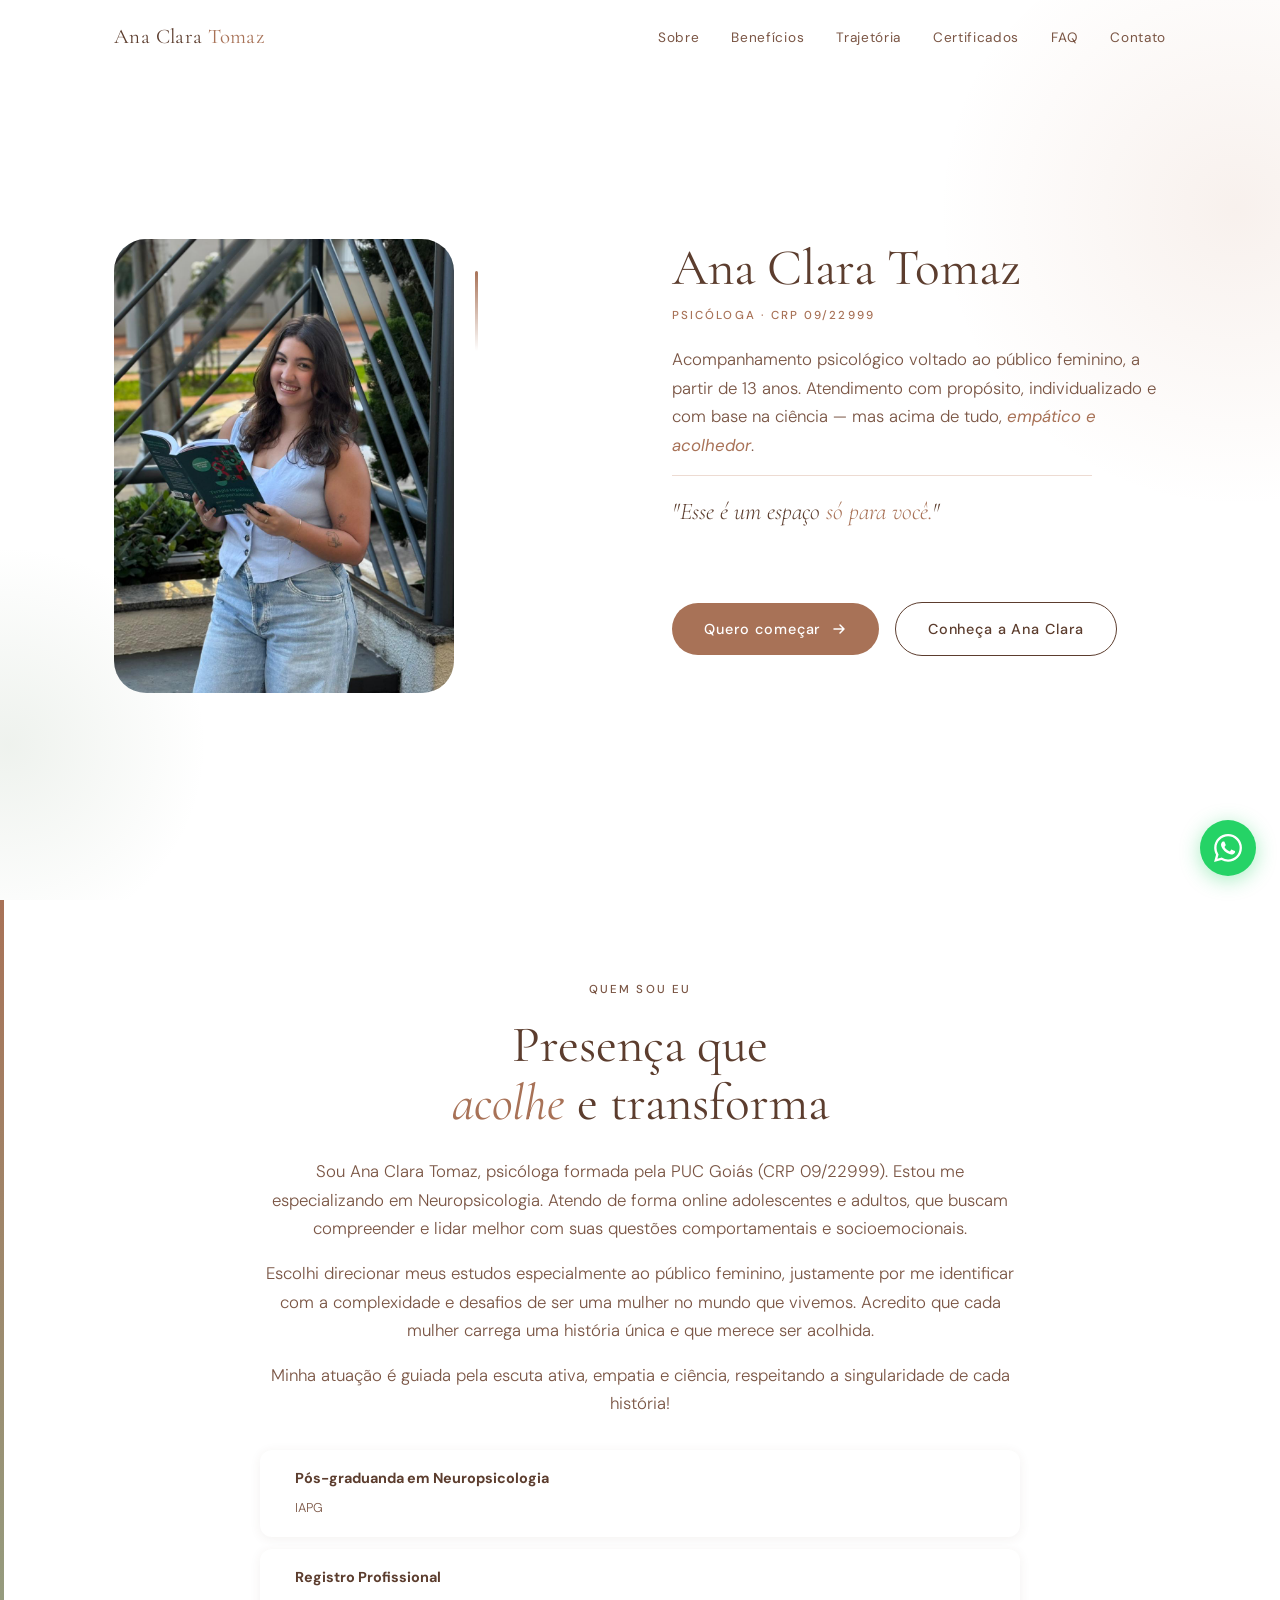
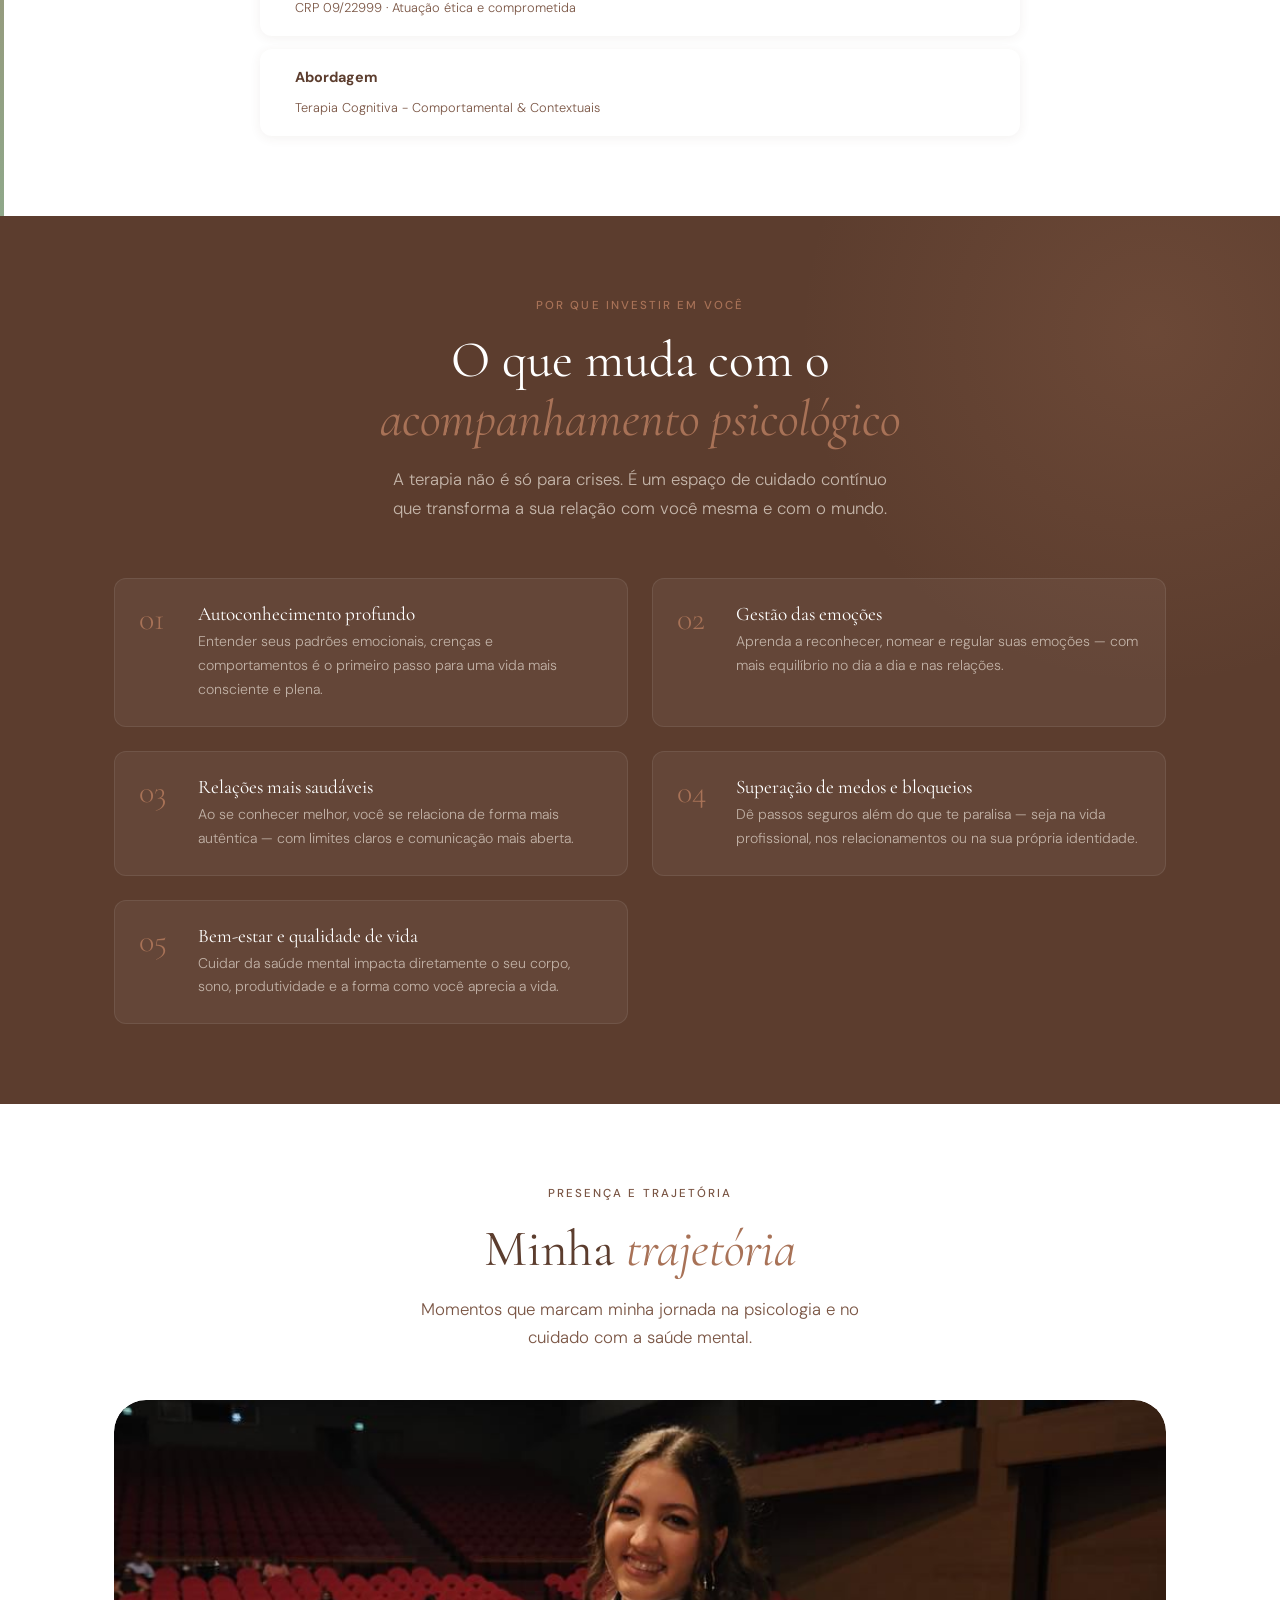
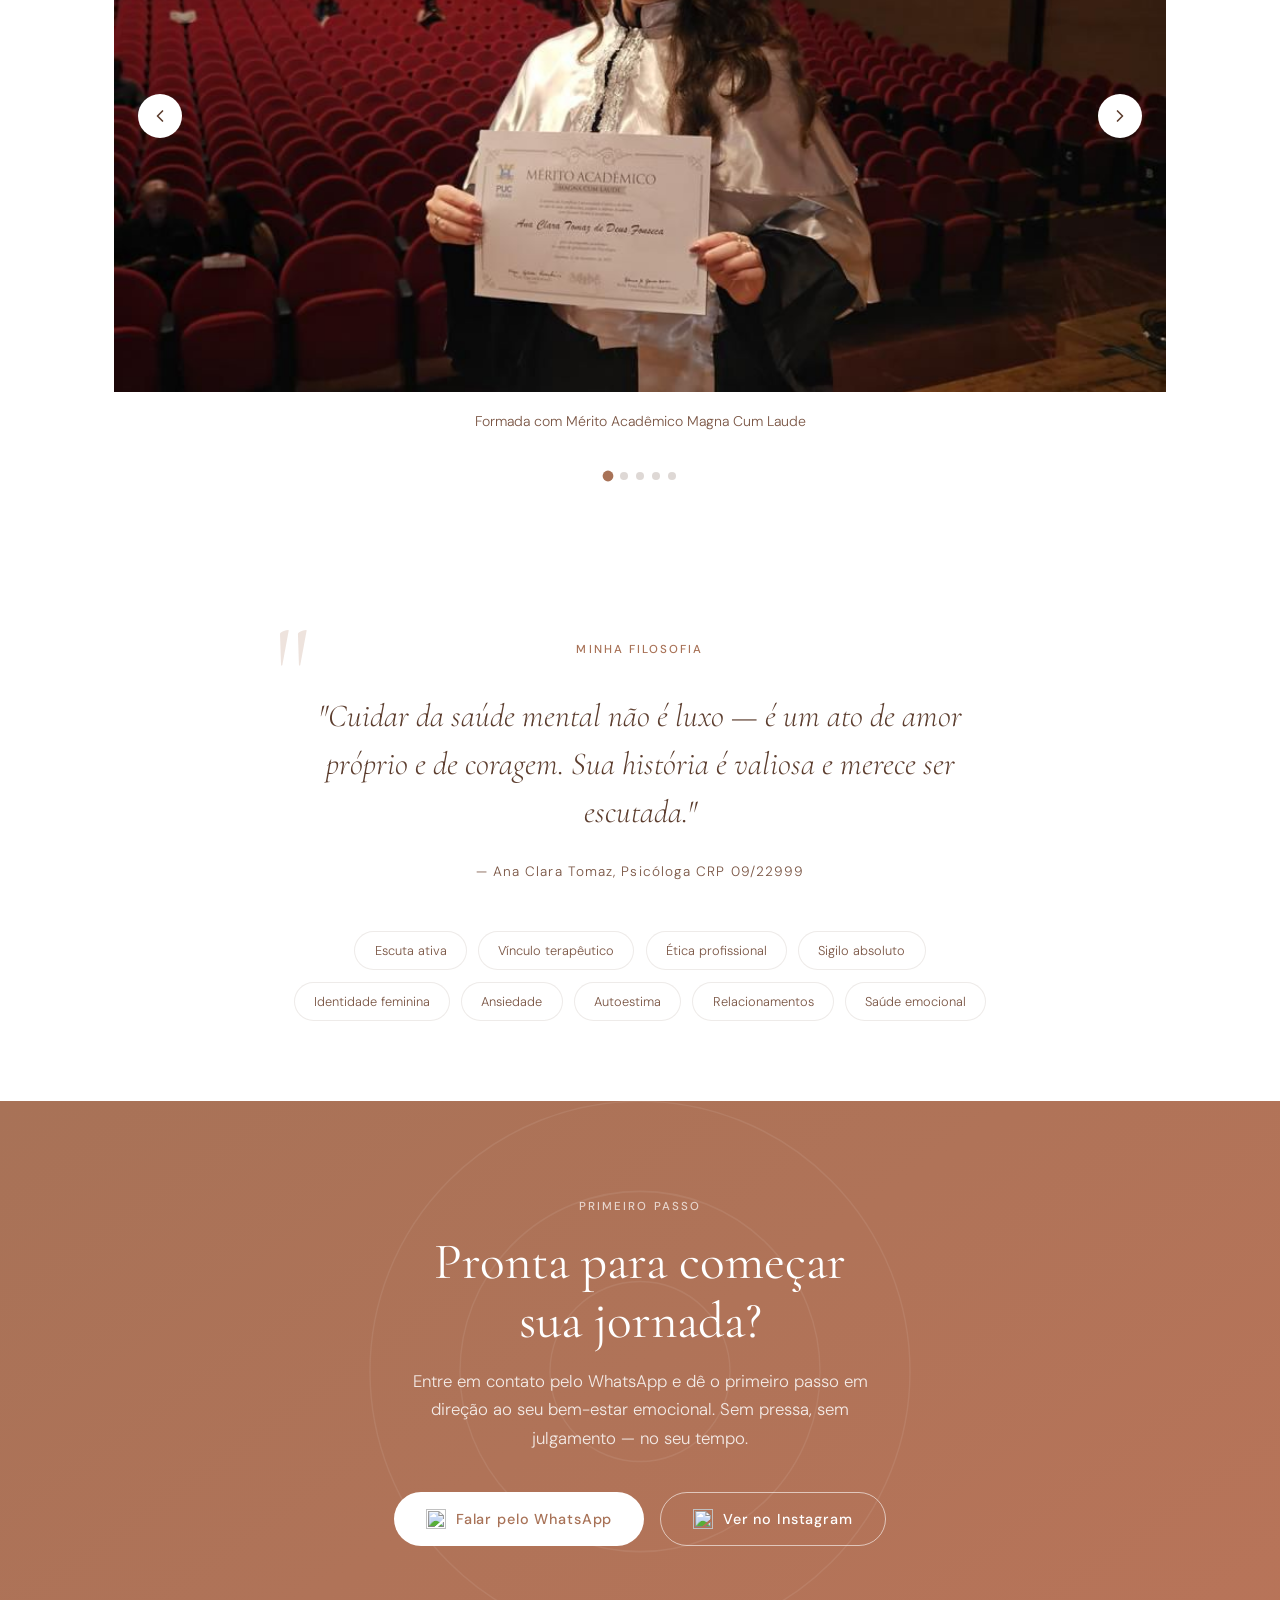
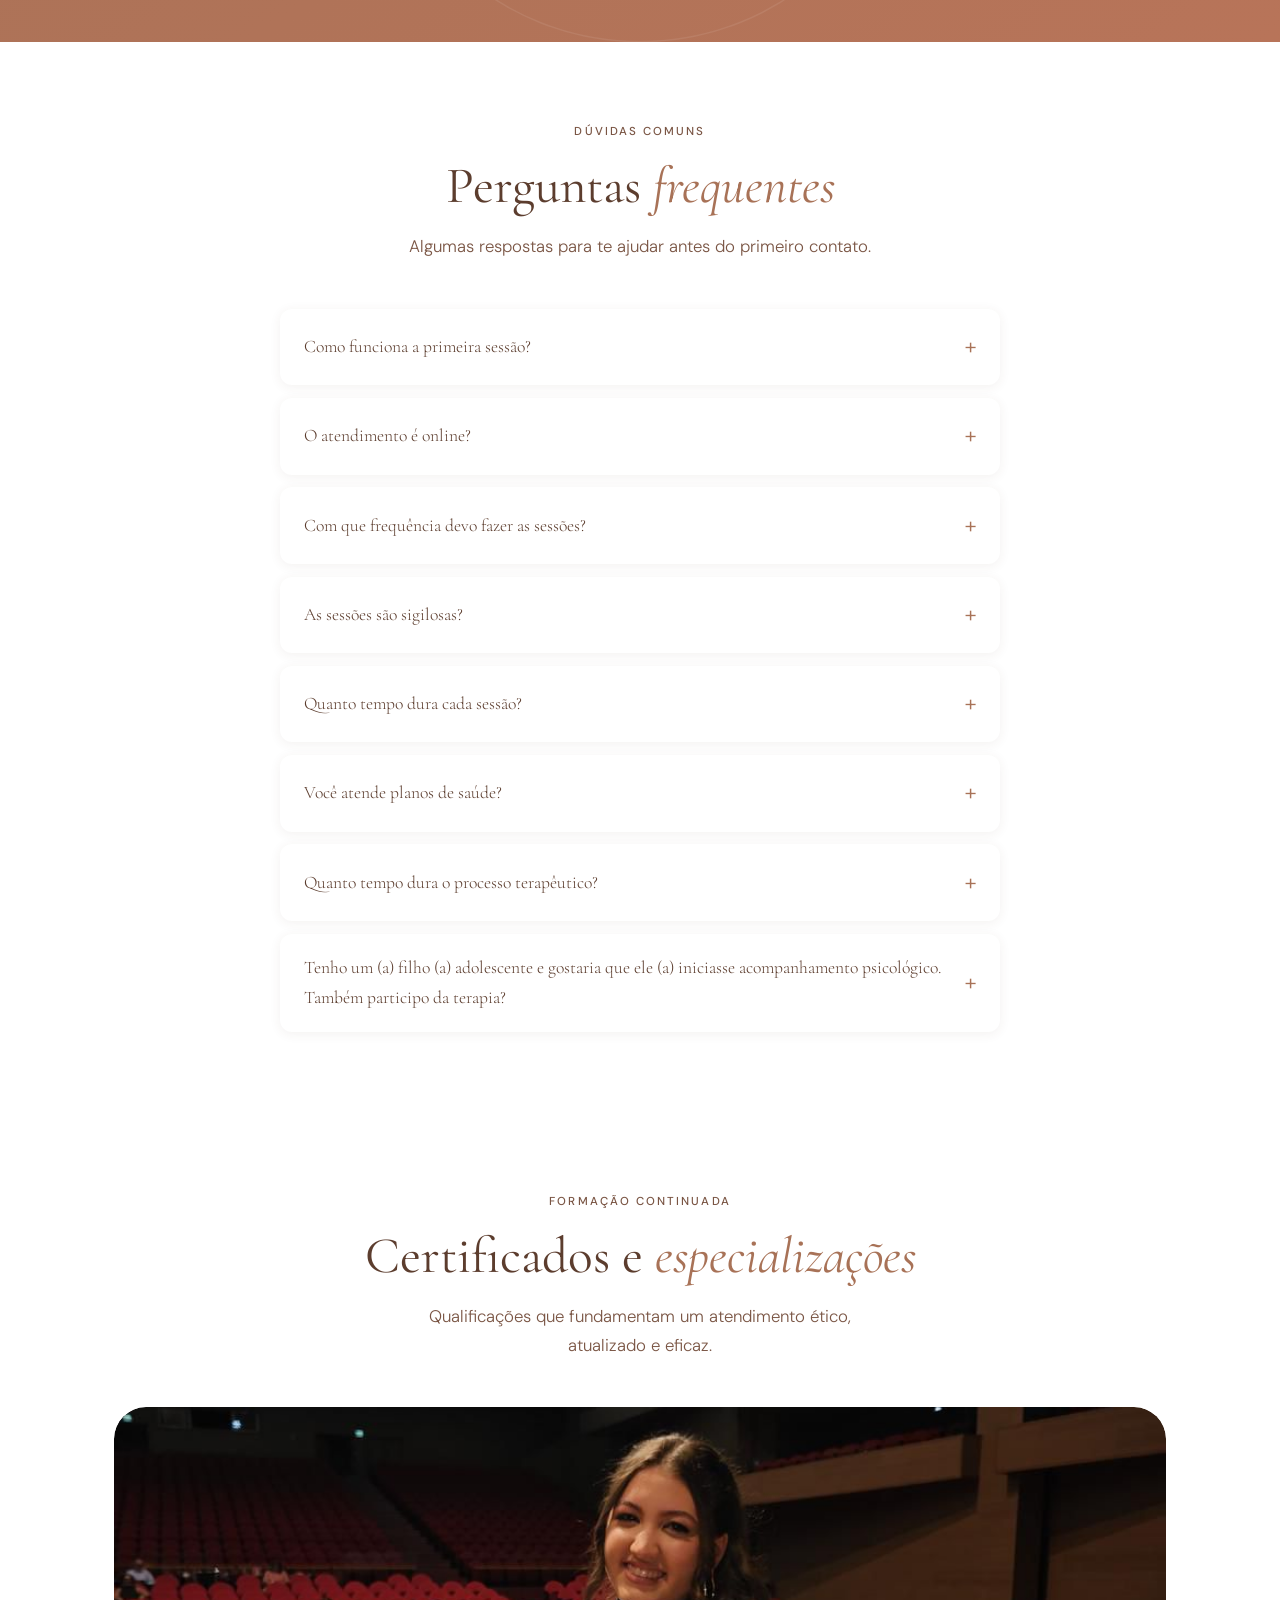
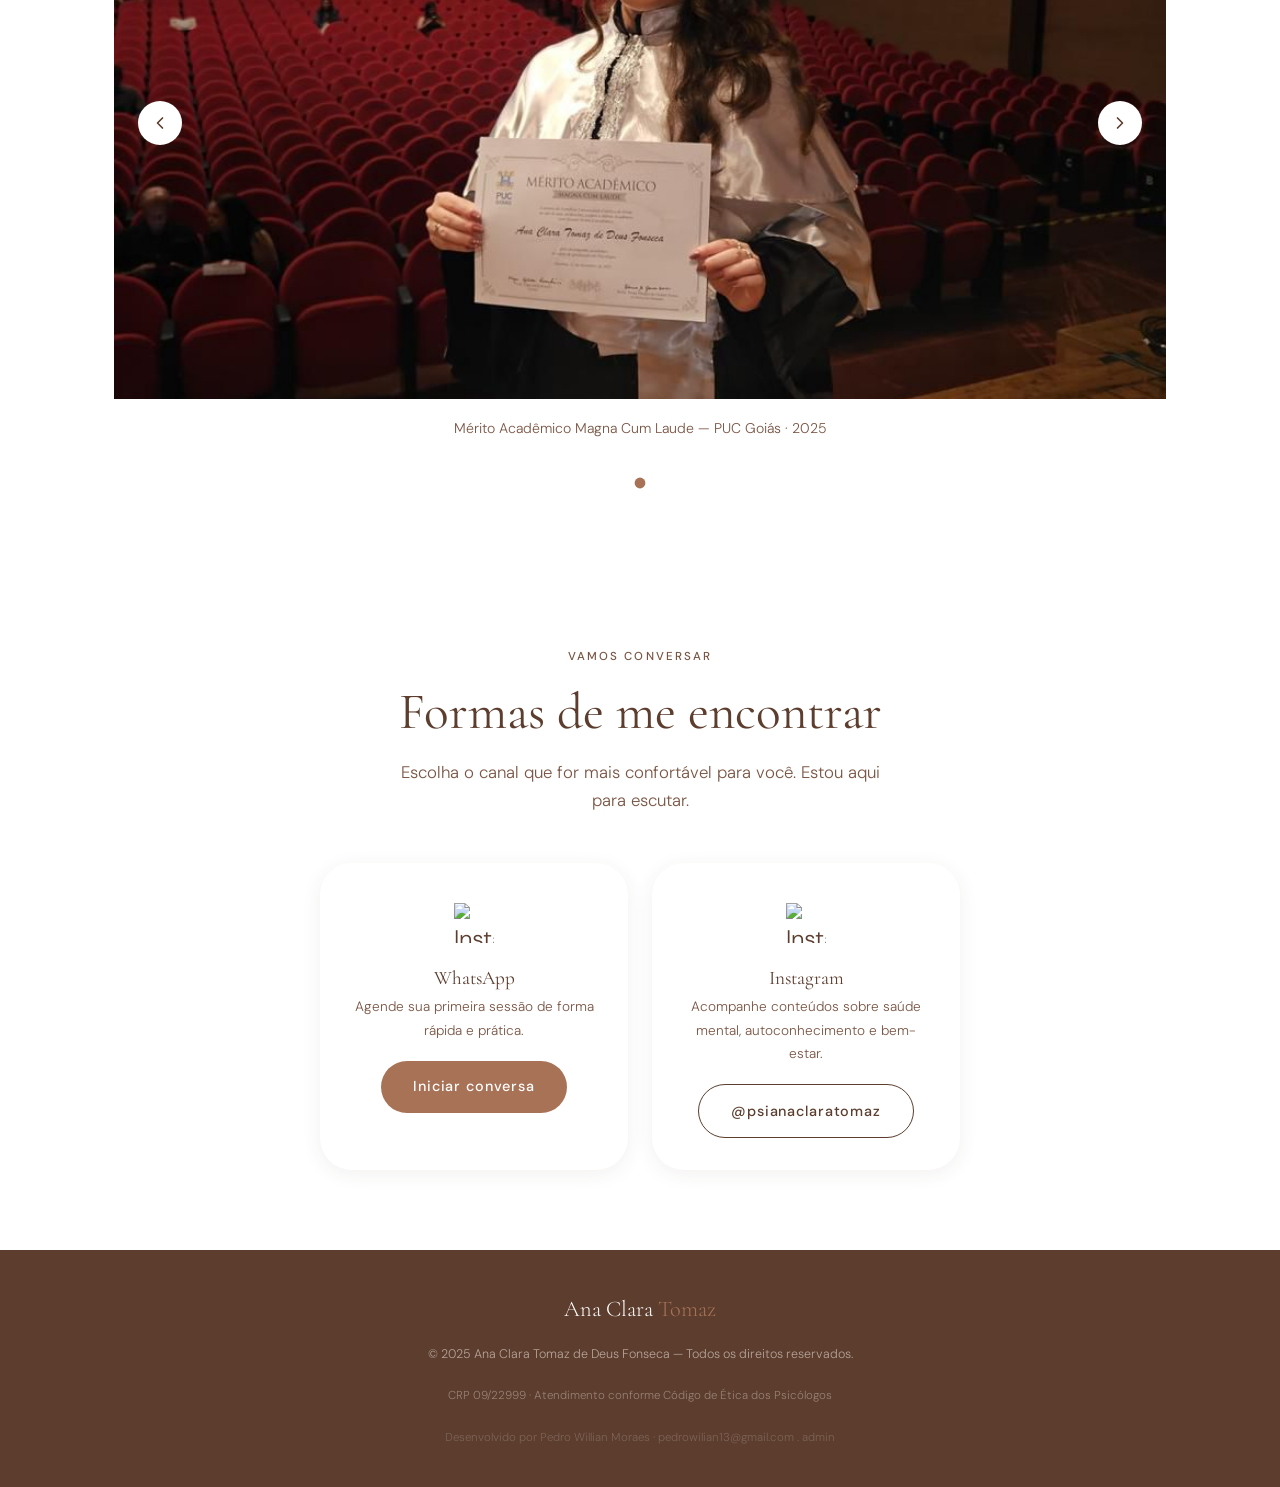
==== index.html @ 3931cd3f "Adição logo wpp" ====
<!DOCTYPE html>
<html lang="pt-BR">
<head>
  <meta charset="UTF-8" />
  <meta name="viewport" content="width=device-width, initial-scale=1.0" />
  <meta name="description" content="Ana Clara Tomaz — Psicóloga CRP 09/22999. Acompanhamento psicológico para adolescentes e adultos que desejam se conhecer melhor e cuidar da saúde emocional." />
  <title>Ana Clara Tomaz | Psicóloga</title>

  <!-- ── Favicon ───────────────────────────────────────────────────────────── -->
  <link rel="icon" type="image/png" href="img/favicon.png" />
  <link rel="apple-touch-icon" href="img/favicon.png" />

  <!-- ── Open Graph — aparência ao compartilhar no WhatsApp, Instagram etc. ── -->
  <!-- ⚠️ Troque a URL abaixo pelo endereço real do site quando publicar       -->
  <meta property="og:type"        content="website" />
  <meta property="og:locale"      content="pt_BR" />
  <meta property="og:url"         content="https://site-ana-clara-gray.vercel.app/" />
  <meta property="og:title"       content="Ana Clara Tomaz | Psicóloga" />
  <meta property="og:description" content="Acompanhamento psicológico voltado ao público feminino, a partir de 13 anos. Atendimento com propósito, empático e acolhedor." />
  <meta property="og:image"       content="https://site-ana-clara-gray.vercel.app//img/capa.jpeg" />
  <meta property="og:image:width"  content="1200" />
  <meta property="og:image:height" content="630" />

  <!-- ── Twitter / X Card (também usado pelo WhatsApp em alguns casos) ──────── -->
  <meta name="twitter:card"        content="summary_large_image" />
  <meta name="twitter:title"       content="Ana Clara Tomaz | Psicóloga" />
  <meta name="twitter:description" content="Acompanhamento psicológico voltado ao público feminino, a partir de 13 anos. Atendimento com propósito, empático e acolhedor." />
  <meta name="twitter:image"       content="https://site-ana-clara-gray.vercel.app//img/capa.jpeg" />

  <link rel="preconnect" href="https://fonts.googleapis.com" />
  <link rel="preconnect" href="https://fonts.gstatic.com" crossorigin />
  <link href="https://fonts.googleapis.com/css2?family=Cormorant+Garamond:ital,wght@0,300;0,400;0,600;1,300;1,400&family=DM+Sans:wght@300;400;500&display=swap" rel="stylesheet" />
  <link href="https://unpkg.com/aos@2.3.4/dist/aos.css" rel="stylesheet" />
  <link rel="stylesheet" href="css/style.css" />
</head>
<body>

  <div class="progress-bar" id="progressBar" aria-hidden="true"></div>

  <!-- NAVBAR -->
  <nav id="navbar" role="navigation" aria-label="Navegação principal">
    <div class="container nav-inner">
      <a href="#hero" class="nav-logo">Ana Clara <span>Tomaz</span></a>
      <ul class="nav-links" role="list">
        <li><a href="#sobre">Sobre</a></li>
        <li><a href="#beneficios">Benefícios</a></li>
        <li><a href="#fotos">Trajetória</a></li>
        <li><a href="#certificados">Certificados</a></li>
        <li><a href="#faq">FAQ</a></li>
        <li><a href="#contato">Contato</a></li>
      </ul>
      <a href="#cta" class="btn btn-primary" style="display:none" id="navCta">Agendar</a>
      <button class="hamburger" id="hamburger" aria-label="Abrir menu" aria-expanded="false">
        <span></span><span></span><span></span>
      </button>
    </div>
  </nav>

  <!-- MENU MOBILE -->
  <div class="mobile-menu" id="mobileMenu" role="dialog" aria-modal="true" aria-label="Menu de navegação">
    <a href="#sobre"      class="mobile-link">Sobre</a>
    <a href="#beneficios" class="mobile-link">Benefícios</a>
    <a href="#fotos"         class="mobile-link">Trajetória</a>
    <a href="#certificados" class="mobile-link">Certificados</a>
    <a href="#faq"          class="mobile-link">FAQ</a>
    <a href="#contato"    class="mobile-link">Contato</a>
    <a href="#cta"        class="btn btn-primary mobile-link">Agendar consulta</a>
  </div>

  <!-- HERO -->
  <section id="hero" aria-labelledby="hero-title">
    <div class="hero-inner container">

      <!-- FOTO -->
      <div class="hero-visual" data-aos="fade-up" data-aos-duration="800">
        <div class="hero-photo-wrap">
          <img
            src="img/capa.jpeg"
            alt="Ana Clara Tomaz, psicóloga"
            style="width:100%; aspect-ratio:3/4; border-radius:var(--radius-lg); object-fit:cover;"
          />
          <div class="hero-line" aria-hidden="true"></div>
        </div>
      </div>

      <!-- NOME + TEXTO -->
      <div class="hero-text" data-aos="fade-up" data-aos-duration="800" data-aos-delay="100">
        <h1 class="hero-name" id="hero-title">Ana Clara Tomaz</h1>
        <p class="tag">Psicóloga · CRP 09/22999</p>
        <p class="hero-sub">
          Acompanhamento psicológico voltado ao público feminino, a partir de 13 anos.
          Atendimento com propósito, individualizado e com base na ciência —
          mas acima de tudo, <em>empático e acolhedor</em>.
        </p>
        <p class="hero-destaque">"Esse é um espaço <em>só para você.</em>"</p>
      </div>

      <!-- BOTÕES -->
      <div class="hero-cta-group" data-aos="fade-up" data-aos-duration="800" data-aos-delay="200">
        <a href="#cta" class="btn btn-primary">
          Quero começar
          <svg width="16" height="16" viewBox="0 0 16 16" fill="none" aria-hidden="true">
            <path d="M3 8h10M9 4l4 4-4 4" stroke="currentColor" stroke-width="1.5" stroke-linecap="round" stroke-linejoin="round"/>
          </svg>
        </a>
        <a href="#sobre" class="btn btn-outline">Conheça a Ana Clara</a>
      </div>

    </div>
  </section>

  <!-- SOBRE -->
  <section id="sobre" aria-labelledby="sobre-title">
    <div class="container">
      <div class="sobre-content-centered" data-aos="fade-up" data-aos-duration="800">
        <p class="tag">Quem sou eu</p>
        <h2 id="sobre-title">Presença que<br><em>acolhe</em> e transforma</h2>
        <div class="sobre-paragrafos">
          <p>
            Sou Ana Clara Tomaz, psicóloga formada pela PUC Goiás (CRP 09/22999).
            Estou me especializando em Neuropsicologia.
            Atendo de forma online adolescentes e adultos,
            que buscam compreender e lidar melhor com suas questões comportamentais e socioemocionais.
          </p>
          <p>
            Escolhi direcionar meus estudos especialmente ao público feminino,
            justamente por me identificar com a complexidade e desafios de ser uma mulher no mundo que vivemos.
            Acredito que cada mulher carrega uma história única e que merece ser acolhida.
          </p>
          <p>
            Minha atuação é guiada pela escuta ativa, empatia
            e ciência, respeitando a singularidade de cada história!
          </p>
        </div>

        <div class="formacao-cards">
          <div class="formacao-item">
            <div class="formacao-icon" aria-hidden="true">🎓</div>
            <div>
              <strong>Graduação em Psicologia</strong>
              <span>PUC-GO · 2025</span>
            </div>
          </div>
          <div class="formacao-item">
            <div class="formacao-icon" aria-hidden="true">📋</div>
            <div>
              <strong>Registro Profissional</strong>
              <span>CRP 09/22999 · Atuação ética e comprometida</span>
            </div>
          </div>
          <div class="formacao-item">
            <div class="formacao-icon" aria-hidden="true">💡</div>
            <div>
              <strong>Abordagem</strong>
              <span>Terapia Cognitiva - Comportamental & Contextuais</span>
            </div>
          </div>
        </div>
      </div>
    </div>
  </section>

  <!-- BENEFÍCIOS -->
  <section id="beneficios" aria-labelledby="beneficios-title">
    <div class="container">
      <header class="beneficios-header" data-aos="fade-up">
        <p class="tag">Por que investir em você</p>
        <h2 id="beneficios-title">O que muda com o<br><em>acompanhamento psicológico</em></h2>
        <p>A terapia não é só para crises. É um espaço de cuidado contínuo que transforma a sua relação com você mesma e com o mundo.</p>
      </header>
      <div class="beneficios-grid">
        <div class="beneficio-item" data-aos="fade-up" data-aos-delay="0">
          <div class="beneficio-num" aria-hidden="true">01</div>
          <div>
            <h4>Autoconhecimento profundo</h4>
            <p>Entender seus padrões emocionais, crenças e comportamentos é o primeiro passo para uma vida mais consciente e plena.</p>
          </div>
        </div>
        <div class="beneficio-item" data-aos="fade-up" data-aos-delay="80">
          <div class="beneficio-num" aria-hidden="true">02</div>
          <div>
            <h4>Gestão das emoções</h4>
            <p>Aprenda a reconhecer, nomear e regular suas emoções — com mais equilíbrio no dia a dia e nas relações.</p>
          </div>
        </div>
        <div class="beneficio-item" data-aos="fade-up" data-aos-delay="160">
          <div class="beneficio-num" aria-hidden="true">03</div>
          <div>
            <h4>Relações mais saudáveis</h4>
            <p>Ao se conhecer melhor, você se relaciona de forma mais autêntica — com limites claros e comunicação mais aberta.</p>
          </div>
        </div>
        <div class="beneficio-item" data-aos="fade-up" data-aos-delay="240">
          <div class="beneficio-num" aria-hidden="true">04</div>
          <div>
            <h4>Superação de medos e bloqueios</h4>
            <p>Dê passos seguros além do que te paralisa — seja na vida profissional, nos relacionamentos ou na sua própria identidade.</p>
          </div>
        </div>
        <div class="beneficio-item" data-aos="fade-up" data-aos-delay="320">
          <div class="beneficio-num" aria-hidden="true">05</div>
          <div>
            <h4>Bem-estar e qualidade de vida</h4>
            <p>Cuidar da saúde mental impacta diretamente o seu corpo, sono, produtividade e a forma como você aprecia a vida.</p>
          </div>
        </div>
      </div>
    </div>
  </section>

  <!-- TRAJETÓRIA (CARROSSEL) -->
  <section id="fotos" aria-labelledby="fotos-title">
    <div class="container">
      <header class="fotos-header" data-aos="fade-up">
        <p class="tag">Presença e trajetória</p>
        <h2 id="fotos-title">Minha <em>trajetória</em></h2>
        <p>Momentos que marcam minha jornada na psicologia e no cuidado com a saúde mental.</p>
      </header>
      <div class="carousel" data-aos="fade-up" data-aos-delay="100">
        <div class="carousel-track-wrap">
          <div class="carousel-track" id="carouselTrack">
            <!-- slides injetados por main.js via content.json -->
          </div>
        </div>
        <button class="carousel-btn carousel-prev" id="carouselPrev" aria-label="Foto anterior">
          <svg width="20" height="20" viewBox="0 0 24 24" fill="none" stroke="currentColor" stroke-width="2" stroke-linecap="round" stroke-linejoin="round" aria-hidden="true"><polyline points="15 18 9 12 15 6"/></svg>
        </button>
        <button class="carousel-btn carousel-next" id="carouselNext" aria-label="Próxima foto">
          <svg width="20" height="20" viewBox="0 0 24 24" fill="none" stroke="currentColor" stroke-width="2" stroke-linecap="round" stroke-linejoin="round" aria-hidden="true"><polyline points="9 18 15 12 9 6"/></svg>
        </button>
        <div class="carousel-dots" id="carouselDots" role="tablist" aria-label="Navegar pelos slides"></div>
      </div>
    </div>
  </section>

  <!-- FILOSOFIA / QUOTE -->
  <section id="abordagem" aria-labelledby="abordagem-label">
    <div class="container">
      <div class="quote-block" data-aos="fade-up">
        <p id="abordagem-label" class="tag" style="margin-bottom:2rem;">Minha filosofia</p>
        <blockquote class="quote-text">
          "Cuidar da saúde mental não é luxo — é um ato de amor próprio e de coragem. Sua história é valiosa e merece ser escutada."
        </blockquote>
        <p class="quote-author">— Ana Clara Tomaz, Psicóloga CRP 09/22999</p>
        <div class="abordagem-pills" role="list" aria-label="Abordagens e temas trabalhados">
          <span class="pill" role="listitem">Escuta ativa</span>
          <span class="pill" role="listitem">Vínculo terapêutico</span>
          <span class="pill" role="listitem">Ética profissional</span>
          <span class="pill" role="listitem">Sigilo absoluto</span>
          <span class="pill" role="listitem">Identidade feminina</span>
          <span class="pill" role="listitem">Ansiedade</span>
          <span class="pill" role="listitem">Autoestima</span>
          <span class="pill" role="listitem">Relacionamentos</span>
          <span class="pill" role="listitem">Saúde emocional</span>
        </div>
      </div>
    </div>
  </section>

  <!-- CTA PRINCIPAL -->
  <section id="cta" aria-labelledby="cta-title">
    <div class="container cta-content" data-aos="zoom-in" data-aos-duration="700">
      <p class="tag">Primeiro passo</p>
      <h2 id="cta-title">Pronta para começar<br>sua jornada?</h2>
      <p>
        Entre em contato pelo WhatsApp e dê o primeiro passo em direção ao seu bem-estar emocional.
        Sem pressa, sem julgamento — no seu tempo.
      </p>
      <div class="cta-buttons">
        <a
          href="https://api.whatsapp.com/send?phone=5562981112485&text=Oii+Ana%2C+gostaria+de+iniciar+acompanhamento+psicol%C3%B3gico+com+voc%C3%AA%21+%F0%9F%92%8C"
          target="_blank"
          rel="noopener noreferrer"
          class="btn btn-cta-white"
        >
            <img src="img/logo_wpp.png" alt="" aria-hidden="true" style="width:20px;height:20px;object-fit:contain;"> Falar pelo WhatsApp
        </a>
        <a
          href="https://www.instagram.com/psianaclaratomaz/"
          target="_blank"
          rel="noopener noreferrer"
          class="btn btn-cta-ghost"
        >
          <img src="img/logo_insta.png" alt="" aria-hidden="true" style="width:20px;height:20px;object-fit:contain;"> Ver no Instagram
        </a>
      </div>
    </div>
  </section>

  <!-- FAQ -->
  <section id="faq" aria-labelledby="faq-title">
    <div class="container">
      <header class="faq-header" data-aos="fade-up">
        <p class="tag">Dúvidas comuns</p>
        <h2 id="faq-title">Perguntas <em>frequentes</em></h2>
        <p>Algumas respostas para te ajudar antes do primeiro contato.</p>
      </header>
      <div class="faq-list" id="faq-lista">
        <!-- itens injetados por main.js via content.json -->
      </div>
    </div>
  </section>

  <!-- CERTIFICADOS -->
  <section id="certificados" aria-labelledby="certificados-title">
    <div class="container">
      <header class="cert-header" data-aos="fade-up">
        <p class="tag">Formação continuada</p>
        <h2 id="certificados-title">Certificados e <em>especializações</em></h2>
        <p>Qualificações que fundamentam um atendimento ético, atualizado e eficaz.</p>
      </header>
      <div class="carousel" data-aos="fade-up" data-aos-delay="100">
        <div class="carousel-track-wrap">
          <div class="carousel-track" id="certTrack">
            <!-- slides injetados por main.js via content.json -->
          </div>
        </div>
        <button class="carousel-btn carousel-prev" id="certPrev" aria-label="Certificado anterior">
          <svg width="20" height="20" viewBox="0 0 24 24" fill="none" stroke="currentColor" stroke-width="2" stroke-linecap="round" stroke-linejoin="round" aria-hidden="true"><polyline points="15 18 9 12 15 6"/></svg>
        </button>
        <button class="carousel-btn carousel-next" id="certNext" aria-label="Próximo certificado">
          <svg width="20" height="20" viewBox="0 0 24 24" fill="none" stroke="currentColor" stroke-width="2" stroke-linecap="round" stroke-linejoin="round" aria-hidden="true"><polyline points="9 18 15 12 9 6"/></svg>
        </button>
        <div class="carousel-dots" id="certDots" role="tablist" aria-label="Navegar pelos certificados"></div>
      </div>
    </div>
  </section>

  <!-- CONTATO -->
  <section id="contato" aria-labelledby="contato-title">
    <div class="container">
      <header class="contato-header" data-aos="fade-up">
        <p class="tag">Vamos conversar</p>
        <h2 id="contato-title">Formas de me encontrar</h2>
        <p>Escolha o canal que for mais confortável para você. Estou aqui para escutar.</p>
      </header>
      <div class="contato-grid contato-grid--2">

        <div class="contato-card" data-aos="fade-up" data-aos-delay="0">
          <div class="contato-icon" aria-hidden="true"><img src="img/logo_wpp.png" alt="Instagram" style="width:40px;height:40px;object-fit:contain;"></div>
          <h4>WhatsApp</h4>
          <p>Agende sua primeira sessão de forma rápida e prática.</p>
          <a
            href="https://api.whatsapp.com/send?phone=5562981112485&text=Oii+Ana%2C+gostaria+de+iniciar+acompanhamento+psicol%C3%B3gico+com+voc%C3%AA%21+%F0%9F%92%8C"
            target="_blank"
            rel="noopener noreferrer"
            class="btn btn-primary"
            aria-label="Falar com Ana Clara pelo WhatsApp"
          >
            Iniciar conversa
          </a>
        </div>

        <div class="contato-card" data-aos="fade-up" data-aos-delay="100">
          <div class="contato-icon" aria-hidden="true"><img src="img/logo_insta.png" alt="Instagram" style="width:40px;height:40px;object-fit:contain;"></div>
          <h4>Instagram</h4>
          <p>Acompanhe conteúdos sobre saúde mental, autoconhecimento e bem-estar.</p>
          <a
            href="https://www.instagram.com/psianaclaratomaz/"
            target="_blank"
            rel="noopener noreferrer"
            class="btn btn-outline"
            aria-label="Visitar Instagram de Ana Clara Tomaz"
          >
            @psianaclaratomaz
          </a>
        </div>

      </div>
    </div>
  </section>

  <!-- FOOTER -->
  <footer>
    <div class="container footer-inner">
      <div class="footer-logo">Ana Clara <span>Tomaz</span></div>
      <p>© 2025 Ana Clara Tomaz de Deus Fonseca — Todos os direitos reservados.</p>
      <p class="footer-crp">CRP 09/22999 · Atendimento conforme Código de Ética dos Psicólogos</p>
      <p class="dev-credit">Desenvolvido por Pedro Willian Moraes · <a href="mailto:pedrowilian13@gmail.com">pedrowilian13@gmail.com</a> . <a href="admin\index.html">admin</a></p>
    </div>
  </footer>

  <a
    href="https://api.whatsapp.com/send?phone=5562981112485&text=Oii+Ana%2C+gostaria+de+iniciar+acompanhamento+psicol%C3%B3gico+com+voc%C3%AA%21+%F0%9F%92%8C"
    class="whatsapp-float"
    target="_blank"
    rel="noopener noreferrer"
    aria-label="Conversar pelo WhatsApp"
    title="WhatsApp"
  >
    <svg width="28" height="28" viewBox="0 0 24 24" fill="currentColor" aria-hidden="true">
      <path d="M17.472 14.382c-.297-.149-1.758-.867-2.03-.967-.273-.099-.471-.148-.67.15-.197.297-.767.966-.94 1.164-.173.199-.347.223-.644.075-.297-.15-1.255-.463-2.39-1.475-.883-.788-1.48-1.761-1.653-2.059-.173-.297-.018-.458.13-.606.134-.133.298-.347.446-.52.149-.174.198-.298.298-.497.099-.198.05-.371-.025-.52-.075-.149-.669-1.612-.916-2.207-.242-.579-.487-.5-.669-.51-.173-.008-.371-.01-.57-.01-.198 0-.52.074-.792.372-.272.297-1.04 1.016-1.04 2.479 0 1.462 1.065 2.875 1.213 3.074.149.198 2.096 3.2 5.077 4.487.709.306 1.262.489 1.694.625.712.227 1.36.195 1.871.118.571-.085 1.758-.719 2.006-1.413.248-.694.248-1.289.173-1.413-.074-.124-.272-.198-.57-.347m-5.421 7.403h-.004a9.87 9.87 0 01-5.031-1.378l-.361-.214-3.741.982.998-3.648-.235-.374a9.86 9.86 0 01-1.51-5.26c.001-5.45 4.436-9.884 9.888-9.884 2.64 0 5.122 1.03 6.988 2.898a9.825 9.825 0 012.893 6.994c-.003 5.45-4.437 9.884-9.885 9.884m8.413-18.297A11.815 11.815 0 0012.05 0C5.495 0 .16 5.335.157 11.892c0 2.096.547 4.142 1.588 5.945L.057 24l6.305-1.654a11.882 11.882 0 005.683 1.448h.005c6.554 0 11.89-5.335 11.893-11.893a11.821 11.821 0 00-3.48-8.413z"/>
    </svg>
  </a>

  <script src="https://unpkg.com/aos@2.3.4/dist/aos.js"></script>
  <script src="js/main.js"></script>

</body>
</html>
---- css/style.css ----
/* =============================================================================
   style.css — Ana Clara Tomaz | Psicóloga
   Versão: 2.0 (separado do HTML)

   Índice de seções:
     01. Design Tokens (variáveis globais)
     02. Reset & Base
     03. Tipografia Global
     04. Layout Helpers
     05. Botões
     06. Navbar
     07. Menu Mobile
     08. Hero
     09. Sobre
     10. Público Atendido
     11. Benefícios
     12. Abordagem / Quote
     13. CTA Principal
     14. Contato
     15. Footer
     16. WhatsApp Flutuante
     17. Barra de Progresso
     18. Responsividade — Tablet (≥ 640px)
     19. Responsividade — Desktop (≥ 900px)
     20. Animações (estado inicial)
============================================================================= */


/* =============================================================================
   01. DESIGN TOKENS
   Variáveis CSS globais. Altere aqui para mudar cores e fontes no site inteiro.
============================================================================= */
:root {
  /* Paleta de cores */
  --nude: #ffffff;   /* fundo principal */
  --nude-dark: #ffffff;   /* fundo alternativo */
  --terracota: #a87257;   /* acento quente — CTAs e destaques */
  --salvia:      #8FA88A;   /* acento verde */
  --marrom:      #5C3D2E;   /* texto principal */
  --marrom-mid:  #7A5544;   /* texto secundário */
  --creme: #ffffff;   /* superfícies leves */
  --branco:      #FFFFFF;

  /* Tipografia */
  --font-display: 'Cormorant Garamond', Georgia, serif;
  --font-body:    'DM Sans', sans-serif;

  /* Espaçamento e forma */
  --radius-lg:    2rem;
  --radius-sm:    0.75rem;
  --max-w:        1100px;

  /* Curva de animação padrão */
  --ease-smooth:  cubic-bezier(0.25, 0.46, 0.45, 0.94);
}


/* =============================================================================
   02. RESET & BASE
============================================================================= */
*, *::before, *::after {
  box-sizing: border-box;
  margin: 0;
  padding: 0;
}

html {
  scroll-behavior: smooth;
}

body {
  background: var(--nude);
  color: var(--marrom);
  font-family: var(--font-body);
  font-weight: 300;
  font-size: 16px;
  line-height: 1.7;
  overflow-x: hidden;
  /* Cursor personalizado sutil */
  cursor: url("data:image/svg+xml,%3Csvg xmlns='http://www.w3.org/2000/svg' width='20' height='20' viewBox='0 0 20 20'%3E%3Ccircle cx='10' cy='10' r='4' fill='%23C4896A' opacity='0.7'/%3E%3C/svg%3E") 10 10, auto;
}

img {
  max-width: 100%;
  display: block;
}

a {
  color: inherit;
  text-decoration: none;
}


/* =============================================================================
   03. TIPOGRAFIA GLOBAL
============================================================================= */
h1, h2, h3, h4 {
  font-family: var(--font-display);
  font-weight: 400;
  line-height: 1.15;
  color: var(--marrom);
}

/* Tamanhos fluidos — se adaptam ao viewport sem media queries */
h1 { font-size: clamp(2.8rem, 8vw, 5.5rem); }
h2 { font-size: clamp(2rem,   5vw, 3.2rem); }
h3 { font-size: clamp(1.3rem, 3vw, 1.8rem); }
p  { font-size: clamp(0.95rem, 2.5vw, 1.05rem); }

/* Label de seção (ex: "Quem sou eu", "Para quem é") */
.tag {
  font-family: var(--font-body);
  font-size: 0.72rem;
  font-weight: 500;
  letter-spacing: 0.18em;
  text-transform: uppercase;
  color: var(--terracota);
}


/* =============================================================================
   04. LAYOUT HELPERS
============================================================================= */
.container {
  width: 100%;
  max-width: var(--max-w);
  margin-inline: auto;
  padding-inline: 1.5rem;
}

section {
  padding-block: 5rem;
}


/* =============================================================================
   05. BOTÕES
============================================================================= */
.btn {
  display: inline-flex;
  align-items: center;
  gap: 0.6rem;
  font-family: var(--font-body);
  font-size: 0.9rem;
  font-weight: 500;
  letter-spacing: 0.06em;
  padding: 0.85rem 2rem;
  border-radius: 100px;
  border: none;
  cursor: pointer;
  transition:
    transform  0.25s var(--ease-smooth),
    box-shadow 0.25s var(--ease-smooth);
}

/* Botão primário — terracota sólido */
.btn-primary {
  background: var(--terracota);
  color: var(--branco);
}
.btn-primary:hover {
  transform: translateY(-3px);
  box-shadow: 0 12px 32px rgba(196, 137, 106, 0.4);
}

/* Botão contorno — borda marrom */
.btn-outline {
  background: transparent;
  color: var(--marrom);
  border: 1.5px solid var(--marrom);
}
.btn-outline:hover {
  background: var(--marrom);
  color: var(--branco);
  transform: translateY(-2px);
}

/* Botões dentro da seção CTA */
.btn-cta-white {
  background: var(--branco);
  color: var(--terracota);
  font-weight: 500;
}
.btn-cta-white:hover {
  transform: translateY(-3px);
  box-shadow: 0 12px 32px rgba(0, 0, 0, 0.15);
}

.btn-cta-ghost {
  background: transparent;
  color: var(--branco);
  border: 1.5px solid rgba(255, 255, 255, 0.6);
}
.btn-cta-ghost:hover {
  background: rgba(255, 255, 255, 0.15);
  transform: translateY(-2px);
}


/* =============================================================================
   06. NAVBAR
============================================================================= */
#navbar {
  position: fixed;
  top: 0;
  left: 0;
  right: 0;
  z-index: 100;
  padding: 1.2rem 0;
  transition: background 0.4s, box-shadow 0.4s;
}

/* Aparece ao rolar (classe adicionada por JS) */
#navbar.scrolled {
  background: rgba(220, 194, 171, 0.6);
  backdrop-filter: blur(12px);
  box-shadow: 0 2px 24px rgba(92, 61, 46, 0.08);
}

.nav-inner {
  display: flex;
  align-items: center;
  justify-content: space-between;
}

.nav-logo {
  font-family: var(--font-display);
  font-size: 1.3rem;
  font-weight: 400;
  color: var(--marrom);
  letter-spacing: 0.02em;
}
.nav-logo span {
  color: var(--terracota);
}

/* Links — escondidos no mobile, visíveis no desktop */
.nav-links {
  display: none;
  gap: 2rem;
  list-style: none;
}
.nav-links a {
  font-size: 0.85rem;
  font-weight: 400;
  letter-spacing: 0.05em;
  color: var(--marrom-mid);
  transition: color 0.2s;
}
.nav-links a:hover {
  color: var(--terracota);
}

/* Hamburguer (mobile) */
.hamburger {
  display: flex;
  flex-direction: column;
  gap: 5px;
  cursor: pointer;
  background: none;
  border: none;
  padding: 4px;
}
.hamburger span {
  display: block;
  width: 24px;
  height: 2px;
  background: var(--marrom);
  border-radius: 2px;
  transition: transform 0.3s, opacity 0.3s;
}

/* Animação do X ao abrir */
.hamburger.open span:nth-child(1) { transform: translateY(7px) rotate(45deg); }
.hamburger.open span:nth-child(2) { opacity: 0; }
.hamburger.open span:nth-child(3) { transform: translateY(-7px) rotate(-45deg); }


/* =============================================================================
   07. MENU MOBILE (overlay)
============================================================================= */
.mobile-menu {
  display: none;           /* JS adiciona .open para mostrar */
  position: fixed;
  inset: 0;
  background: var(--nude);
  z-index: 99;
  flex-direction: column;
  align-items: center;
  justify-content: center;
  gap: 2.5rem;
}
.mobile-menu.open {
  display: flex;
}
.mobile-menu a {
  font-family: var(--font-display);
  font-size: 2.2rem;
  color: var(--marrom);
  transition: color 0.2s;
}
.mobile-menu a:hover {
  color: var(--terracota);
}


/* =============================================================================
   08. HERO
============================================================================= */
#hero {
  min-height: 100svh;
  padding-top: 7rem;
  position: relative;
  overflow: hidden;
  display: flex;
  align-items: center;
}

.hero-inner {
  display: flex;
  flex-direction: column;
  align-items: center;
  gap: 2rem;
  width: 100%;
}

/* Ornamentos de fundo — formas orgânicas em pseudo-elementos */
#hero::before {
  content: '';
  position: absolute;
  top: -10%;
  right: -20%;
  width: min(70vw, 600px);
  height: min(70vw, 600px);
  border-radius: 60% 40% 55% 45% / 50% 55% 45% 50%;
  background: radial-gradient(ellipse at center, rgba(196, 137, 106, 0.12) 0%, transparent 70%);
  pointer-events: none;
}
#hero::after {
  content: '';
  position: absolute;
  bottom: -5%;
  left: -15%;
  width: min(50vw, 400px);
  height: min(50vw, 400px);
  border-radius: 50%;
  background: radial-gradient(ellipse at center, rgba(143, 168, 138, 0.15) 0%, transparent 70%);
  pointer-events: none;
}

/* Coluna de texto */
.hero-text {
  position: relative;
  z-index: 1;
  text-align: center;
}

/* Nome principal da psicóloga */
.hero-name {
  font-family: var(--font-display);
  font-size: clamp(2rem, 6vw, 3.2rem);
  font-weight: 400;
  color: var(--marrom);
  line-height: 1.15;
  margin-bottom: 0.5rem;
}

.hero-text .tag {
  margin-bottom: 1.2rem;
}
.hero-sub {
  max-width: 520px;
  color: var(--marrom-mid);
  margin-bottom: 1rem;
  margin-inline: auto;
}
.hero-sub em {
  font-style: italic;
  color: var(--terracota);
  font-weight: 400;
}

/* Frase de destaque — citação estilizada */
.hero-destaque {
  font-family: var(--font-display);
  font-size: clamp(1.1rem, 3vw, 1.5rem);
  font-style: italic;
  color: var(--marrom);
  margin-inline: auto;
  max-width: 420px;
  padding-top: 1rem;
  border-top: 1px solid rgba(196, 137, 106, 0.3);
  margin-bottom: 0;
}
.hero-destaque em {
  color: var(--terracota);
}
.hero-cta-group {
  display: flex;
  flex-wrap: wrap;
  gap: 1rem;
  align-items: center;
  justify-content: center;
}

/* Coluna da foto */
.hero-visual {
  position: relative;
  z-index: 1;
  display: flex;
  justify-content: center;
}
.hero-photo-wrap {
  position: relative;
  width: min(300px, 75vw);
}

/* Placeholder (quando não há foto real) */
.photo-placeholder {
  width: 100%;
  aspect-ratio: 3 / 4;
  border-radius: var(--radius-lg);
  background: linear-gradient(145deg, var(--nude-dark) 0%, #ddd0c4 100%);
  display: flex;
  flex-direction: column;
  align-items: center;
  justify-content: center;
  gap: 1rem;
  color: var(--marrom-mid);
  font-size: 0.8rem;
  letter-spacing: 0.08em;
  text-align: center;
  padding: 1rem;
  position: relative;
  overflow: hidden;
}
.photo-placeholder::before {
  content: '';
  position: absolute;
  inset: 0;
  background: url("data:image/svg+xml,%3Csvg xmlns='http://www.w3.org/2000/svg' width='80' height='80' viewBox='0 0 80 80'%3E%3Ccircle cx='40' cy='30' r='18' fill='%23C4896A' opacity='0.3'/%3E%3Cellipse cx='40' cy='70' rx='28' ry='20' fill='%23C4896A' opacity='0.2'/%3E%3C/svg%3E") center 30% / 80px no-repeat;
}
.photo-icon  { font-size: 3rem; opacity: 0.4; }
.photo-label { opacity: 0.6; font-family: var(--font-body); }

/* Badge flutuante sobre a foto */
.hero-badge {
  position: absolute;
  bottom: -1rem;
  left: -2rem;
  background: var(--branco);
  border-radius: var(--radius-sm);
  padding: 0.9rem 1.2rem;
  box-shadow: 0 8px 32px rgba(92, 61, 46, 0.12);
  font-size: 0.78rem;
  color: var(--marrom-mid);
  max-width: 160px;
  line-height: 1.4;
}
.hero-badge strong {
  display: block;
  font-size: 1rem;
  color: var(--marrom);
  font-family: var(--font-display);
}

/* Linha decorativa lateral */
.hero-line {
  position: absolute;
  top: 2rem;
  right: -1.5rem;
  width: 3px;
  height: 80px;
  background: linear-gradient(to bottom, var(--terracota), transparent);
  border-radius: 2px;
}


/* =============================================================================
   09. SOBRE
============================================================================= */
#sobre {
  background: var(--creme);
  position: relative;
  overflow: hidden;
}

/* Barra colorida lateral esquerda */
#sobre::before {
  content: '';
  position: absolute;
  top: 0;
  left: 0;
  width: 4px;
  height: 100%;
  background: linear-gradient(to bottom, var(--terracota), var(--salvia));
}

.sobre-grid {
  display: grid;
  grid-template-columns: 1fr;
  gap: 3rem;
  align-items: center;
}

/* Layout centralizado (sem foto) */
.sobre-content-centered {
  max-width: 700px;
  margin-inline: auto;
  text-align: center;
}
.sobre-content-centered .tag  { margin-bottom: 1rem; }
.sobre-content-centered h2    { margin-bottom: 1.5rem; }
.sobre-content-centered h2 em { font-style: italic; color: var(--terracota); }
.sobre-content-centered p     { color: var(--marrom-mid); margin-bottom: 1rem; }

/* Foto da seção Sobre (mantido para compatibilidade) */
.sobre-foto-wrap {
  position: relative;
}
.sobre-foto {
  width: 100%;
  max-width: 380px;
  aspect-ratio: 1 / 1.1;
  border-radius: var(--radius-lg) var(--radius-lg) var(--radius-lg) 0;
  object-fit: cover;
  display: block;
}

/* Círculo decorativo atrás da foto */
.sobre-deco {
  position: absolute;
  bottom: -1.5rem;
  right: -1.5rem;
  width: 140px;
  height: 140px;
  border-radius: 50%;
  border: 2px solid var(--salvia);
  opacity: 0.4;
}

/* Texto do Sobre (versão com foto — mantido para compatibilidade) */
.sobre-content .tag  { margin-bottom: 1rem; }
.sobre-content h2    { margin-bottom: 1.5rem; }
.sobre-content h2 em { font-style: italic; color: var(--terracota); }
.sobre-content p     { color: var(--marrom-mid); margin-bottom: 1rem; }

/* Cards de formação acadêmica */
.formacao-cards {
  display: flex;
  flex-direction: column;
  gap: 0.8rem;
  margin-top: 2rem;
  text-align: left;
}
.formacao-item {
  display: flex;
  align-items: flex-start;
  gap: 1rem;
  background: var(--branco);
  border-radius: var(--radius-sm);
  padding: 1rem 1.2rem;
  box-shadow: 0 2px 12px rgba(92, 61, 46, 0.07);
}
.formacao-icon {
  font-size: 1.4rem;
  flex-shrink: 0;
  margin-top: 0.1rem;
}
.formacao-item strong {
  display: block;
  font-size: 0.9rem;
  color: var(--marrom);
  margin-bottom: 0.2rem;
}
.formacao-item span {
  font-size: 0.8rem;
  color: var(--marrom-mid);
}


/* =============================================================================
   10. PÚBLICO ATENDIDO
============================================================================= */
#publico {
  background: var(--nude);
  text-align: center;
}

.publico-header .tag { margin-bottom: 1rem; }
.publico-header h2   { margin-bottom: 1rem; }
.publico-header p {
  max-width: 520px;
  margin-inline: auto;
  color: var(--marrom-mid);
  margin-bottom: 3rem;
}

.publico-cards {
  display: grid;
  grid-template-columns: 1fr;
  gap: 1.5rem;
}

.publico-card {
  background: var(--creme);
  border-radius: var(--radius-lg);
  padding: 2rem 1.5rem;
  position: relative;
  overflow: hidden;
  transition:
    transform   0.3s var(--ease-smooth),
    box-shadow  0.3s;
}
.publico-card:hover {
  transform: translateY(-6px);
  box-shadow: 0 16px 40px rgba(92, 61, 46, 0.1);
}

/* Faixa de cor no topo de cada card */
.publico-card::before {
  content: '';
  position: absolute;
  top: 0; left: 0; right: 0;
  height: 4px;
  background: linear-gradient(90deg, var(--terracota), var(--salvia));
}

.card-emoji      { font-size: 2.5rem; margin-bottom: 1rem; }
.publico-card h3 { margin-bottom: 0.7rem; font-size: 1.4rem; }
.publico-card p  { font-size: 0.9rem; color: var(--marrom-mid); }


/* =============================================================================
   11. BENEFÍCIOS
============================================================================= */
#beneficios {
  background: var(--marrom);
  color: var(--nude);
  position: relative;
  overflow: hidden;
}

/* Mancha de luz decorativa */
#beneficios::before {
  content: '';
  position: absolute;
  top: -30%;
  right: -20%;
  width: 60vw;
  height: 60vw;
  border-radius: 50%;
  background: radial-gradient(ellipse, rgba(196, 137, 106, 0.15) 0%, transparent 65%);
  pointer-events: none;
}

.beneficios-header {
  text-align: center;
  margin-bottom: 3.5rem;
}
.beneficios-header .tag  { color: var(--terracota); margin-bottom: 1rem; }
.beneficios-header h2    { color: var(--nude); margin-bottom: 1rem; }
.beneficios-header h2 em { color: var(--terracota); font-style: italic; }
.beneficios-header p     { color: rgba(242, 234, 224, 0.7); max-width: 500px; margin-inline: auto; }

.beneficios-grid {
  display: grid;
  grid-template-columns: 1fr;
  gap: 1.5rem;
}

.beneficio-item {
  display: flex;
  gap: 1.2rem;
  align-items: flex-start;
  padding: 1.5rem;
  border-radius: var(--radius-sm);
  background: rgba(255, 255, 255, 0.05);
  border: 1px solid rgba(255, 255, 255, 0.08);
  transition: background 0.3s, transform 0.3s;
}
.beneficio-item:hover {
  background: rgba(196, 137, 106, 0.12);
  transform: translateX(4px);
}

.beneficio-num {
  font-family: var(--font-display);
  font-size: 2rem;
  font-weight: 300;
  color: var(--terracota);
  line-height: 1;
  flex-shrink: 0;
  width: 2.5rem;
}
.beneficio-item h4 {
  color: var(--nude);
  font-family: var(--font-display);
  font-size: 1.2rem;
  margin-bottom: 0.3rem;
}
.beneficio-item p {
  color: rgba(242, 234, 224, 0.65);
  font-size: 0.88rem;
}


/* =============================================================================
   12. ABORDAGEM / QUOTE
============================================================================= */
#abordagem {
  background: var(--nude-dark);
  text-align: center;
}

.quote-block {
  max-width: 700px;
  margin-inline: auto;
  position: relative;
}

/* Aspas decorativas */
.quote-block::before {
  content: '"';
  font-family: var(--font-display);
  font-size: 8rem;
  color: var(--terracota);
  opacity: 0.2;
  position: absolute;
  top: -2rem;
  left: -1rem;
  line-height: 1;
}

.quote-text {
  font-family: var(--font-display);
  font-size: clamp(1.4rem, 4vw, 2rem);
  font-style: italic;
  color: var(--marrom);
  line-height: 1.5;
  margin-bottom: 1.5rem;
}
.quote-author {
  font-size: 0.85rem;
  color: var(--marrom-mid);
  letter-spacing: 0.08em;
}

/* Pills de temas/abordagens */
.abordagem-pills {
  display: flex;
  flex-wrap: wrap;
  gap: 0.7rem;
  justify-content: center;
  margin-top: 3rem;
}
.pill {
  background: var(--branco);
  border-radius: 100px;
  padding: 0.5rem 1.2rem;
  font-size: 0.8rem;
  color: var(--marrom-mid);
  border: 1px solid rgba(92, 61, 46, 0.1);
  cursor: pointer;
  transition: background 0.2s, color 0.2s;
}
.pill:hover {
  background: var(--terracota);
  color: var(--branco);
}


/* =============================================================================
   13. CTA PRINCIPAL
============================================================================= */
#cta {
  background: linear-gradient(145deg, var(--terracota) 0%, #b87459 100%);
  text-align: center;
  padding-block: 6rem;
  position: relative;
  overflow: hidden;
}

/* Círculos concêntricos decorativos */
#cta::before {
  content: '';
  position: absolute;
  inset: 0;
  background: url("data:image/svg+xml,%3Csvg xmlns='http://www.w3.org/2000/svg' width='400' height='400' viewBox='0 0 400 400'%3E%3Ccircle cx='200' cy='200' r='180' fill='none' stroke='white' stroke-width='1' opacity='0.08'/%3E%3Ccircle cx='200' cy='200' r='120' fill='none' stroke='white' stroke-width='1' opacity='0.08'/%3E%3Ccircle cx='200' cy='200' r='60' fill='none' stroke='white' stroke-width='1' opacity='0.08'/%3E%3C/svg%3E") center / min(600px, 90vw) no-repeat;
}

.cta-content {
  position: relative;
  z-index: 1;
}
.cta-content .tag { color: rgba(255, 255, 255, 0.7); margin-bottom: 1rem; }
.cta-content h2   { color: var(--branco); margin-bottom: 1rem; }
.cta-content p    { color: rgba(255, 255, 255, 0.85); max-width: 480px; margin-inline: auto; margin-bottom: 2.5rem; }

.cta-buttons {
  display: flex;
  flex-wrap: wrap;
  gap: 1rem;
  justify-content: center;
}


/* =============================================================================
   14. FOTOS — EVENTOS E PALESTRAS (Carrossel)
============================================================================= */
#fotos {
  background: var(--nude-dark);
  overflow: hidden;
}

.fotos-header {
  text-align: center;
  margin-bottom: 3rem;
}
.fotos-header .tag  { margin-bottom: 1rem; }
.fotos-header h2    { margin-bottom: 1rem; }
.fotos-header h2 em { font-style: italic; color: var(--terracota); }
.fotos-header p     { color: var(--marrom-mid); max-width: 480px; margin-inline: auto; }

/* Wrapper externo — esconde o overflow do track */
.carousel {
  position: relative;
}

.carousel-track-wrap {
  overflow: hidden;
  border-radius: var(--radius-lg);
}

/* Track — flexbox horizontal; JS move via transform */
.carousel-track {
  display: flex;
  transition: transform 0.5s var(--ease-smooth);
  will-change: transform;
}

/* Cada slide ocupa 100% da largura visível */
.carousel-slide {
  min-width: 100%;
  margin: 0;
  display: flex;
  flex-direction: column;
}

.carousel-img-wrap {
  width: 100%;
  aspect-ratio: 16 / 9;
  background: var(--nude-dark);
  overflow: hidden;
  border-radius: var(--radius-lg) var(--radius-lg) 0 0;
}

.carousel-img-wrap img {
  width: 100%;
  height: 100%;
  object-fit: cover;
  display: block;
  transition: transform 0.6s var(--ease-smooth);
}
.carousel-slide:hover .carousel-img-wrap img {
  transform: scale(1.03);
}

/* Placeholder visual quando a imagem não carrega */
.carousel-img-wrap img[src$=".jpeg"]:not([naturalWidth]),
.carousel-img-wrap img:-moz-broken {
  background: var(--nude-dark);
}

/* Legenda */
.carousel-slide figcaption {
  background: var(--branco);
  padding: 1rem 1.5rem;
  font-size: 0.88rem;
  color: var(--marrom-mid);
  text-align: center;
  border-radius: 0 0 var(--radius-lg) var(--radius-lg);
  border-top: 2px solid var(--nude-dark);
}

/* Botões prev / next */
.carousel-btn {
  position: absolute;
  top: calc(50% - 1.5rem); /* centraliza verticalmente na imagem */
  transform: translateY(-50%);
  background: var(--branco);
  border: none;
  border-radius: 50%;
  width: 44px;
  height: 44px;
  display: flex;
  align-items: center;
  justify-content: center;
  cursor: pointer;
  color: var(--marrom);
  box-shadow: 0 4px 16px rgba(92, 61, 46, 0.15);
  transition:
    background   0.2s,
    transform    0.2s,
    box-shadow   0.2s;
  z-index: 2;
}
.carousel-btn:hover {
  background: var(--terracota);
  color: var(--branco);
  box-shadow: 0 6px 24px rgba(196, 137, 106, 0.35);
  transform: translateY(-50%) scale(1.08);
}

.carousel-prev { left:  0.75rem; }
.carousel-next { right: 0.75rem; }

/* Dots */
.carousel-dots {
  display: flex;
  justify-content: center;
  gap: 0.5rem;
  margin-top: 1.4rem;
}

.carousel-dot {
  width: 8px;
  height: 8px;
  border-radius: 50%;
  background: rgba(92, 61, 46, 0.2);
  border: none;
  cursor: pointer;
  padding: 0;
  transition: background 0.3s, transform 0.3s;
}
.carousel-dot.active {
  background: var(--terracota);
  transform: scale(1.35);
}

@media (min-width: 640px) {
  .carousel-prev { left:  1.5rem; }
  .carousel-next { right: 1.5rem; }
}


/* =============================================================================
   15. CERTIFICADOS E ESPECIALIZAÇÕES
============================================================================= */
#certificados {
  background: var(--creme);
}

.cert-header {
  text-align: center;
  margin-bottom: 3rem;
}
.cert-header .tag  { margin-bottom: 1rem; }
.cert-header h2    { margin-bottom: 1rem; }
.cert-header h2 em { font-style: italic; color: var(--terracota); }
.cert-header p     { color: var(--marrom-mid); max-width: 480px; margin-inline: auto; }

.cert-lista {
  display: grid;
  grid-template-columns: 1fr;
  gap: 1.2rem;
  max-width: 820px;
  margin-inline: auto;
}

@media (min-width: 640px) {
  .cert-lista { grid-template-columns: repeat(2, 1fr); }
}

.cert-item {
  display: flex;
  align-items: flex-start;
  gap: 1.1rem;
  background: var(--branco);
  border-radius: var(--radius-sm);
  padding: 1.4rem 1.6rem;
  box-shadow: 0 2px 12px rgba(92, 61, 46, 0.07);
  transition: box-shadow 0.3s, transform 0.3s var(--ease-smooth);
}
.cert-item:hover {
  box-shadow: 0 8px 28px rgba(92, 61, 46, 0.13);
  transform: translateY(-3px);
}

.cert-icon {
  font-size: 1.8rem;
  flex-shrink: 0;
  line-height: 1;
  margin-top: 0.1rem;
}

.cert-info {
  display: flex;
  flex-direction: column;
  gap: 0.25rem;
}
.cert-titulo {
  font-family: var(--font-display);
  font-size: 1.05rem;
  font-weight: 600;
  color: var(--marrom);
  line-height: 1.3;
}
.cert-inst,
.cert-ano {
  font-size: 0.82rem;
  color: var(--marrom-mid);
}
.cert-ano::before { content: '· '; }
.cert-desc {
  font-size: 0.85rem;
  color: var(--marrom-mid);
  margin-top: 0.3rem;
  line-height: 1.5;
}

.cert-vazio {
  text-align: center;
  color: var(--marrom-mid);
  font-style: italic;
  padding: 2rem 0;
}


/* =============================================================================
   16. PERGUNTAS FREQUENTES (FAQ)
============================================================================= */
#faq {
  background: var(--nude);
}

.faq-header {
  text-align: center;
  margin-bottom: 3rem;
}
.faq-header .tag { margin-bottom: 1rem; }
.faq-header h2   { margin-bottom: 1rem; }
.faq-header h2 em { font-style: italic; color: var(--terracota); }
.faq-header p    { color: var(--marrom-mid); max-width: 480px; margin-inline: auto; }

.faq-list {
  max-width: 720px;
  margin-inline: auto;
  display: flex;
  flex-direction: column;
  gap: 0.8rem;
}

.faq-item {
  background: var(--branco);
  border-radius: var(--radius-sm);
  box-shadow: 0 2px 12px rgba(92, 61, 46, 0.07);
  overflow: hidden;
  transition: box-shadow 0.3s;
}
.faq-item[open] {
  box-shadow: 0 6px 24px rgba(92, 61, 46, 0.12);
}

.faq-question {
  list-style: none;
  display: flex;
  align-items: center;
  justify-content: space-between;
  padding: 1.2rem 1.5rem;
  cursor: pointer;
  font-family: var(--font-display);
  font-size: 1.1rem;
  color: var(--marrom);
  gap: 1rem;
}
.faq-question::-webkit-details-marker { display: none; }

/* Ícone + / × */
.faq-question::after {
  content: '+';
  font-family: var(--font-body);
  font-size: 1.4rem;
  font-weight: 300;
  color: var(--terracota);
  flex-shrink: 0;
  transition: transform 0.3s var(--ease-smooth);
}
.faq-item[open] .faq-question::after {
  transform: rotate(45deg);
}

.faq-answer {
  padding: 0 1.5rem 1.2rem;
  font-size: 0.92rem;
  color: var(--marrom-mid);
  border-top: 1px solid rgba(92, 61, 46, 0.07);
  padding-top: 1rem;
}


/* =============================================================================
   15. CONTATO
============================================================================= */
#contato {
  background: var(--creme);
}

.contato-header {
  text-align: center;
  margin-bottom: 3rem;
}
.contato-header .tag { margin-bottom: 1rem; }
.contato-header h2   { margin-bottom: 1rem; }
.contato-header p    { color: var(--marrom-mid); max-width: 480px; margin-inline: auto; }

.contato-grid {
  display: grid;
  grid-template-columns: 1fr;
  gap: 1.5rem;
}

.contato-card {
  background: var(--branco);
  border-radius: var(--radius-lg);
  padding: 2rem;
  text-align: center;
  box-shadow: 0 4px 20px rgba(92, 61, 46, 0.07);
  transition:
    transform   0.3s var(--ease-smooth),
    box-shadow  0.3s;
}
.contato-card:hover {
  transform: translateY(-5px);
  box-shadow: 0 12px 36px rgba(92, 61, 46, 0.12);
}
/* Grid de contato com 2 cards */
.contato-grid--2 {
  max-width: 640px;
  margin-inline: auto;
}

.contato-icon {
  width: 56px;
  height: 56px;
  background: var(--nude);
  border-radius: 50%;
  display: flex;
  align-items: center;
  justify-content: center;
  margin-inline: auto;
  margin-bottom: 1rem;
  font-size: 1.5rem;
}
.contato-card h4 {
  font-family: var(--font-display);
  font-size: 1.2rem;
  margin-bottom: 0.4rem;
}
.contato-card p {
  font-size: 0.85rem;
  color: var(--marrom-mid);
  margin-bottom: 1.2rem;
}


/* =============================================================================
   15. FOOTER
============================================================================= */
footer {
  background: var(--marrom);
  color: rgba(242, 234, 224, 0.6);
  padding: 2.5rem 0;
  text-align: center;
}

.footer-inner {
  display: flex;
  flex-direction: column;
  align-items: center;
  gap: 1rem;
}

.footer-logo {
  font-family: var(--font-display);
  font-size: 1.4rem;
  color: var(--nude);
}
.footer-logo span { color: var(--terracota); }

footer p { font-size: 0.78rem; }

.footer-crp {
  font-size: 0.72rem;
  color: rgba(242, 234, 224, 0.4);
  margin-top: 0.3rem;
}
.dev-credit {
    margin-top: 0.4rem;
    font-size: 0.72rem;
    color: rgba(253, 250, 245, 0.2);
}

.dev-credit a {
    color: rgba(253, 250, 245, 0.2);
    text-decoration: none;
    transition: color 0.2s;
}

.dev-credit a:hover {
    color: var(--nude);
}


/* =============================================================================
   16. WHATSAPP FLUTUANTE
============================================================================= */
.whatsapp-float {
  position: fixed;
  bottom: 1.5rem;
  right: 1.5rem;
  z-index: 200;
  background: #25D366;
  color: white;
  width: 56px;
  height: 56px;
  border-radius: 50%;
  display: flex;
  align-items: center;
  justify-content: center;
  font-size: 1.6rem;
  box-shadow: 0 4px 20px rgba(37, 211, 102, 0.4);
  transition:
    transform   0.3s var(--ease-smooth),
    box-shadow  0.3s;
  animation: pulse-green 2.5s infinite;
}
.whatsapp-float:hover {
  transform: scale(1.1);
  box-shadow: 0 8px 28px rgba(37, 211, 102, 0.55);
  animation: none;
}

@keyframes pulse-green {
  0%, 100% { box-shadow: 0 4px 20px rgba(37, 211, 102, 0.40); }
  50%       { box-shadow: 0 4px 36px rgba(37, 211, 102, 0.65); }
}


/* =============================================================================
   17. BARRA DE PROGRESSO DE SCROLL
============================================================================= */
.progress-bar {
  position: fixed;
  top: 0;
  left: 0;
  height: 3px;
  background: linear-gradient(90deg, var(--terracota), var(--salvia));
  z-index: 200;
  width: 0%;
  transition: width 0.1s linear;
}


/* =============================================================================
   18. RESPONSIVIDADE — TABLET (≥ 640px)
============================================================================= */
@media (min-width: 640px) {
  .publico-cards  { grid-template-columns: repeat(2, 1fr); }
  .beneficios-grid { grid-template-columns: repeat(2, 1fr); }
  .contato-grid   { grid-template-columns: repeat(2, 1fr); }
}


/* =============================================================================
   19. RESPONSIVIDADE — DESKTOP (≥ 900px)
============================================================================= */
@media (min-width: 900px) {
  /* Navbar: mostra links, esconde hamburguer */
  .nav-links  { display: flex; }
  .hamburger  { display: none; }

  /* Hero: layout de duas colunas (texto + foto) */
  .hero-inner {
    display: grid;
    grid-template-columns: 1fr 1fr;
    grid-template-areas:
      "text  visual"
      "cta   visual";
    gap: 2rem 4rem;
    align-items: start;
  }
  .hero-inner {
    grid-template-areas:
      "visual text"
      "visual cta";
  }
  .hero-text        { grid-area: text; text-align: left; }
  .hero-visual      { grid-area: visual; grid-row: span 2; justify-content: flex-start; align-self: center; }
  .hero-cta-group   { grid-area: cta; justify-content: flex-start; align-self: start; }
  .hero-sub         { margin-inline: 0; }
  .hero-destaque    { margin-inline: 0; }
  .hero-photo-wrap  { width: 340px; }

  /* Sobre: mantém centralizado */
  .sobre-content-centered { max-width: 760px; }

  /* Grids de 3 colunas */
  .publico-cards    { grid-template-columns: repeat(3, 1fr); }
  .contato-grid     { grid-template-columns: repeat(3, 1fr); }
  .contato-grid--2  { grid-template-columns: repeat(2, 1fr); max-width: 640px; }
}


/* =============================================================================
   20. ANIMAÇÕES — estado inicial para elementos com data-animate
       (alternativa ao AOS para elementos simples)
============================================================================= */
[data-animate] {
  opacity: 0;
  transform: translateY(24px);
  transition:
    opacity   0.7s var(--ease-smooth),
    transform 0.7s var(--ease-smooth);
}
[data-animate].visible {
  opacity: 1;
  transform: translateY(0);
}
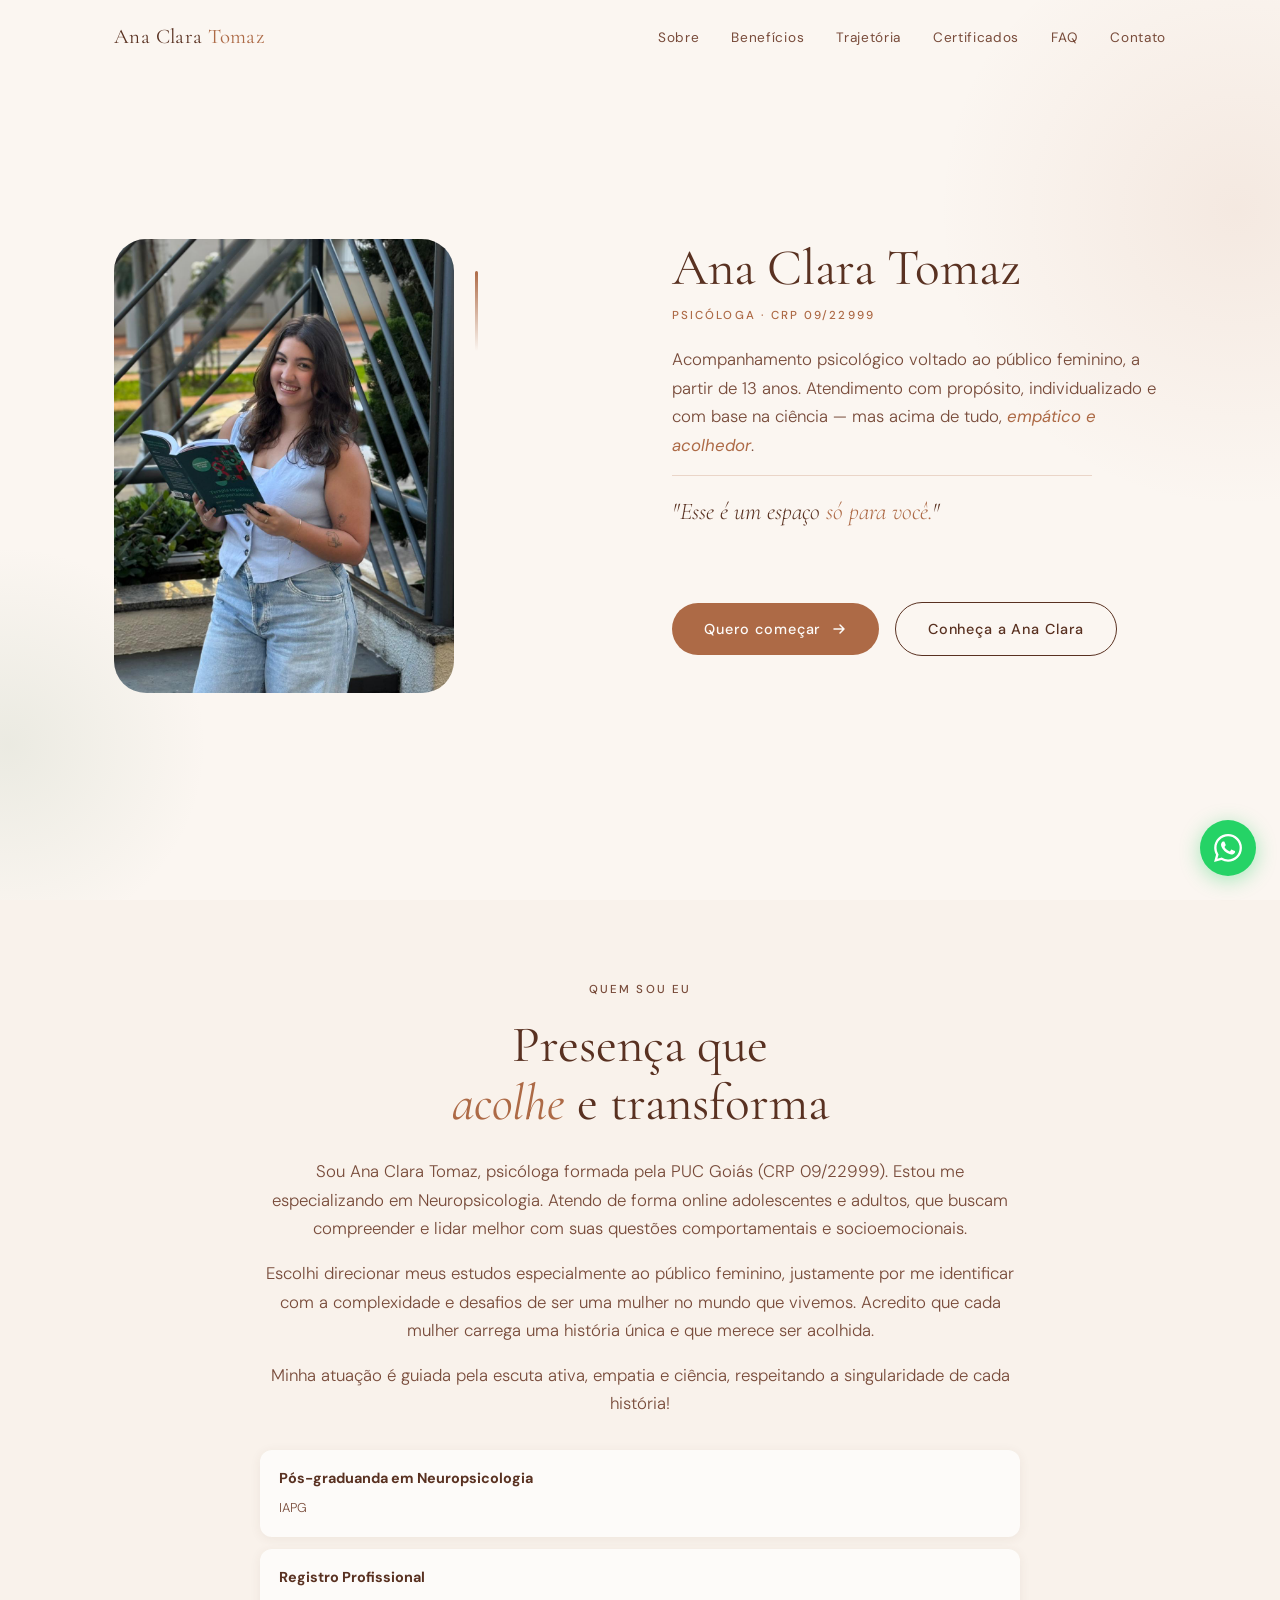
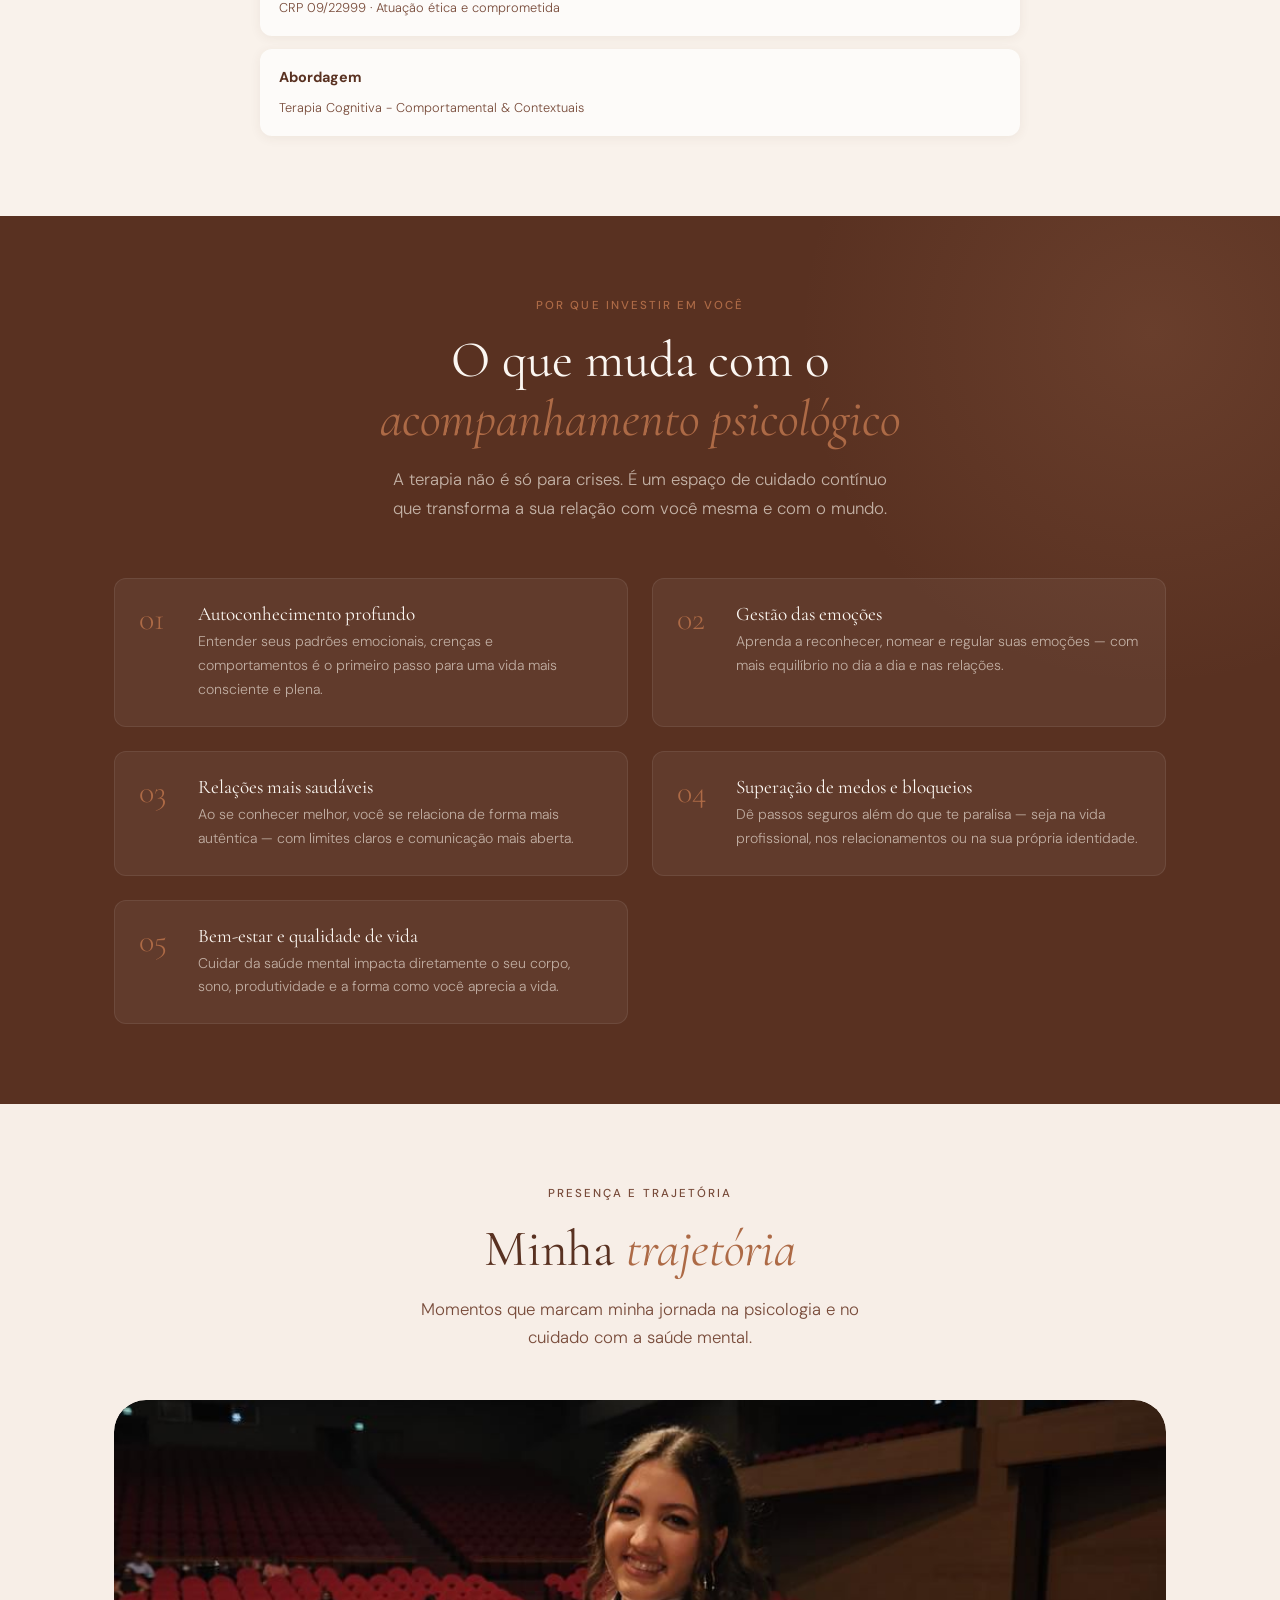
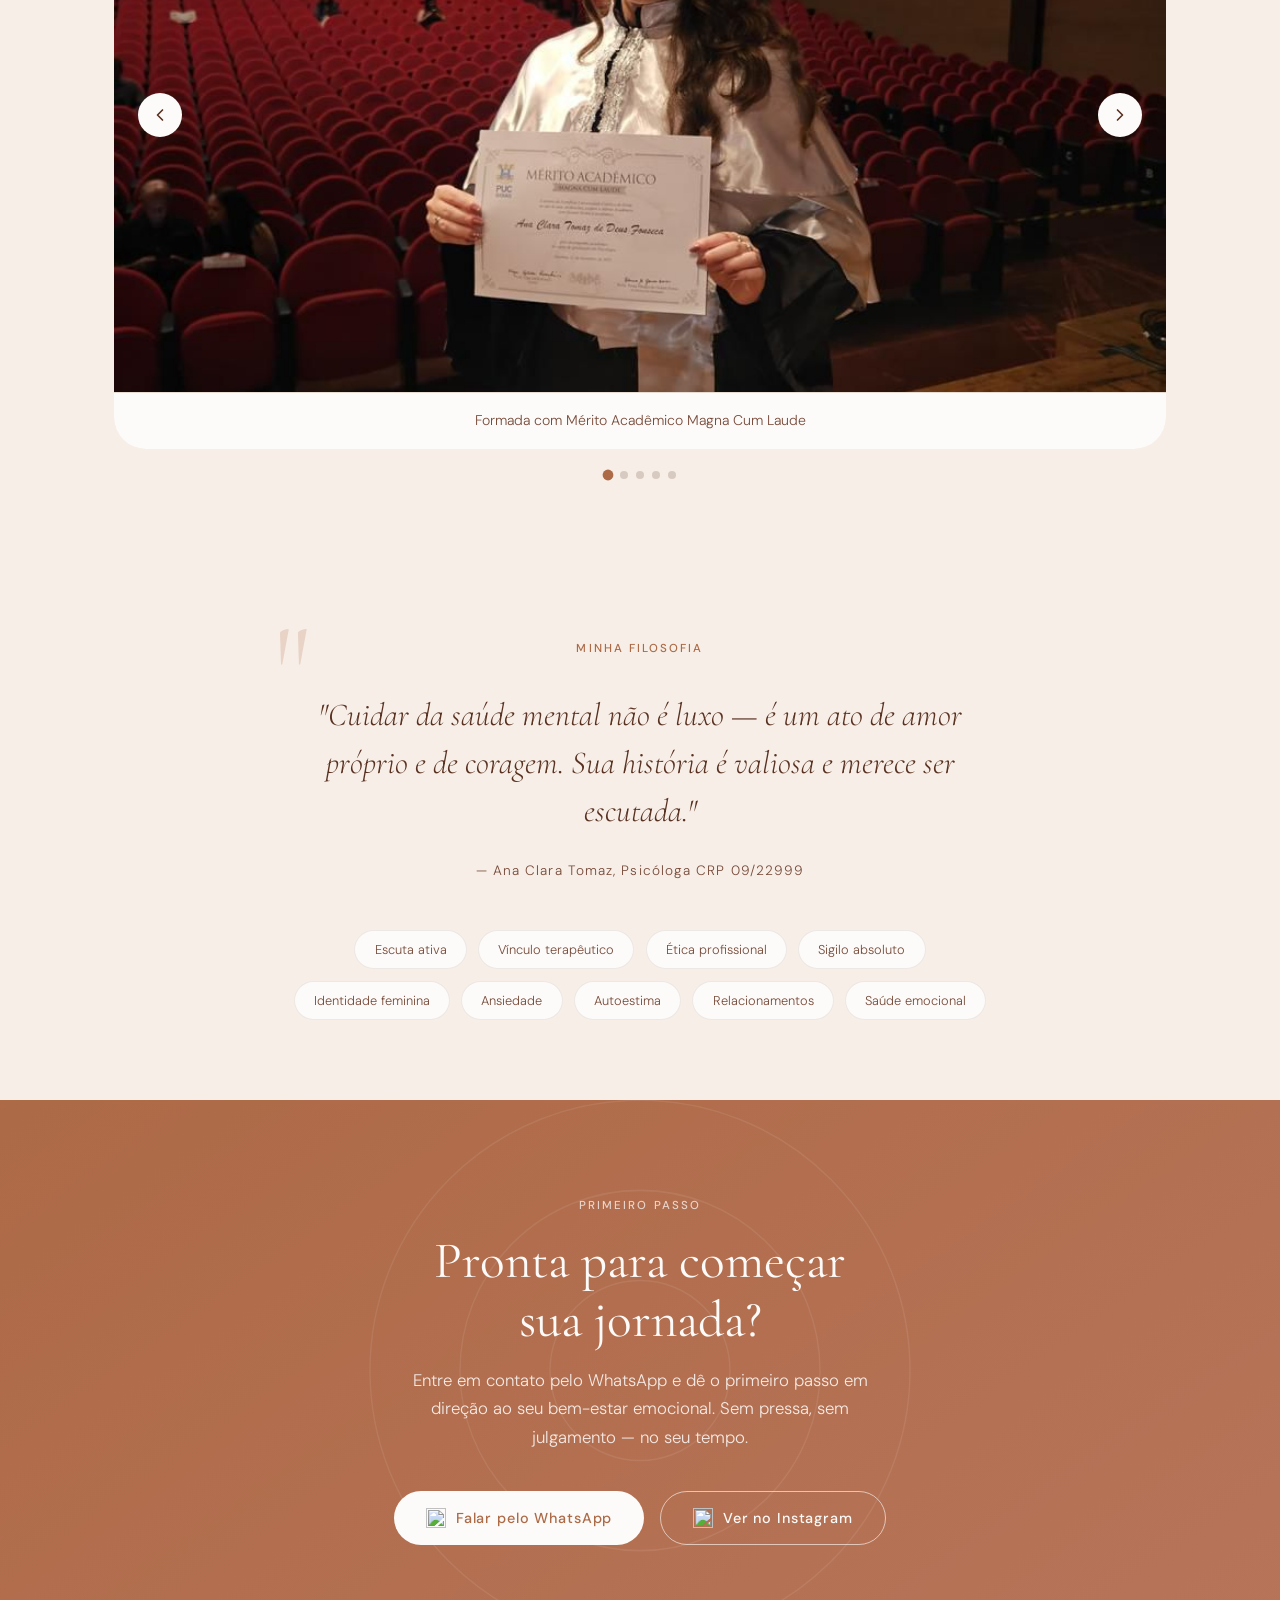
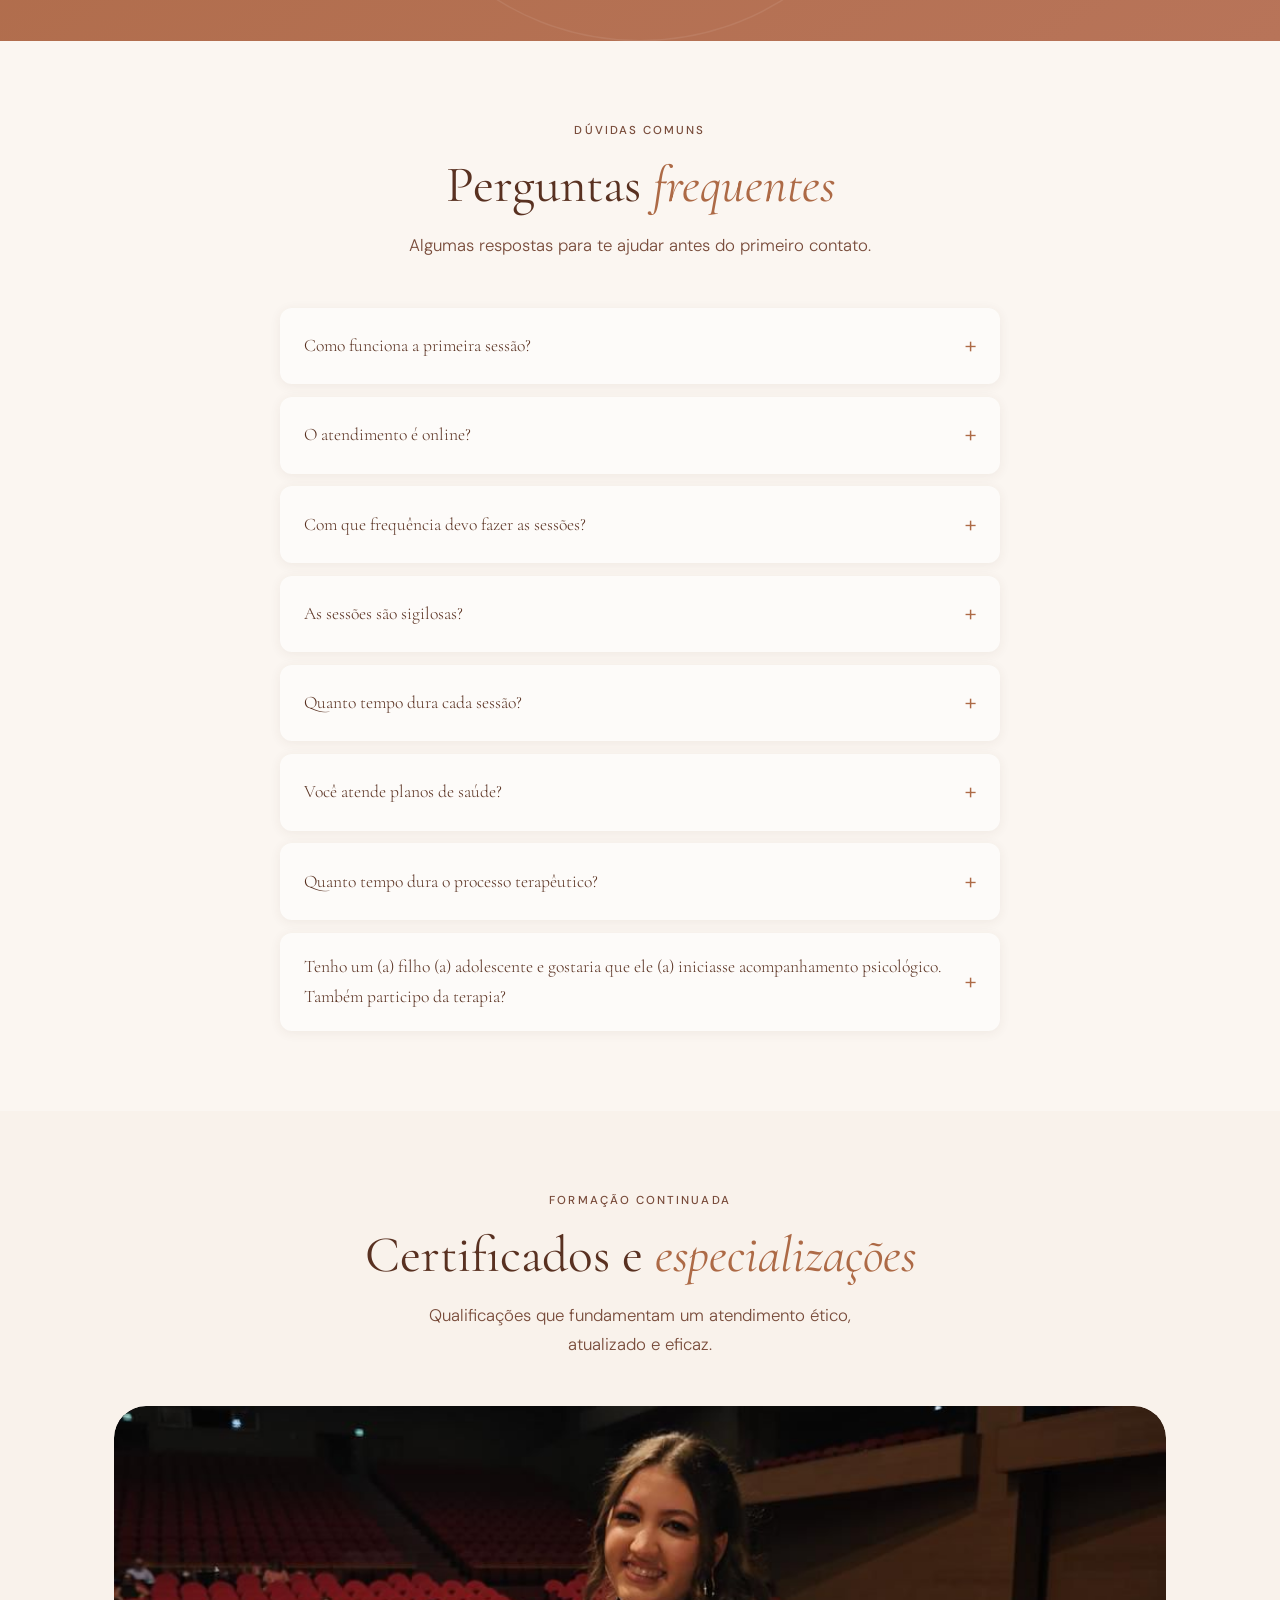
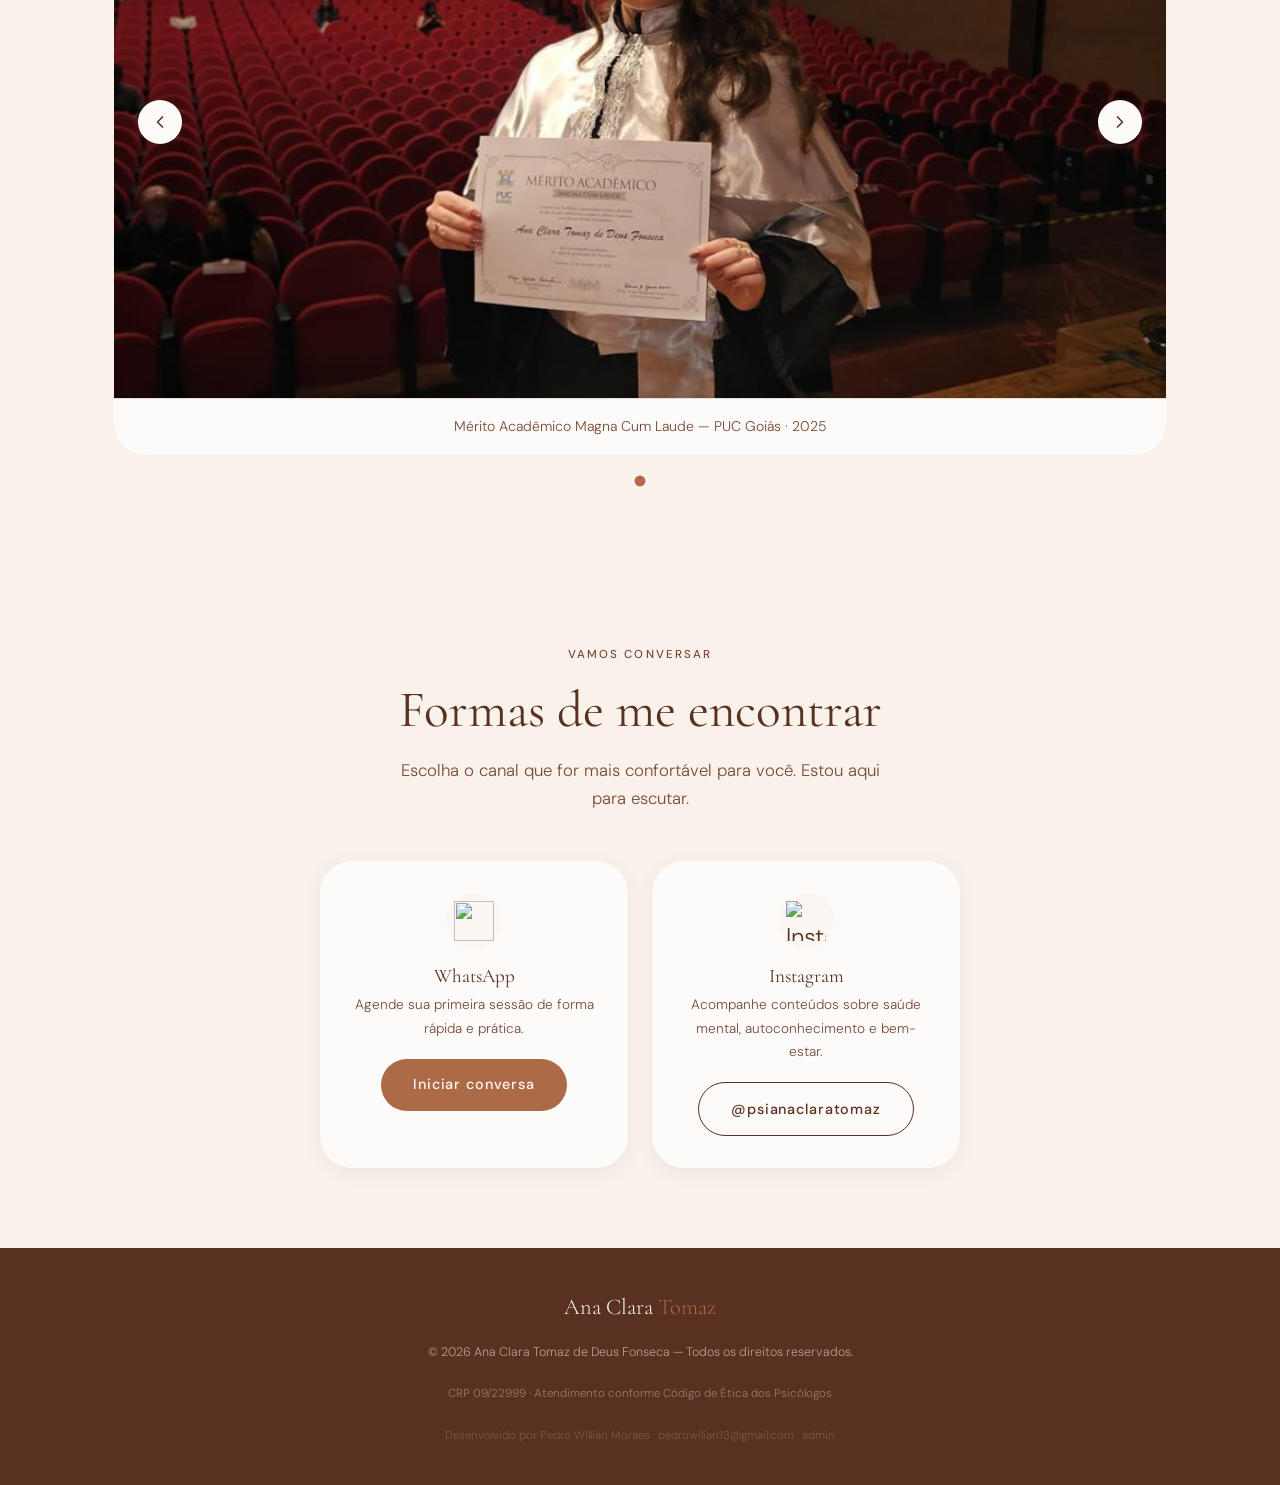
==== commit dc6f5b6c: "polish: corrige bugs, melhora animações e alinha design tokens Bugs corrigidos: - OG/Twitter meta co" ====
--- a/index.html
+++ b/index.html
@@ -17,7 +17,7 @@
   <meta property="og:url"         content="https://site-ana-clara-gray.vercel.app/" />
   <meta property="og:title"       content="Ana Clara Tomaz | Psicóloga" />
   <meta property="og:description" content="Acompanhamento psicológico voltado ao público feminino, a partir de 13 anos. Atendimento com propósito, empático e acolhedor." />
-  <meta property="og:image"       content="https://site-ana-clara-gray.vercel.app//img/capa.jpeg" />
+  <meta property="og:image"       content="https://site-ana-clara-gray.vercel.app/img/capa.jpeg" />
   <meta property="og:image:width"  content="1200" />
   <meta property="og:image:height" content="630" />
 
@@ -25,7 +25,7 @@
   <meta name="twitter:card"        content="summary_large_image" />
   <meta name="twitter:title"       content="Ana Clara Tomaz | Psicóloga" />
   <meta name="twitter:description" content="Acompanhamento psicológico voltado ao público feminino, a partir de 13 anos. Atendimento com propósito, empático e acolhedor." />
-  <meta name="twitter:image"       content="https://site-ana-clara-gray.vercel.app//img/capa.jpeg" />
+  <meta name="twitter:image"       content="https://site-ana-clara-gray.vercel.app/img/capa.jpeg" />
 
   <link rel="preconnect" href="https://fonts.googleapis.com" />
   <link rel="preconnect" href="https://fonts.gstatic.com" crossorigin />
@@ -49,7 +49,7 @@
         <li><a href="#faq">FAQ</a></li>
         <li><a href="#contato">Contato</a></li>
       </ul>
-      <a href="#cta" class="btn btn-primary" style="display:none" id="navCta">Agendar</a>
+      <a href="#cta" class="btn btn-primary" id="navCta">Agendar</a>
       <button class="hamburger" id="hamburger" aria-label="Abrir menu" aria-expanded="false">
         <span></span><span></span><span></span>
       </button>
@@ -77,7 +77,7 @@
           <img
             src="img/capa.jpeg"
             alt="Ana Clara Tomaz, psicóloga"
-            style="width:100%; aspect-ratio:3/4; border-radius:var(--radius-lg); object-fit:cover;"
+            class="hero-photo"
           />
           <div class="hero-line" aria-hidden="true"></div>
         </div>
@@ -337,7 +337,7 @@
       <div class="contato-grid contato-grid--2">
 
         <div class="contato-card" data-aos="fade-up" data-aos-delay="0">
-          <div class="contato-icon" aria-hidden="true"><img src="img/logo_wpp.png" alt="Instagram" style="width:40px;height:40px;object-fit:contain;"></div>
+          <div class="contato-icon" aria-hidden="true"><img src="img/logo_wpp.png" alt="" style="width:40px;height:40px;object-fit:contain;"></div>
           <h4>WhatsApp</h4>
           <p>Agende sua primeira sessão de forma rápida e prática.</p>
           <a
@@ -374,9 +374,9 @@
   <footer>
     <div class="container footer-inner">
       <div class="footer-logo">Ana Clara <span>Tomaz</span></div>
-      <p>© 2025 Ana Clara Tomaz de Deus Fonseca — Todos os direitos reservados.</p>
+      <p>© 2026 Ana Clara Tomaz de Deus Fonseca — Todos os direitos reservados.</p>
       <p class="footer-crp">CRP 09/22999 · Atendimento conforme Código de Ética dos Psicólogos</p>
-      <p class="dev-credit">Desenvolvido por Pedro Willian Moraes · <a href="mailto:pedrowilian13@gmail.com">pedrowilian13@gmail.com</a> . <a href="admin\index.html">admin</a></p>
+      <p class="dev-credit">Desenvolvido por Pedro Willian Moraes · <a href="mailto:pedrowilian13@gmail.com">pedrowilian13@gmail.com</a> . <a href="admin/index.html">admin</a></p>
     </div>
   </footer>
 
--- a/css/style.css
+++ b/css/style.css
@@ -31,15 +31,17 @@
    Variáveis CSS globais. Altere aqui para mudar cores e fontes no site inteiro.
 ============================================================================= */
 :root {
-  /* Paleta de cores */
-  --nude: #ffffff;   /* fundo principal */
-  --nude-dark: #ffffff;   /* fundo alternativo */
-  --terracota: #a87257;   /* acento quente — CTAs e destaques */
-  --salvia:      #8FA88A;   /* acento verde */
-  --marrom:      #5C3D2E;   /* texto principal */
-  --marrom-mid:  #7A5544;   /* texto secundário */
-  --creme: #ffffff;   /* superfícies leves */
-  --branco:      #FFFFFF;
+  /* Fundos — warm-tinted neutrals, nunca branco puro */
+  --nude:       oklch(97.5% 0.009 68);   /* fundo principal — creme clarissimo */
+  --nude-dark:  oklch(95.5% 0.014 65);   /* fundo alternativo — creme vísivel */
+  --creme:      oklch(96.5% 0.012 67);   /* superfícies leves */
+  --branco:     oklch(99%   0.004 70);   /* elementos UI — quase-branco quente */
+
+  /* Paleta de marca */
+  --terracota:  oklch(59%   0.100 48);   /* acento quente — CTAs e destaques */
+  --salvia:     oklch(68%   0.055 145);  /* acento verde */
+  --marrom:     oklch(36%   0.065 42);   /* texto principal */
+  --marrom-mid: oklch(46%   0.068 41);   /* texto secundário */
 
   /* Tipografia */
   --font-display: 'Cormorant Garamond', Georgia, serif;
@@ -50,8 +52,8 @@
   --radius-sm:    0.75rem;
   --max-w:        1100px;
 
-  /* Curva de animação padrão */
-  --ease-smooth:  cubic-bezier(0.25, 0.46, 0.45, 0.94);
+  /* Curva de animação padrão — ease-out-expo */
+  --ease-smooth:  cubic-bezier(0.16, 1, 0.3, 1);
 }
 
 
@@ -105,6 +107,7 @@
 h1 { font-size: clamp(2.8rem, 8vw, 5.5rem); }
 h2 { font-size: clamp(2rem,   5vw, 3.2rem); }
 h3 { font-size: clamp(1.3rem, 3vw, 1.8rem); }
+h4 { font-size: clamp(0.95rem, 2vw, 1.1rem); }
 p  { font-size: clamp(0.95rem, 2.5vw, 1.05rem); }
 
 /* Label de seção (ex: "Quem sou eu", "Para quem é") */
@@ -149,8 +152,20 @@
   border: none;
   cursor: pointer;
   transition:
-    transform  0.25s var(--ease-smooth),
-    box-shadow 0.25s var(--ease-smooth);
+    background  0.18s var(--ease-smooth),
+    color       0.18s var(--ease-smooth),
+    transform   0.18s var(--ease-smooth),
+    box-shadow  0.18s var(--ease-smooth);
+}
+
+.btn:focus-visible {
+  outline: 2px solid currentColor;
+  outline-offset: 3px;
+}
+
+.btn:active {
+  transform: scale(0.97);
+  transition-duration: 0.1s;
 }
 
 /* Botão primário — terracota sólido */
@@ -159,7 +174,7 @@
   color: var(--branco);
 }
 .btn-primary:hover {
-  transform: translateY(-3px);
+  transform: translateY(-2px) scale(1.02);
   box-shadow: 0 12px 32px rgba(196, 137, 106, 0.4);
 }
 
@@ -172,7 +187,7 @@
 .btn-outline:hover {
   background: var(--marrom);
   color: var(--branco);
-  transform: translateY(-2px);
+  transform: translateY(-2px) scale(1.02);
 }
 
 /* Botões dentro da seção CTA */
@@ -182,7 +197,7 @@
   font-weight: 500;
 }
 .btn-cta-white:hover {
-  transform: translateY(-3px);
+  transform: translateY(-2px) scale(1.02);
   box-shadow: 0 12px 32px rgba(0, 0, 0, 0.15);
 }
 
@@ -193,7 +208,7 @@
 }
 .btn-cta-ghost:hover {
   background: rgba(255, 255, 255, 0.15);
-  transform: translateY(-2px);
+  transform: translateY(-2px) scale(1.02);
 }
 
 
@@ -207,15 +222,17 @@
   right: 0;
   z-index: 100;
   padding: 1.2rem 0;
-  transition: background 0.4s, box-shadow 0.4s;
+  transition: background 0.2s var(--ease-smooth), box-shadow 0.2s var(--ease-smooth);
 }
 
 /* Aparece ao rolar (classe adicionada por JS) */
 #navbar.scrolled {
-  background: rgba(220, 194, 171, 0.6);
+  background: oklch(95.5% 0.014 65 / 0.88);
   backdrop-filter: blur(12px);
-  box-shadow: 0 2px 24px rgba(92, 61, 46, 0.08);
-}
+  box-shadow: 0 2px 24px oklch(36% 0.065 42 / 0.08);
+}
+
+#navCta { display: none; }
 
 .nav-inner {
   display: flex;
@@ -280,18 +297,32 @@
    07. MENU MOBILE (overlay)
 ============================================================================= */
 .mobile-menu {
-  display: none;           /* JS adiciona .open para mostrar */
   position: fixed;
   inset: 0;
   background: var(--nude);
   z-index: 99;
+  display: flex;
   flex-direction: column;
   align-items: center;
   justify-content: center;
   gap: 2.5rem;
+  /* Estado inicial — invisível mas no DOM para poder animar */
+  opacity: 0;
+  visibility: hidden;
+  transform: translateY(-10px);
+  transition:
+    opacity    0.25s var(--ease-smooth),
+    transform  0.25s var(--ease-smooth),
+    visibility 0s    0.25s;
 }
 .mobile-menu.open {
-  display: flex;
+  opacity: 1;
+  visibility: visible;
+  transform: translateY(0);
+  transition:
+    opacity    0.25s var(--ease-smooth),
+    transform  0.25s var(--ease-smooth),
+    visibility 0s    0s;
 }
 .mobile-menu a {
   font-family: var(--font-display);
@@ -464,6 +495,14 @@
   font-family: var(--font-display);
 }
 
+/* Foto principal do hero */
+.hero-photo {
+  width: 100%;
+  aspect-ratio: 3 / 4;
+  border-radius: var(--radius-lg);
+  object-fit: cover;
+}
+
 /* Linha decorativa lateral */
 .hero-line {
   position: absolute;
@@ -485,16 +524,6 @@
   overflow: hidden;
 }
 
-/* Barra colorida lateral esquerda */
-#sobre::before {
-  content: '';
-  position: absolute;
-  top: 0;
-  left: 0;
-  width: 4px;
-  height: 100%;
-  background: linear-gradient(to bottom, var(--terracota), var(--salvia));
-}
 
 .sobre-grid {
   display: grid;
@@ -567,6 +596,7 @@
   flex-shrink: 0;
   margin-top: 0.1rem;
 }
+.formacao-icon:empty { display: none; }
 .formacao-item strong {
   display: block;
   font-size: 0.9rem;
@@ -610,11 +640,13 @@
   overflow: hidden;
   transition:
     transform   0.3s var(--ease-smooth),
-    box-shadow  0.3s;
-}
-.publico-card:hover {
-  transform: translateY(-6px);
-  box-shadow: 0 16px 40px rgba(92, 61, 46, 0.1);
+    box-shadow  0.3s var(--ease-smooth);
+}
+@media (hover: hover) and (pointer: fine) {
+  .publico-card:hover {
+    transform: translateY(-6px);
+    box-shadow: 0 16px 40px rgba(92, 61, 46, 0.1);
+  }
 }
 
 /* Faixa de cor no topo de cada card */
@@ -677,11 +709,13 @@
   border-radius: var(--radius-sm);
   background: rgba(255, 255, 255, 0.05);
   border: 1px solid rgba(255, 255, 255, 0.08);
-  transition: background 0.3s, transform 0.3s;
-}
-.beneficio-item:hover {
-  background: rgba(196, 137, 106, 0.12);
-  transform: translateX(4px);
+  transition: background 0.3s var(--ease-smooth), transform 0.3s var(--ease-smooth);
+}
+@media (hover: hover) and (pointer: fine) {
+  .beneficio-item:hover {
+    background: rgba(196, 137, 106, 0.12);
+    transform: translateX(4px);
+  }
 }
 
 .beneficio-num {
@@ -835,7 +869,7 @@
 /* Track — flexbox horizontal; JS move via transform */
 .carousel-track {
   display: flex;
-  transition: transform 0.5s var(--ease-smooth);
+  transition: transform 0.35s var(--ease-smooth);
   will-change: transform;
 }
 
@@ -860,10 +894,12 @@
   height: 100%;
   object-fit: cover;
   display: block;
-  transition: transform 0.6s var(--ease-smooth);
-}
-.carousel-slide:hover .carousel-img-wrap img {
-  transform: scale(1.03);
+  transition: transform 0.35s var(--ease-smooth);
+}
+@media (hover: hover) and (pointer: fine) {
+  .carousel-slide:hover .carousel-img-wrap img {
+    transform: scale(1.03);
+  }
 }
 
 /* Placeholder visual quando a imagem não carrega */
@@ -880,7 +916,7 @@
   color: var(--marrom-mid);
   text-align: center;
   border-radius: 0 0 var(--radius-lg) var(--radius-lg);
-  border-top: 2px solid var(--nude-dark);
+  border-top: 1px solid oklch(90% 0.018 65);
 }
 
 /* Botões prev / next */
@@ -980,11 +1016,13 @@
   border-radius: var(--radius-sm);
   padding: 1.4rem 1.6rem;
   box-shadow: 0 2px 12px rgba(92, 61, 46, 0.07);
-  transition: box-shadow 0.3s, transform 0.3s var(--ease-smooth);
-}
-.cert-item:hover {
-  box-shadow: 0 8px 28px rgba(92, 61, 46, 0.13);
-  transform: translateY(-3px);
+  transition: box-shadow 0.3s var(--ease-smooth), transform 0.3s var(--ease-smooth);
+}
+@media (hover: hover) and (pointer: fine) {
+  .cert-item:hover {
+    box-shadow: 0 8px 28px rgba(92, 61, 46, 0.13);
+    transform: translateY(-3px);
+  }
 }
 
 .cert-icon {
@@ -1090,12 +1128,25 @@
   transform: rotate(45deg);
 }
 
+.faq-answer-wrap {
+  display: grid;
+  grid-template-rows: 0fr;
+  transition: grid-template-rows 0.3s var(--ease-smooth);
+}
+.faq-answer-wrap.open {
+  grid-template-rows: 1fr;
+}
+
 .faq-answer {
-  padding: 0 1.5rem 1.2rem;
+  overflow: hidden;
+  padding: 0 1.5rem;
   font-size: 0.92rem;
   color: var(--marrom-mid);
   border-top: 1px solid rgba(92, 61, 46, 0.07);
-  padding-top: 1rem;
+}
+.faq-answer-wrap.open .faq-answer {
+  padding: 1rem 1.5rem 1.2rem;
+  transition: padding 0.3s var(--ease-smooth);
 }
 
 
@@ -1128,11 +1179,13 @@
   box-shadow: 0 4px 20px rgba(92, 61, 46, 0.07);
   transition:
     transform   0.3s var(--ease-smooth),
-    box-shadow  0.3s;
-}
-.contato-card:hover {
-  transform: translateY(-5px);
-  box-shadow: 0 12px 36px rgba(92, 61, 46, 0.12);
+    box-shadow  0.3s var(--ease-smooth);
+}
+@media (hover: hover) and (pointer: fine) {
+  .contato-card:hover {
+    transform: translateY(-5px);
+    box-shadow: 0 12px 36px rgba(92, 61, 46, 0.12);
+  }
 }
 /* Grid de contato com 2 cards */
 .contato-grid--2 {
@@ -1232,18 +1285,20 @@
   box-shadow: 0 4px 20px rgba(37, 211, 102, 0.4);
   transition:
     transform   0.3s var(--ease-smooth),
-    box-shadow  0.3s;
-  animation: pulse-green 2.5s infinite;
-}
-.whatsapp-float:hover {
-  transform: scale(1.1);
-  box-shadow: 0 8px 28px rgba(37, 211, 102, 0.55);
-  animation: none;
+    box-shadow  0.3s var(--ease-smooth);
+  animation: pulse-green 2.5s ease-in-out infinite;
+}
+@media (hover: hover) and (pointer: fine) {
+  .whatsapp-float:hover {
+    transform: scale(1.1);
+    box-shadow: 0 8px 28px rgba(37, 211, 102, 0.55);
+    animation: none;
+  }
 }
 
 @keyframes pulse-green {
-  0%, 100% { box-shadow: 0 4px 20px rgba(37, 211, 102, 0.40); }
-  50%       { box-shadow: 0 4px 36px rgba(37, 211, 102, 0.65); }
+  0%, 100% { transform: scale(1);    opacity: 1; }
+  50%       { transform: scale(1.08); opacity: 0.88; }
 }
 
 
@@ -1255,10 +1310,12 @@
   top: 0;
   left: 0;
   height: 3px;
+  width: 100%;
   background: linear-gradient(90deg, var(--terracota), var(--salvia));
   z-index: 200;
-  width: 0%;
-  transition: width 0.1s linear;
+  transform: scaleX(0);
+  transform-origin: left;
+  transition: transform 0.1s linear;
 }
 
 
@@ -1280,20 +1337,15 @@
   .nav-links  { display: flex; }
   .hamburger  { display: none; }
 
-  /* Hero: layout de duas colunas (texto + foto) */
+  /* Hero: layout de duas colunas (foto | texto) */
   .hero-inner {
     display: grid;
     grid-template-columns: 1fr 1fr;
     grid-template-areas:
-      "text  visual"
-      "cta   visual";
+      "visual text"
+      "visual cta";
     gap: 2rem 4rem;
     align-items: start;
-  }
-  .hero-inner {
-    grid-template-areas:
-      "visual text"
-      "visual cta";
   }
   .hero-text        { grid-area: text; text-align: left; }
   .hero-visual      { grid-area: visual; grid-row: span 2; justify-content: flex-start; align-self: center; }
@@ -1320,10 +1372,62 @@
   opacity: 0;
   transform: translateY(24px);
   transition:
-    opacity   0.7s var(--ease-smooth),
-    transform 0.7s var(--ease-smooth);
+    opacity   0.45s var(--ease-smooth),
+    transform 0.45s var(--ease-smooth);
 }
 [data-animate].visible {
   opacity: 1;
   transform: translateY(0);
 }
+
+
+/* =============================================================================
+   21. FOCO VISÍVEL
+============================================================================= */
+:focus-visible {
+  outline: 2px solid var(--terracota);
+  outline-offset: 3px;
+  border-radius: 2px;
+}
+
+/* Links e elementos sem borda arredondada já herdam a regra acima.
+   Botões com pill shape precisam de raio maior. */
+.btn:focus-visible,
+.carousel-btn:focus-visible,
+.pill:focus-visible,
+.hamburger:focus-visible {
+  outline-radius: 100px;
+}
+
+
+/* =============================================================================
+   22. PREFERÊNCIA DE MOVIMENTO REDUZIDO
+============================================================================= */
+@media (prefers-reduced-motion: reduce) {
+  *, *::before, *::after {
+    animation-duration: 0.01ms !important;
+    animation-iteration-count: 1 !important;
+    transition-duration: 0.01ms !important;
+    scroll-behavior: auto !important;
+  }
+
+  html {
+    scroll-behavior: auto;
+  }
+
+  .carousel-track {
+    transition: none;
+  }
+
+  .whatsapp-float {
+    animation: none;
+  }
+
+  .progress-bar {
+    transition: none;
+  }
+
+  .faq-answer-wrap {
+    transition: none;
+  }
+}
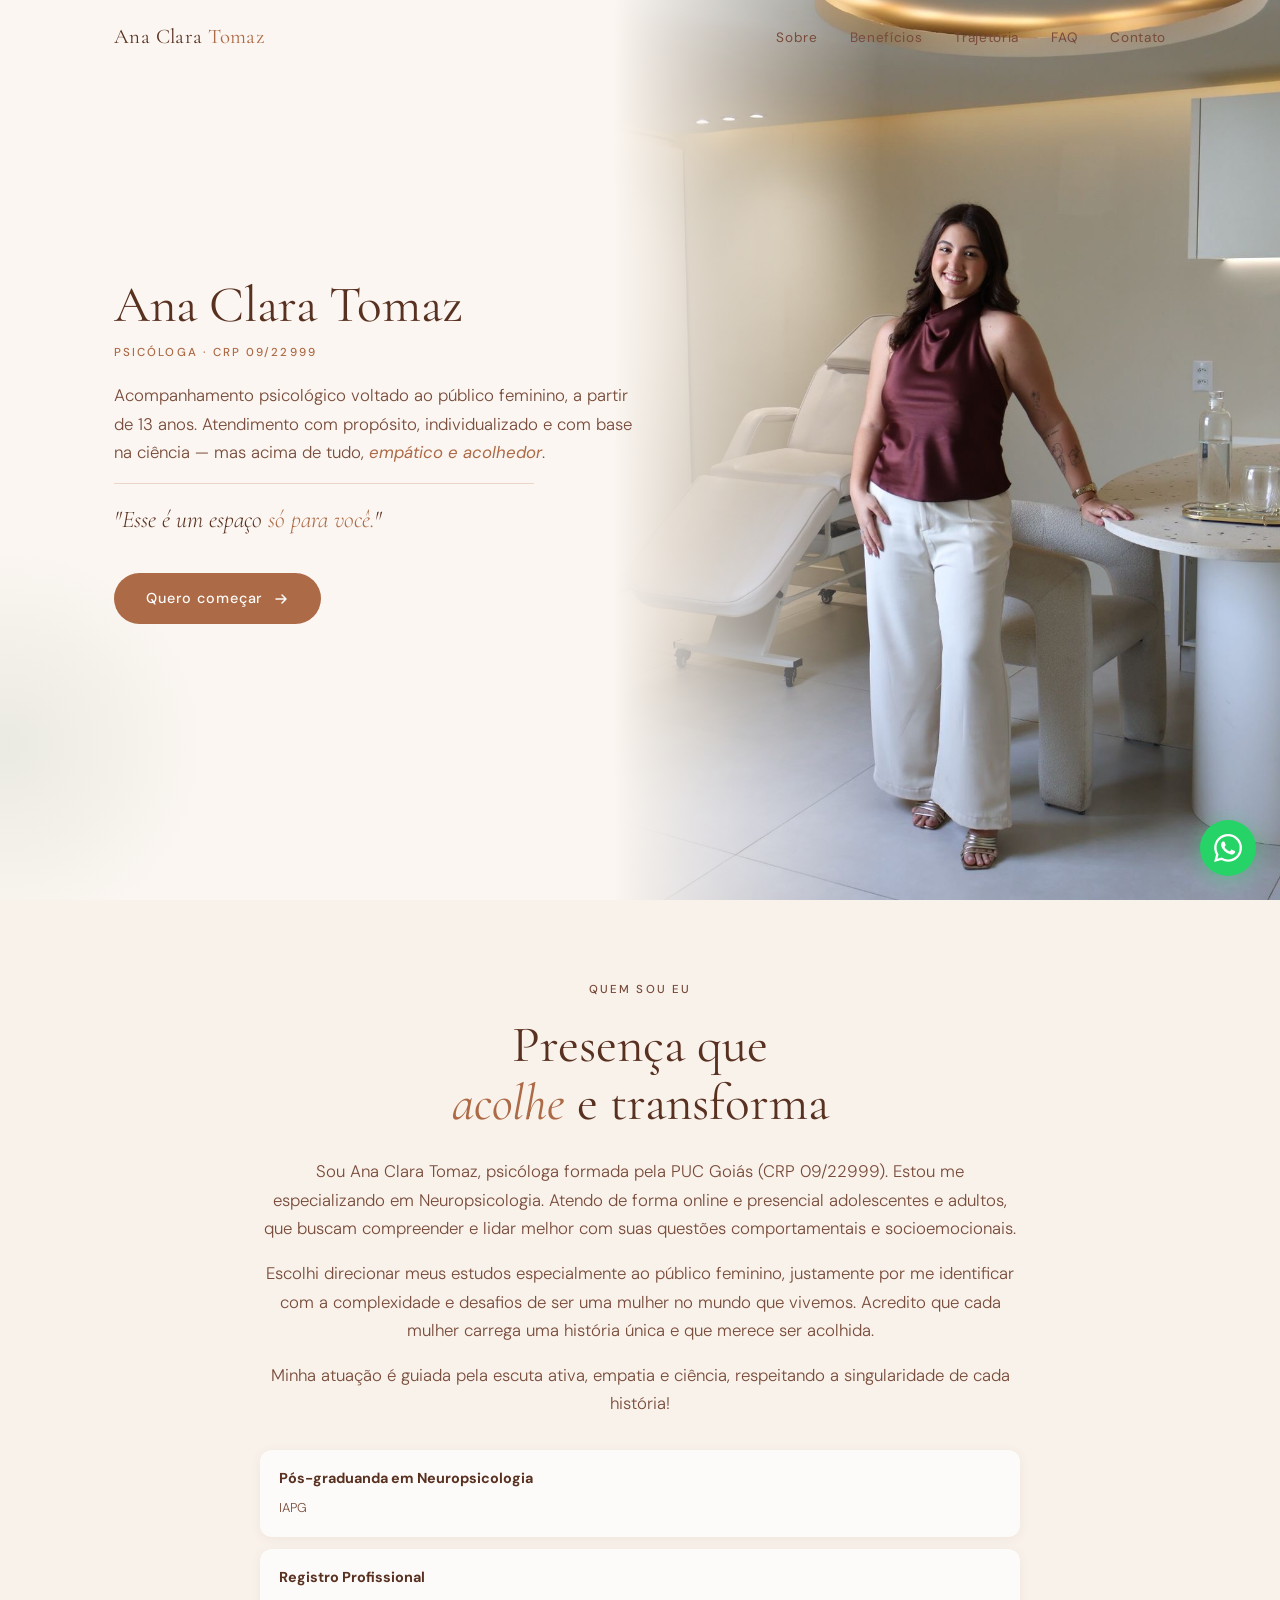
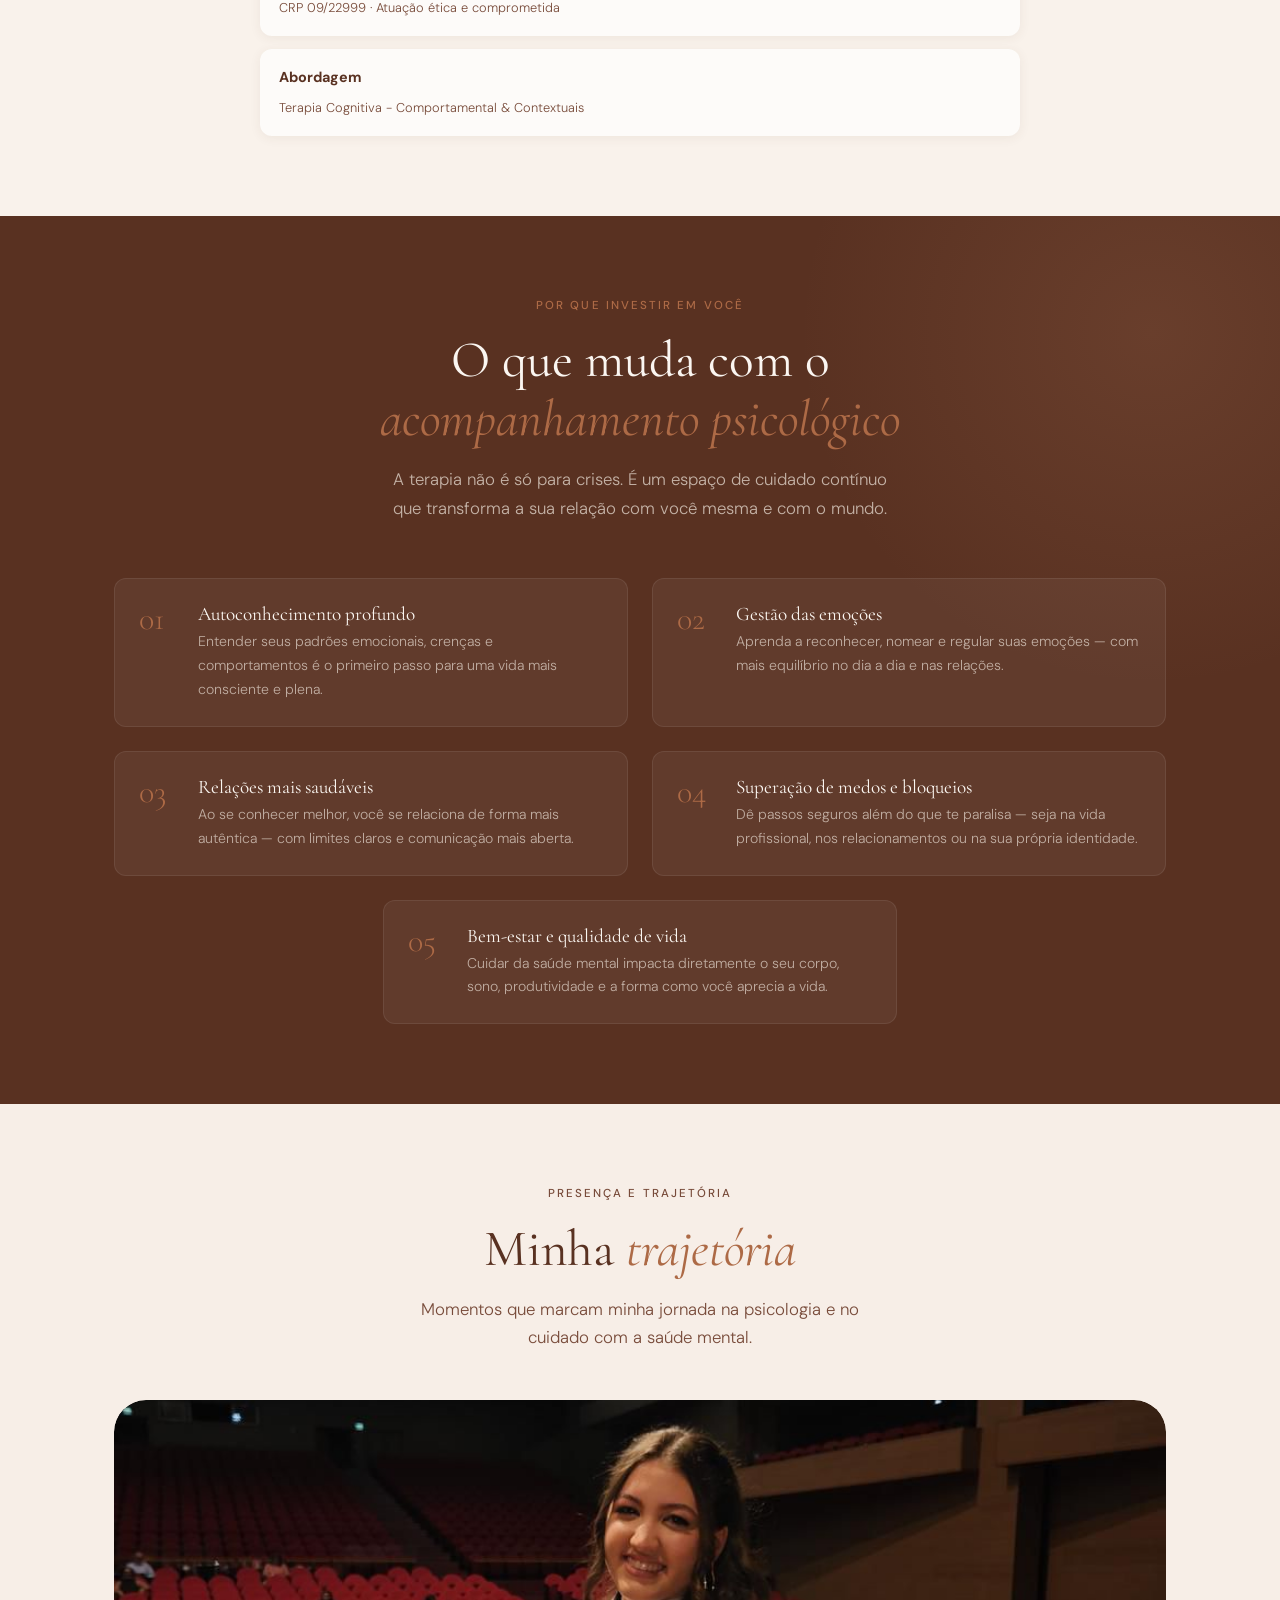
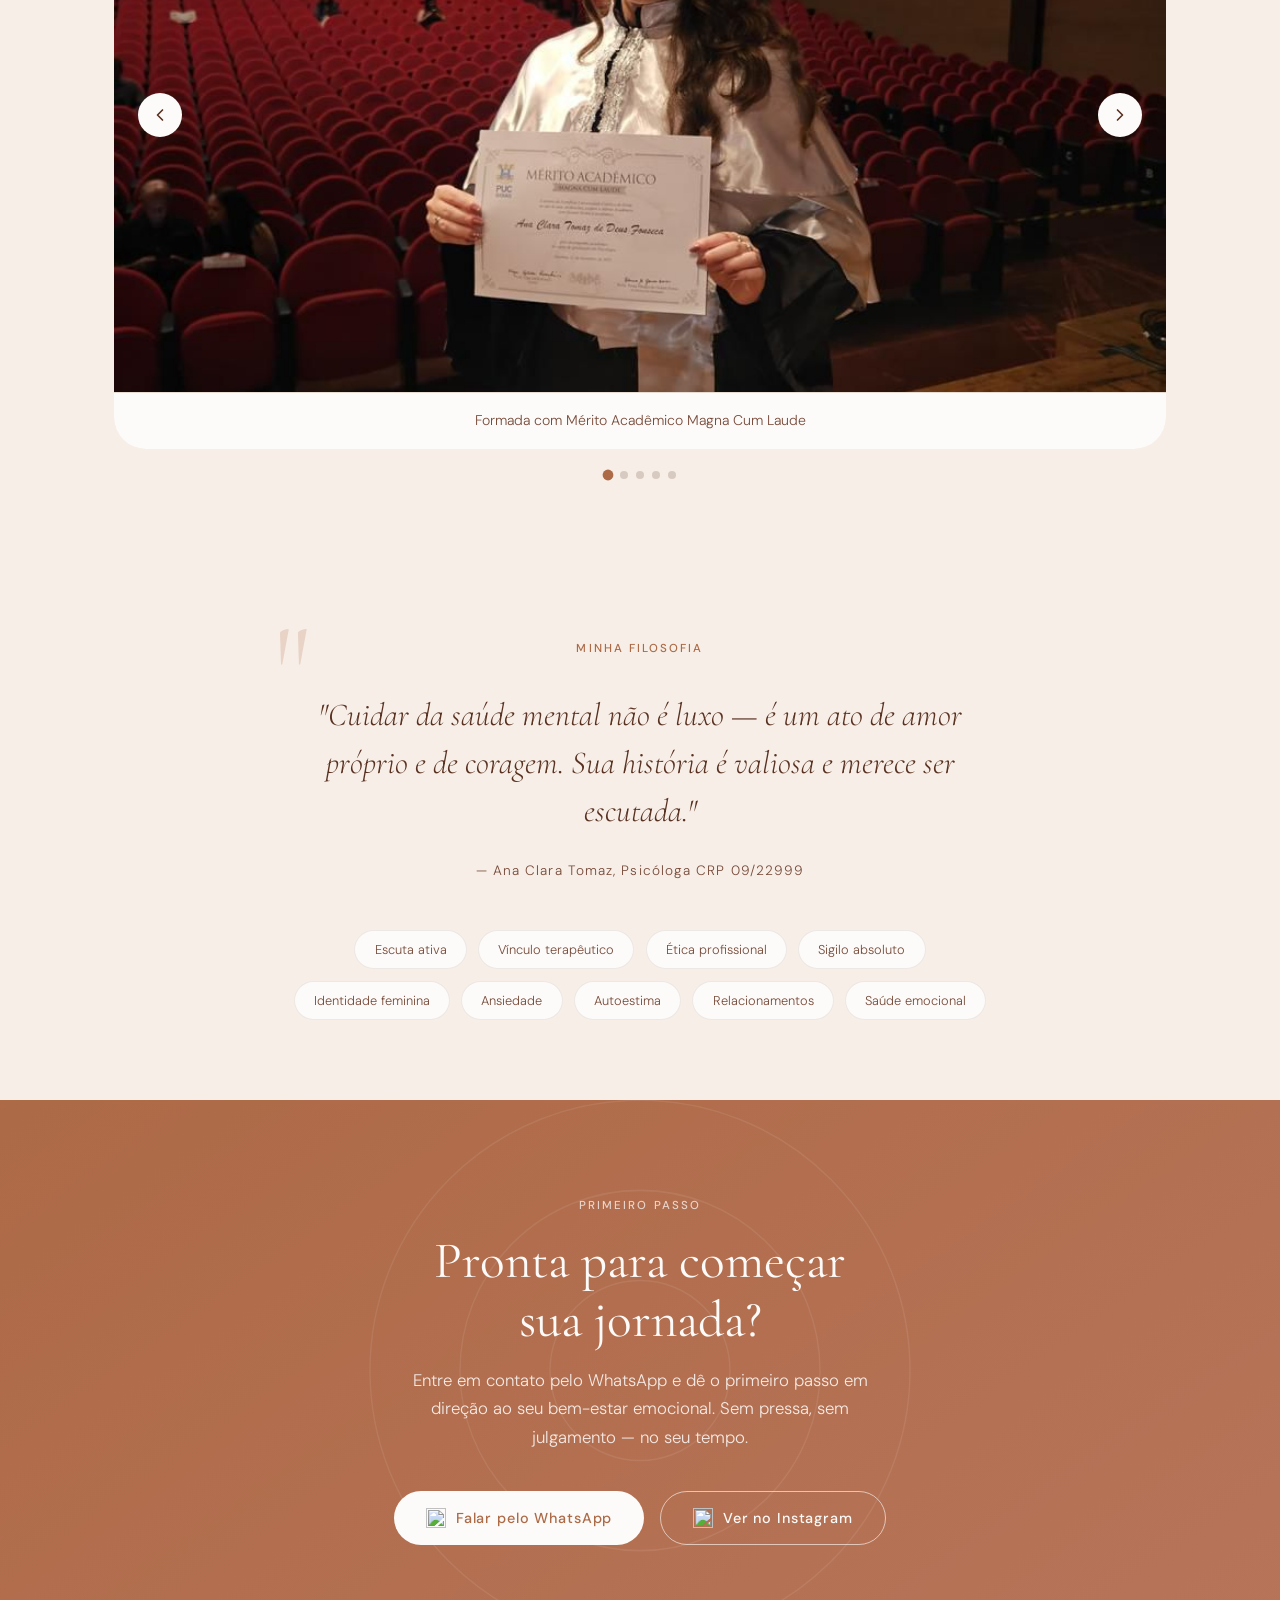
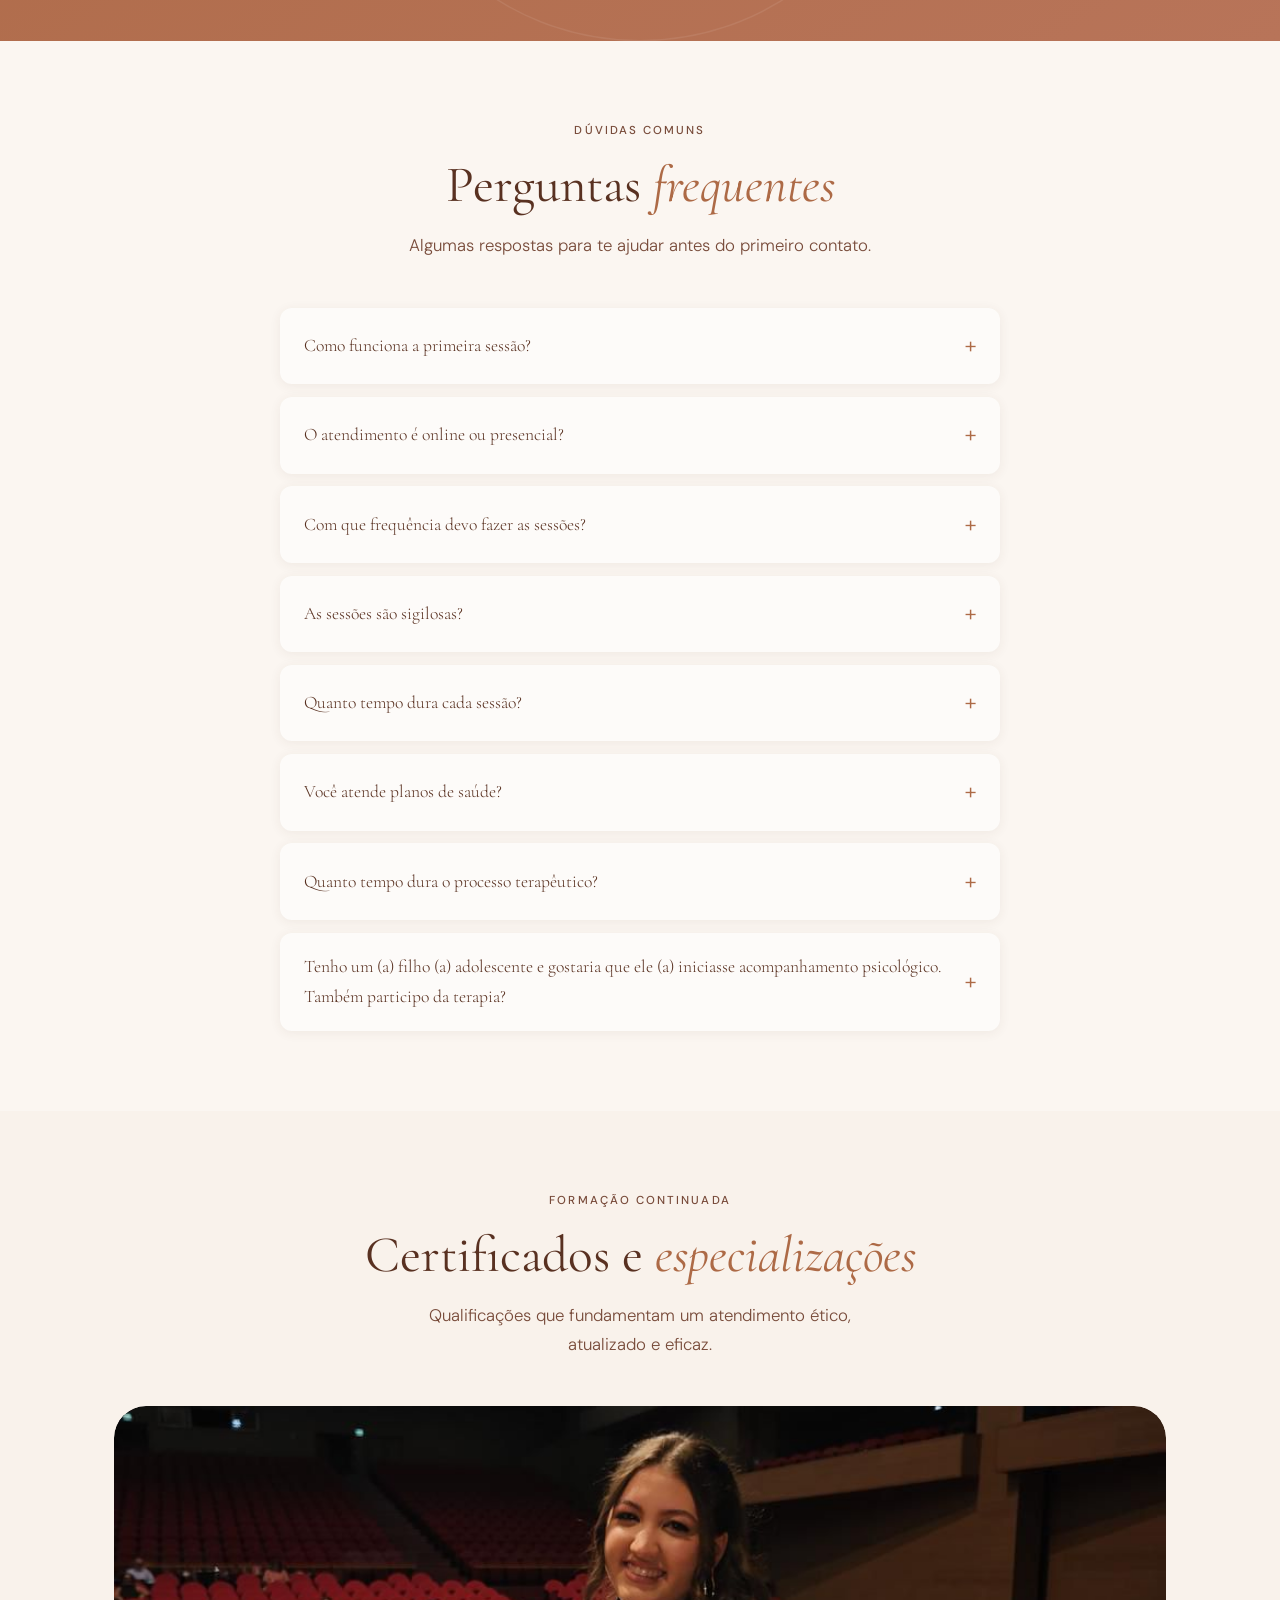
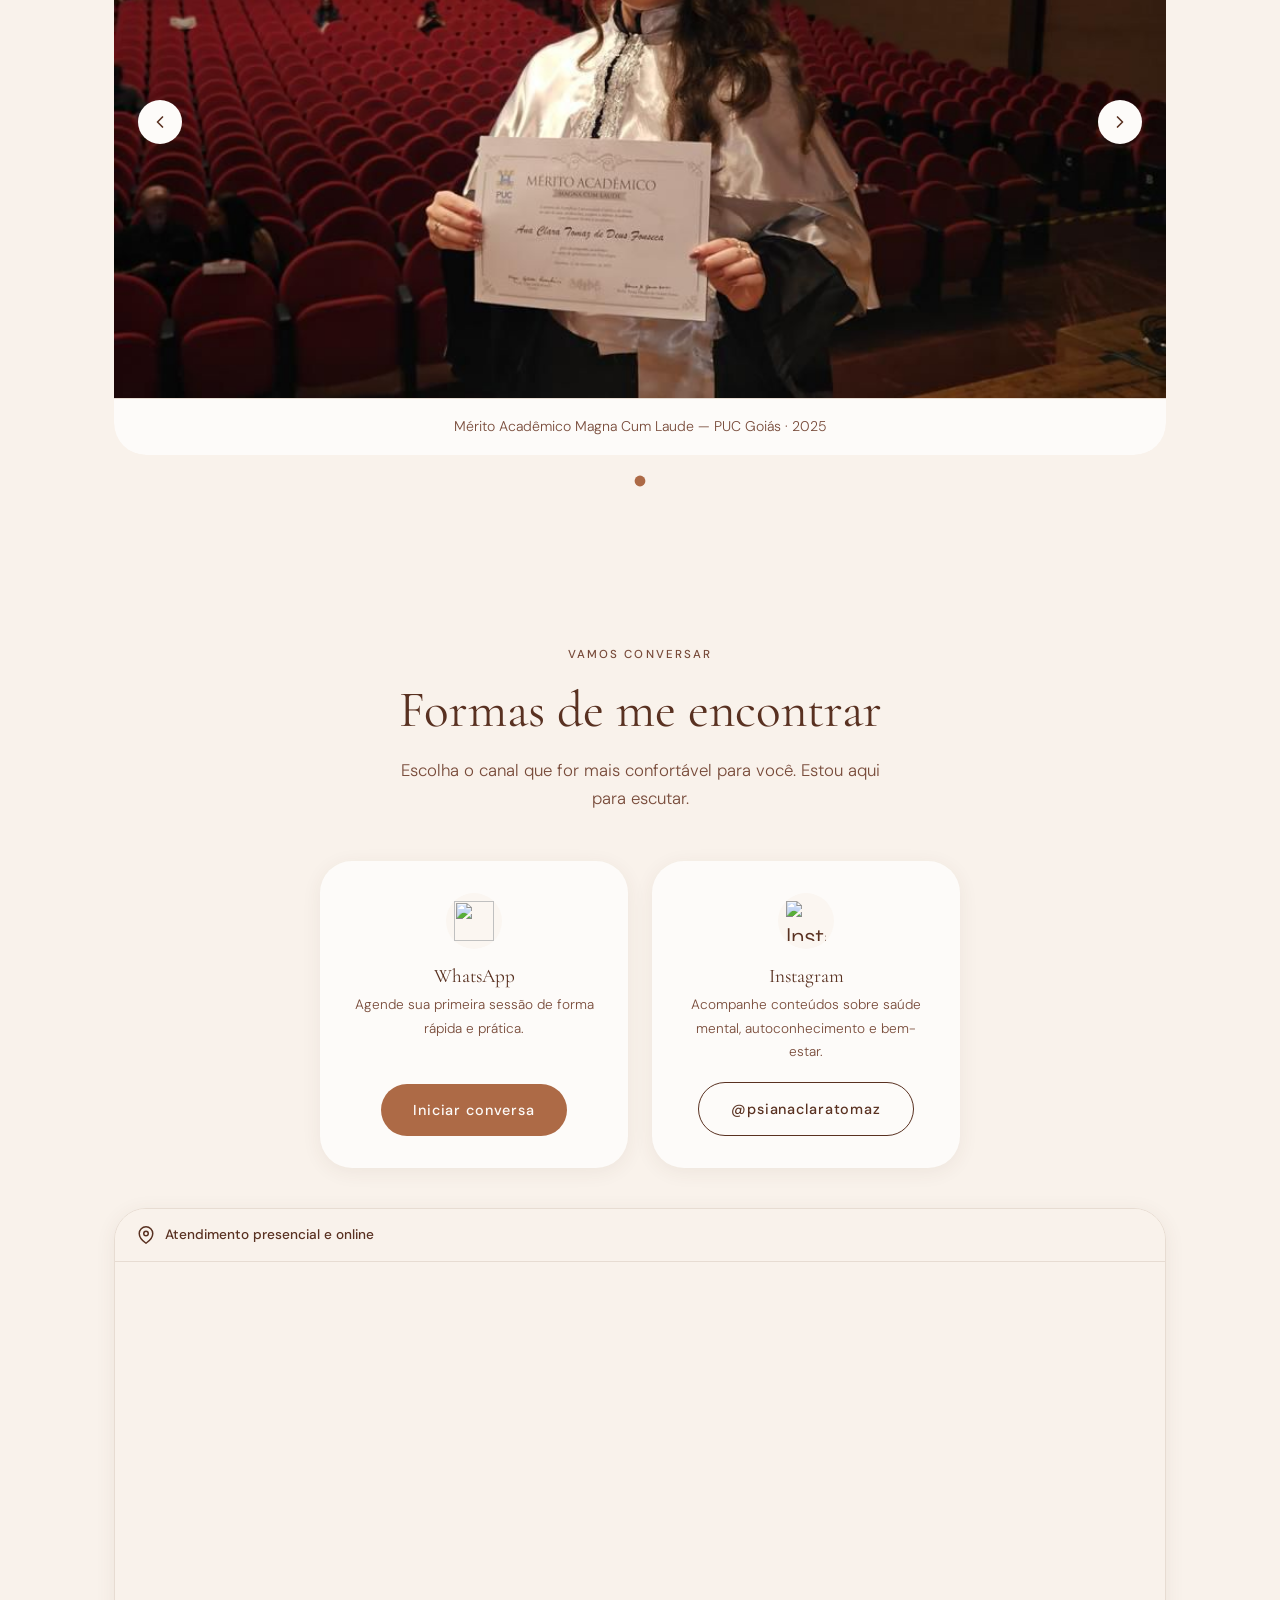
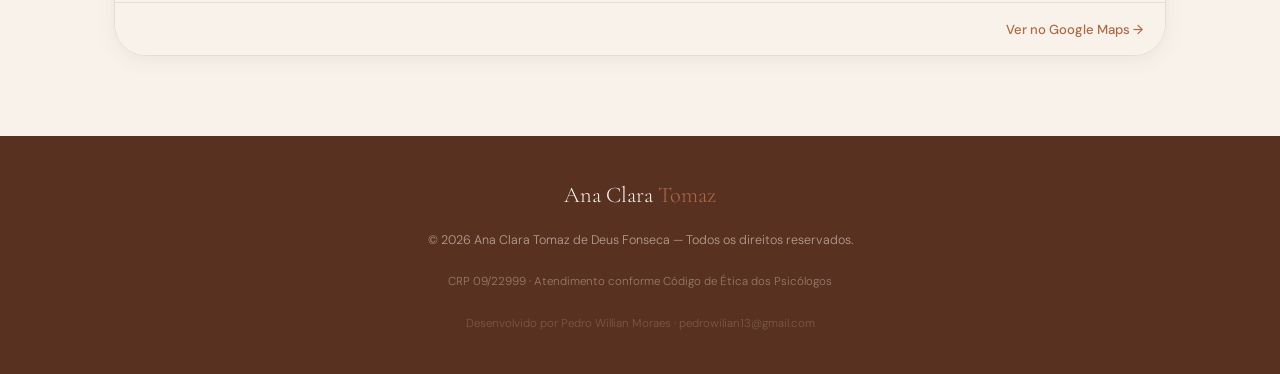
==== commit 6ed1b7ae: "Melhorias visuais, limpeza de código e analytics - Hero full-bleed com foto de fundo e degradê (mobi" ====
--- a/index.html
+++ b/index.html
@@ -11,13 +11,12 @@
   <link rel="apple-touch-icon" href="img/favicon.png" />
 
   <!-- ── Open Graph — aparência ao compartilhar no WhatsApp, Instagram etc. ── -->
-  <!-- ⚠️ Troque a URL abaixo pelo endereço real do site quando publicar       -->
   <meta property="og:type"        content="website" />
   <meta property="og:locale"      content="pt_BR" />
-  <meta property="og:url"         content="https://site-ana-clara-gray.vercel.app/" />
+  <meta property="og:url"         content="https://psianaclaratomaz.com.br/" />
   <meta property="og:title"       content="Ana Clara Tomaz | Psicóloga" />
   <meta property="og:description" content="Acompanhamento psicológico voltado ao público feminino, a partir de 13 anos. Atendimento com propósito, empático e acolhedor." />
-  <meta property="og:image"       content="https://site-ana-clara-gray.vercel.app/img/capa.jpeg" />
+  <meta property="og:image"       content="https://psianaclaratomaz.com.br/img/capa.JPG" />
   <meta property="og:image:width"  content="1200" />
   <meta property="og:image:height" content="630" />
 
@@ -25,13 +24,31 @@
   <meta name="twitter:card"        content="summary_large_image" />
   <meta name="twitter:title"       content="Ana Clara Tomaz | Psicóloga" />
   <meta name="twitter:description" content="Acompanhamento psicológico voltado ao público feminino, a partir de 13 anos. Atendimento com propósito, empático e acolhedor." />
-  <meta name="twitter:image"       content="https://site-ana-clara-gray.vercel.app/img/capa.jpeg" />
+  <meta name="twitter:image"       content="https://psianaclaratomaz.com.br/img/capa.JPG" />
 
   <link rel="preconnect" href="https://fonts.googleapis.com" />
   <link rel="preconnect" href="https://fonts.gstatic.com" crossorigin />
   <link href="https://fonts.googleapis.com/css2?family=Cormorant+Garamond:ital,wght@0,300;0,400;0,600;1,300;1,400&family=DM+Sans:wght@300;400;500&display=swap" rel="stylesheet" />
   <link href="https://unpkg.com/aos@2.3.4/dist/aos.css" rel="stylesheet" />
   <link rel="stylesheet" href="css/style.css" />
+
+  <!-- Microsoft Clarity -->
+  <script type="text/javascript">
+    (function(c,l,a,r,i,t,y){
+        c[a]=c[a]||function(){(c[a].q=c[a].q||[]).push(arguments)};
+        t=l.createElement(r);t.async=1;t.src="https://www.clarity.ms/tag/"+i;
+        y=l.getElementsByTagName(r)[0];y.parentNode.insertBefore(t,y);
+    })(window, document, "clarity", "script", "x0bhpx7zdt");
+  </script>
+
+  <!-- Google Analytics (GA4) -->
+  <script async src="https://www.googletagmanager.com/gtag/js?id=G-8SKCY341N2"></script>
+  <script>
+    window.dataLayer = window.dataLayer || [];
+    function gtag(){dataLayer.push(arguments);}
+    gtag('js', new Date());
+    gtag('config', 'G-8SKCY341N2');
+  </script>
 </head>
 <body>
 
@@ -45,7 +62,6 @@
         <li><a href="#sobre">Sobre</a></li>
         <li><a href="#beneficios">Benefícios</a></li>
         <li><a href="#fotos">Trajetória</a></li>
-        <li><a href="#certificados">Certificados</a></li>
         <li><a href="#faq">FAQ</a></li>
         <li><a href="#contato">Contato</a></li>
       </ul>
@@ -60,28 +76,29 @@
   <div class="mobile-menu" id="mobileMenu" role="dialog" aria-modal="true" aria-label="Menu de navegação">
     <a href="#sobre"      class="mobile-link">Sobre</a>
     <a href="#beneficios" class="mobile-link">Benefícios</a>
-    <a href="#fotos"         class="mobile-link">Trajetória</a>
-    <a href="#certificados" class="mobile-link">Certificados</a>
-    <a href="#faq"          class="mobile-link">FAQ</a>
+    <a href="#fotos" class="mobile-link">Trajetória</a>
+    <a href="#faq"   class="mobile-link">FAQ</a>
     <a href="#contato"    class="mobile-link">Contato</a>
     <a href="#cta"        class="btn btn-primary mobile-link">Agendar consulta</a>
   </div>
 
   <!-- HERO -->
   <section id="hero" aria-labelledby="hero-title">
+
+    <!-- FOTO FULL-BLEED -->
+    <div class="hero-bg-photo">
+      <img
+        id="heroBgPhoto"
+        src="img/capa.JPG"
+        alt="Ana Clara Tomaz, psicóloga"
+        class="hero-photo"
+        width="800"
+        height="1067"
+      />
+      <div class="hero-photo-fade" aria-hidden="true"></div>
+    </div>
+
     <div class="hero-inner container">
-
-      <!-- FOTO -->
-      <div class="hero-visual" data-aos="fade-up" data-aos-duration="800">
-        <div class="hero-photo-wrap">
-          <img
-            src="img/capa.jpeg"
-            alt="Ana Clara Tomaz, psicóloga"
-            class="hero-photo"
-          />
-          <div class="hero-line" aria-hidden="true"></div>
-        </div>
-      </div>
 
       <!-- NOME + TEXTO -->
       <div class="hero-text" data-aos="fade-up" data-aos-duration="800" data-aos-delay="100">
@@ -103,7 +120,6 @@
             <path d="M3 8h10M9 4l4 4-4 4" stroke="currentColor" stroke-width="1.5" stroke-linecap="round" stroke-linejoin="round"/>
           </svg>
         </a>
-        <a href="#sobre" class="btn btn-outline">Conheça a Ana Clara</a>
       </div>
 
     </div>
@@ -116,45 +132,11 @@
         <p class="tag">Quem sou eu</p>
         <h2 id="sobre-title">Presença que<br><em>acolhe</em> e transforma</h2>
         <div class="sobre-paragrafos">
-          <p>
-            Sou Ana Clara Tomaz, psicóloga formada pela PUC Goiás (CRP 09/22999).
-            Estou me especializando em Neuropsicologia.
-            Atendo de forma online adolescentes e adultos,
-            que buscam compreender e lidar melhor com suas questões comportamentais e socioemocionais.
-          </p>
-          <p>
-            Escolhi direcionar meus estudos especialmente ao público feminino,
-            justamente por me identificar com a complexidade e desafios de ser uma mulher no mundo que vivemos.
-            Acredito que cada mulher carrega uma história única e que merece ser acolhida.
-          </p>
-          <p>
-            Minha atuação é guiada pela escuta ativa, empatia
-            e ciência, respeitando a singularidade de cada história!
-          </p>
+          <!-- conteúdo injetado por main.js via content.json -->
         </div>
 
         <div class="formacao-cards">
-          <div class="formacao-item">
-            <div class="formacao-icon" aria-hidden="true">🎓</div>
-            <div>
-              <strong>Graduação em Psicologia</strong>
-              <span>PUC-GO · 2025</span>
-            </div>
-          </div>
-          <div class="formacao-item">
-            <div class="formacao-icon" aria-hidden="true">📋</div>
-            <div>
-              <strong>Registro Profissional</strong>
-              <span>CRP 09/22999 · Atuação ética e comprometida</span>
-            </div>
-          </div>
-          <div class="formacao-item">
-            <div class="formacao-icon" aria-hidden="true">💡</div>
-            <div>
-              <strong>Abordagem</strong>
-              <span>Terapia Cognitiva - Comportamental & Contextuais</span>
-            </div>
-          </div>
+          <!-- cards injetados por main.js via content.json -->
         </div>
       </div>
     </div>
@@ -301,8 +283,8 @@
     </div>
   </section>
 
-  <!-- CERTIFICADOS -->
-  <section id="certificados" aria-labelledby="certificados-title">
+  <!-- CERTIFICADOS — oculto até ter certificados reais de cursos/especializações -->
+  <section id="certificados" aria-labelledby="certificados-title" style="display:none">
     <div class="container">
       <header class="cert-header" data-aos="fade-up">
         <p class="tag">Formação continuada</p>
@@ -367,6 +349,32 @@
         </div>
 
       </div>
+
+      <!-- MAPA -->
+      <div class="contato-mapa" data-aos="fade-up" data-aos-delay="100">
+        <div class="contato-mapa-header">
+          <svg width="18" height="18" viewBox="0 0 24 24" fill="none" stroke="currentColor" stroke-width="2" stroke-linecap="round" stroke-linejoin="round" aria-hidden="true"><path d="M21 10c0 7-9 13-9 13s-9-6-9-13a9 9 0 0 1 18 0z"/><circle cx="12" cy="10" r="3"/></svg>
+          Atendimento presencial e online
+        </div>
+        <iframe
+          src="https://www.google.com/maps/embed?pb=!1m18!1m12!1m3!1d3821.1420911316586!2d-49.2715306!3d-16.719760599999997!2m3!1f0!2f0!3f0!3m2!1i1024!2i768!4f13.1!3m3!1m2!1s0x935ef1004aac2933%3A0x98406105a7fce17a!2sVioleta%20Espa%C3%A7o%20Terap%C3%AAutico!5e0!3m2!1spt-BR!2sbr!4v1780333338162!5m2!1spt-BR!2sbr"
+          width="100%"
+          height="340"
+          style="border:0"
+          allowfullscreen=""
+          loading="lazy"
+          referrerpolicy="no-referrer-when-downgrade"
+          title="Localização do consultório — Ana Clara Tomaz"
+        ></iframe>
+        <div class="contato-mapa-footer">
+          <a
+            href="https://maps.app.goo.gl/pXWJ1yP5svu3ZbXg6"
+            target="_blank"
+            rel="noopener noreferrer"
+          >Ver no Google Maps →</a>
+        </div>
+      </div>
+
     </div>
   </section>
 
@@ -376,7 +384,7 @@
       <div class="footer-logo">Ana Clara <span>Tomaz</span></div>
       <p>© 2026 Ana Clara Tomaz de Deus Fonseca — Todos os direitos reservados.</p>
       <p class="footer-crp">CRP 09/22999 · Atendimento conforme Código de Ética dos Psicólogos</p>
-      <p class="dev-credit">Desenvolvido por Pedro Willian Moraes · <a href="mailto:pedrowilian13@gmail.com">pedrowilian13@gmail.com</a> . <a href="admin/index.html">admin</a></p>
+      <p class="dev-credit">Desenvolvido por Pedro Willian Moraes · <a href="mailto:pedrowilian13@gmail.com">pedrowilian13@gmail.com</a></p>
     </div>
   </footer>
 
--- a/css/style.css
+++ b/css/style.css
@@ -12,17 +12,19 @@
      07. Menu Mobile
      08. Hero
      09. Sobre
-     10. Público Atendido
-     11. Benefícios
-     12. Abordagem / Quote
-     13. CTA Principal
-     14. Contato
-     15. Footer
-     16. WhatsApp Flutuante
-     17. Barra de Progresso
-     18. Responsividade — Tablet (≥ 640px)
-     19. Responsividade — Desktop (≥ 900px)
-     20. Animações (estado inicial)
+     10. Benefícios
+     11. Abordagem / Quote
+     12. CTA Principal
+     13. Fotos / Carrossel
+     14. FAQ
+     15. Contato
+     16. Footer
+     17. WhatsApp Flutuante
+     18. Barra de Progresso
+     19. Responsividade — Tablet (≥ 640px)
+     20. Responsividade — Desktop (≥ 900px)
+     21. Foco Visível
+     22. Preferência de Movimento Reduzido
 ============================================================================= */
 
 
@@ -78,8 +80,6 @@
   font-size: 16px;
   line-height: 1.7;
   overflow-x: hidden;
-  /* Cursor personalizado sutil */
-  cursor: url("data:image/svg+xml,%3Csvg xmlns='http://www.w3.org/2000/svg' width='20' height='20' viewBox='0 0 20 20'%3E%3Ccircle cx='10' cy='10' r='4' fill='%23C4896A' opacity='0.7'/%3E%3C/svg%3E") 10 10, auto;
 }
 
 img {
@@ -340,11 +340,33 @@
 ============================================================================= */
 #hero {
   min-height: 100svh;
-  padding-top: 7rem;
   position: relative;
   overflow: hidden;
   display: flex;
-  align-items: center;
+  align-items: flex-end;
+}
+
+/* Foto full-bleed — mobile: cobre tudo; desktop: só metade direita */
+.hero-bg-photo {
+  position: absolute;
+  inset: 0;
+  pointer-events: none;
+}
+
+.hero-bg-photo .hero-photo {
+  width: 100%;
+  height: 100%;
+  object-fit: cover;
+  object-position: center center;
+  border-radius: 0;
+  aspect-ratio: unset;
+}
+
+/* Degradê vertical (mobile): transparente no topo → creme sólido em ~75% */
+.hero-photo-fade {
+  position: absolute;
+  inset: 0;
+  background: linear-gradient(to bottom, transparent 25%, var(--nude) 75%);
 }
 
 .hero-inner {
@@ -353,6 +375,10 @@
   align-items: center;
   gap: 2rem;
   width: 100%;
+  padding-top: 52svh;
+  padding-bottom: 4rem;
+  position: relative;
+  z-index: 1;
 }
 
 /* Ornamentos de fundo — formas orgânicas em pseudo-elementos */
@@ -434,85 +460,6 @@
   justify-content: center;
 }
 
-/* Coluna da foto */
-.hero-visual {
-  position: relative;
-  z-index: 1;
-  display: flex;
-  justify-content: center;
-}
-.hero-photo-wrap {
-  position: relative;
-  width: min(300px, 75vw);
-}
-
-/* Placeholder (quando não há foto real) */
-.photo-placeholder {
-  width: 100%;
-  aspect-ratio: 3 / 4;
-  border-radius: var(--radius-lg);
-  background: linear-gradient(145deg, var(--nude-dark) 0%, #ddd0c4 100%);
-  display: flex;
-  flex-direction: column;
-  align-items: center;
-  justify-content: center;
-  gap: 1rem;
-  color: var(--marrom-mid);
-  font-size: 0.8rem;
-  letter-spacing: 0.08em;
-  text-align: center;
-  padding: 1rem;
-  position: relative;
-  overflow: hidden;
-}
-.photo-placeholder::before {
-  content: '';
-  position: absolute;
-  inset: 0;
-  background: url("data:image/svg+xml,%3Csvg xmlns='http://www.w3.org/2000/svg' width='80' height='80' viewBox='0 0 80 80'%3E%3Ccircle cx='40' cy='30' r='18' fill='%23C4896A' opacity='0.3'/%3E%3Cellipse cx='40' cy='70' rx='28' ry='20' fill='%23C4896A' opacity='0.2'/%3E%3C/svg%3E") center 30% / 80px no-repeat;
-}
-.photo-icon  { font-size: 3rem; opacity: 0.4; }
-.photo-label { opacity: 0.6; font-family: var(--font-body); }
-
-/* Badge flutuante sobre a foto */
-.hero-badge {
-  position: absolute;
-  bottom: -1rem;
-  left: -2rem;
-  background: var(--branco);
-  border-radius: var(--radius-sm);
-  padding: 0.9rem 1.2rem;
-  box-shadow: 0 8px 32px rgba(92, 61, 46, 0.12);
-  font-size: 0.78rem;
-  color: var(--marrom-mid);
-  max-width: 160px;
-  line-height: 1.4;
-}
-.hero-badge strong {
-  display: block;
-  font-size: 1rem;
-  color: var(--marrom);
-  font-family: var(--font-display);
-}
-
-/* Foto principal do hero */
-.hero-photo {
-  width: 100%;
-  aspect-ratio: 3 / 4;
-  border-radius: var(--radius-lg);
-  object-fit: cover;
-}
-
-/* Linha decorativa lateral */
-.hero-line {
-  position: absolute;
-  top: 2rem;
-  right: -1.5rem;
-  width: 3px;
-  height: 80px;
-  background: linear-gradient(to bottom, var(--terracota), transparent);
-  border-radius: 2px;
-}
 
 
 /* =============================================================================
@@ -525,14 +472,7 @@
 }
 
 
-.sobre-grid {
-  display: grid;
-  grid-template-columns: 1fr;
-  gap: 3rem;
-  align-items: center;
-}
-
-/* Layout centralizado (sem foto) */
+/* Layout centralizado */
 .sobre-content-centered {
   max-width: 700px;
   margin-inline: auto;
@@ -542,37 +482,6 @@
 .sobre-content-centered h2    { margin-bottom: 1.5rem; }
 .sobre-content-centered h2 em { font-style: italic; color: var(--terracota); }
 .sobre-content-centered p     { color: var(--marrom-mid); margin-bottom: 1rem; }
-
-/* Foto da seção Sobre (mantido para compatibilidade) */
-.sobre-foto-wrap {
-  position: relative;
-}
-.sobre-foto {
-  width: 100%;
-  max-width: 380px;
-  aspect-ratio: 1 / 1.1;
-  border-radius: var(--radius-lg) var(--radius-lg) var(--radius-lg) 0;
-  object-fit: cover;
-  display: block;
-}
-
-/* Círculo decorativo atrás da foto */
-.sobre-deco {
-  position: absolute;
-  bottom: -1.5rem;
-  right: -1.5rem;
-  width: 140px;
-  height: 140px;
-  border-radius: 50%;
-  border: 2px solid var(--salvia);
-  opacity: 0.4;
-}
-
-/* Texto do Sobre (versão com foto — mantido para compatibilidade) */
-.sobre-content .tag  { margin-bottom: 1rem; }
-.sobre-content h2    { margin-bottom: 1.5rem; }
-.sobre-content h2 em { font-style: italic; color: var(--terracota); }
-.sobre-content p     { color: var(--marrom-mid); margin-bottom: 1rem; }
 
 /* Cards de formação acadêmica */
 .formacao-cards {
@@ -610,61 +519,7 @@
 
 
 /* =============================================================================
-   10. PÚBLICO ATENDIDO
-============================================================================= */
-#publico {
-  background: var(--nude);
-  text-align: center;
-}
-
-.publico-header .tag { margin-bottom: 1rem; }
-.publico-header h2   { margin-bottom: 1rem; }
-.publico-header p {
-  max-width: 520px;
-  margin-inline: auto;
-  color: var(--marrom-mid);
-  margin-bottom: 3rem;
-}
-
-.publico-cards {
-  display: grid;
-  grid-template-columns: 1fr;
-  gap: 1.5rem;
-}
-
-.publico-card {
-  background: var(--creme);
-  border-radius: var(--radius-lg);
-  padding: 2rem 1.5rem;
-  position: relative;
-  overflow: hidden;
-  transition:
-    transform   0.3s var(--ease-smooth),
-    box-shadow  0.3s var(--ease-smooth);
-}
-@media (hover: hover) and (pointer: fine) {
-  .publico-card:hover {
-    transform: translateY(-6px);
-    box-shadow: 0 16px 40px rgba(92, 61, 46, 0.1);
-  }
-}
-
-/* Faixa de cor no topo de cada card */
-.publico-card::before {
-  content: '';
-  position: absolute;
-  top: 0; left: 0; right: 0;
-  height: 4px;
-  background: linear-gradient(90deg, var(--terracota), var(--salvia));
-}
-
-.card-emoji      { font-size: 2.5rem; margin-bottom: 1rem; }
-.publico-card h3 { margin-bottom: 0.7rem; font-size: 1.4rem; }
-.publico-card p  { font-size: 0.9rem; color: var(--marrom-mid); }
-
-
-/* =============================================================================
-   11. BENEFÍCIOS
+   10. BENEFÍCIOS
 ============================================================================= */
 #beneficios {
   background: var(--marrom);
@@ -701,6 +556,7 @@
   gap: 1.5rem;
 }
 
+
 .beneficio-item {
   display: flex;
   gap: 1.2rem;
@@ -996,77 +852,8 @@
 .cert-header h2 em { font-style: italic; color: var(--terracota); }
 .cert-header p     { color: var(--marrom-mid); max-width: 480px; margin-inline: auto; }
 
-.cert-lista {
-  display: grid;
-  grid-template-columns: 1fr;
-  gap: 1.2rem;
-  max-width: 820px;
-  margin-inline: auto;
-}
-
-@media (min-width: 640px) {
-  .cert-lista { grid-template-columns: repeat(2, 1fr); }
-}
-
-.cert-item {
-  display: flex;
-  align-items: flex-start;
-  gap: 1.1rem;
-  background: var(--branco);
-  border-radius: var(--radius-sm);
-  padding: 1.4rem 1.6rem;
-  box-shadow: 0 2px 12px rgba(92, 61, 46, 0.07);
-  transition: box-shadow 0.3s var(--ease-smooth), transform 0.3s var(--ease-smooth);
-}
-@media (hover: hover) and (pointer: fine) {
-  .cert-item:hover {
-    box-shadow: 0 8px 28px rgba(92, 61, 46, 0.13);
-    transform: translateY(-3px);
-  }
-}
-
-.cert-icon {
-  font-size: 1.8rem;
-  flex-shrink: 0;
-  line-height: 1;
-  margin-top: 0.1rem;
-}
-
-.cert-info {
-  display: flex;
-  flex-direction: column;
-  gap: 0.25rem;
-}
-.cert-titulo {
-  font-family: var(--font-display);
-  font-size: 1.05rem;
-  font-weight: 600;
-  color: var(--marrom);
-  line-height: 1.3;
-}
-.cert-inst,
-.cert-ano {
-  font-size: 0.82rem;
-  color: var(--marrom-mid);
-}
-.cert-ano::before { content: '· '; }
-.cert-desc {
-  font-size: 0.85rem;
-  color: var(--marrom-mid);
-  margin-top: 0.3rem;
-  line-height: 1.5;
-}
-
-.cert-vazio {
-  text-align: center;
-  color: var(--marrom-mid);
-  font-style: italic;
-  padding: 2rem 0;
-}
-
-
-/* =============================================================================
-   16. PERGUNTAS FREQUENTES (FAQ)
+/* =============================================================================
+   14. PERGUNTAS FREQUENTES (FAQ)
 ============================================================================= */
 #faq {
   background: var(--nude);
@@ -1152,7 +939,7 @@
 
 /* =============================================================================
    15. CONTATO
-============================================================================= */
+=============================================================================  */
 #contato {
   background: var(--creme);
 }
@@ -1180,6 +967,13 @@
   transition:
     transform   0.3s var(--ease-smooth),
     box-shadow  0.3s var(--ease-smooth);
+  display: flex;
+  flex-direction: column;
+  align-items: center;
+}
+
+.contato-card .btn {
+  margin-top: auto;
 }
 @media (hover: hover) and (pointer: fine) {
   .contato-card:hover {
@@ -1217,8 +1011,52 @@
 }
 
 
-/* =============================================================================
-   15. FOOTER
+/* Bloco de mapa na seção de contato */
+.contato-mapa {
+  margin-top: 2.5rem;
+  border-radius: var(--radius-lg);
+  overflow: hidden;
+  box-shadow: 0 4px 20px rgba(92, 61, 46, 0.08);
+  border: 1px solid oklch(90% 0.018 65);
+}
+
+.contato-mapa-header {
+  display: flex;
+  align-items: center;
+  gap: 0.6rem;
+  background: var(--creme);
+  padding: 0.9rem 1.4rem;
+  font-size: 0.85rem;
+  font-weight: 500;
+  color: var(--marrom);
+  border-bottom: 1px solid oklch(90% 0.018 65);
+}
+
+.contato-mapa iframe {
+  display: block;
+}
+
+.contato-mapa-footer {
+  background: var(--creme);
+  padding: 0.8rem 1.4rem;
+  border-top: 1px solid oklch(90% 0.018 65);
+  text-align: right;
+}
+
+.contato-mapa-footer a {
+  font-size: 0.82rem;
+  font-weight: 500;
+  color: var(--terracota);
+  transition: opacity 0.2s;
+}
+
+.contato-mapa-footer a:hover {
+  opacity: 0.75;
+}
+
+
+/* =============================================================================
+   16. FOOTER
 ============================================================================= */
 footer {
   background: var(--marrom);
@@ -1323,9 +1161,14 @@
    18. RESPONSIVIDADE — TABLET (≥ 640px)
 ============================================================================= */
 @media (min-width: 640px) {
-  .publico-cards  { grid-template-columns: repeat(2, 1fr); }
   .beneficios-grid { grid-template-columns: repeat(2, 1fr); }
   .contato-grid   { grid-template-columns: repeat(2, 1fr); }
+
+  .beneficio-item:last-child:nth-child(odd) {
+    grid-column: 1 / -1;
+    max-width: calc(50% - 0.75rem);
+    margin-inline: auto;
+  }
 }
 
 
@@ -1337,52 +1180,49 @@
   .nav-links  { display: flex; }
   .hamburger  { display: none; }
 
-  /* Hero: layout de duas colunas (foto | texto) */
+  /* Hero: foto na metade direita, texto na metade esquerda */
+  #hero {
+    align-items: center;
+  }
+
+  .hero-bg-photo {
+    position: absolute;
+    left: 48%;
+    right: 0;
+    top: 0;
+    bottom: 0;
+  }
+
+  /* Degradê horizontal (desktop): creme sólido na esquerda → transparente */
+  .hero-photo-fade {
+    background: linear-gradient(to right, var(--nude) 0%, transparent 40%);
+  }
+
   .hero-inner {
     display: grid;
     grid-template-columns: 1fr 1fr;
     grid-template-areas:
-      "visual text"
-      "visual cta";
-    gap: 2rem 4rem;
+      "text ."
+      "cta  .";
+    gap: 2rem 0;
     align-items: start;
-  }
-  .hero-text        { grid-area: text; text-align: left; }
-  .hero-visual      { grid-area: visual; grid-row: span 2; justify-content: flex-start; align-self: center; }
-  .hero-cta-group   { grid-area: cta; justify-content: flex-start; align-self: start; }
-  .hero-sub         { margin-inline: 0; }
-  .hero-destaque    { margin-inline: 0; }
-  .hero-photo-wrap  { width: 340px; }
+    padding-top: 7rem;
+    padding-bottom: 7rem;
+  }
+  .hero-text      { grid-area: text; text-align: left; }
+  .hero-cta-group { grid-area: cta; justify-content: flex-start; align-self: start; }
+  .hero-sub       { margin-inline: 0; }
+  .hero-destaque  { margin-inline: 0; }
 
   /* Sobre: mantém centralizado */
   .sobre-content-centered { max-width: 760px; }
 
-  /* Grids de 3 colunas */
-  .publico-cards    { grid-template-columns: repeat(3, 1fr); }
-  .contato-grid     { grid-template-columns: repeat(3, 1fr); }
   .contato-grid--2  { grid-template-columns: repeat(2, 1fr); max-width: 640px; }
 }
 
 
 /* =============================================================================
-   20. ANIMAÇÕES — estado inicial para elementos com data-animate
-       (alternativa ao AOS para elementos simples)
-============================================================================= */
-[data-animate] {
-  opacity: 0;
-  transform: translateY(24px);
-  transition:
-    opacity   0.45s var(--ease-smooth),
-    transform 0.45s var(--ease-smooth);
-}
-[data-animate].visible {
-  opacity: 1;
-  transform: translateY(0);
-}
-
-
-/* =============================================================================
-   21. FOCO VISÍVEL
+   20. FOCO VISÍVEL
 ============================================================================= */
 :focus-visible {
   outline: 2px solid var(--terracota);
@@ -1401,7 +1241,7 @@
 
 
 /* =============================================================================
-   22. PREFERÊNCIA DE MOVIMENTO REDUZIDO
+   21. PREFERÊNCIA DE MOVIMENTO REDUZIDO
 ============================================================================= */
 @media (prefers-reduced-motion: reduce) {
   *, *::before, *::after {
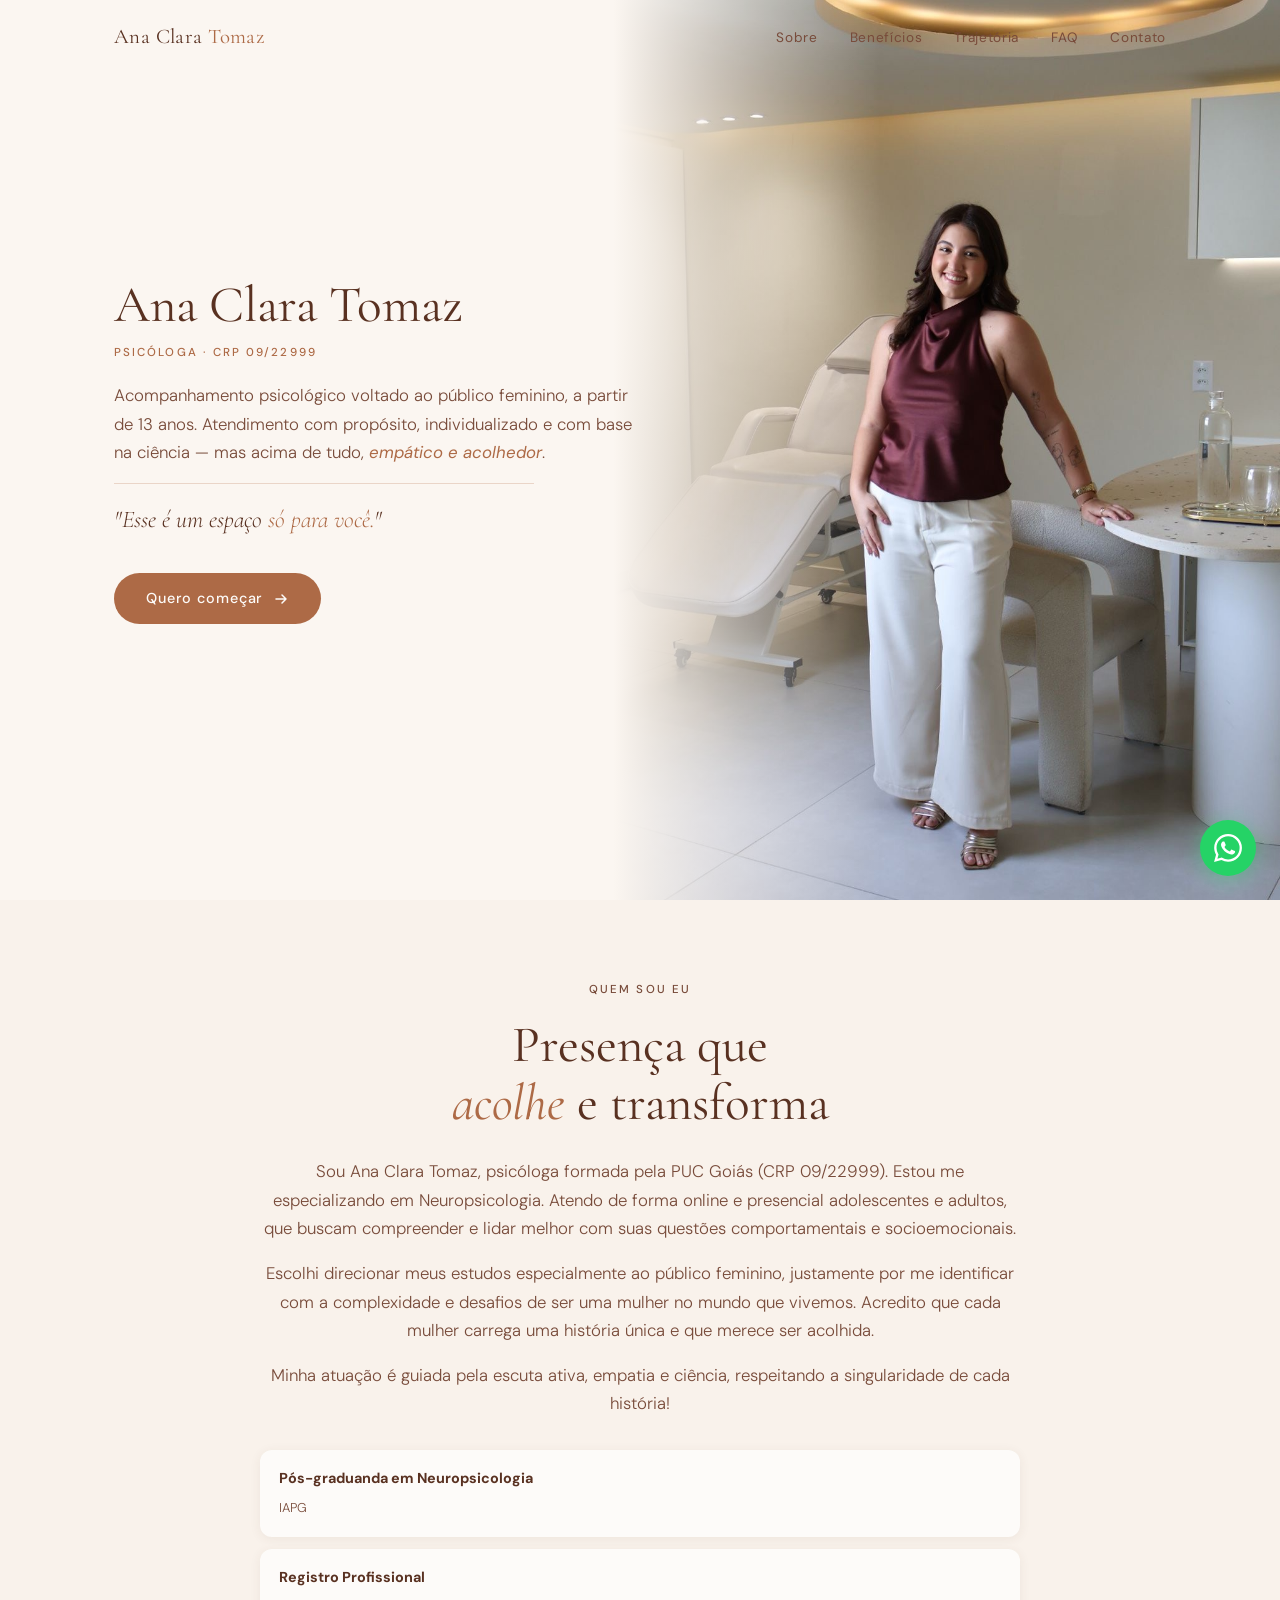
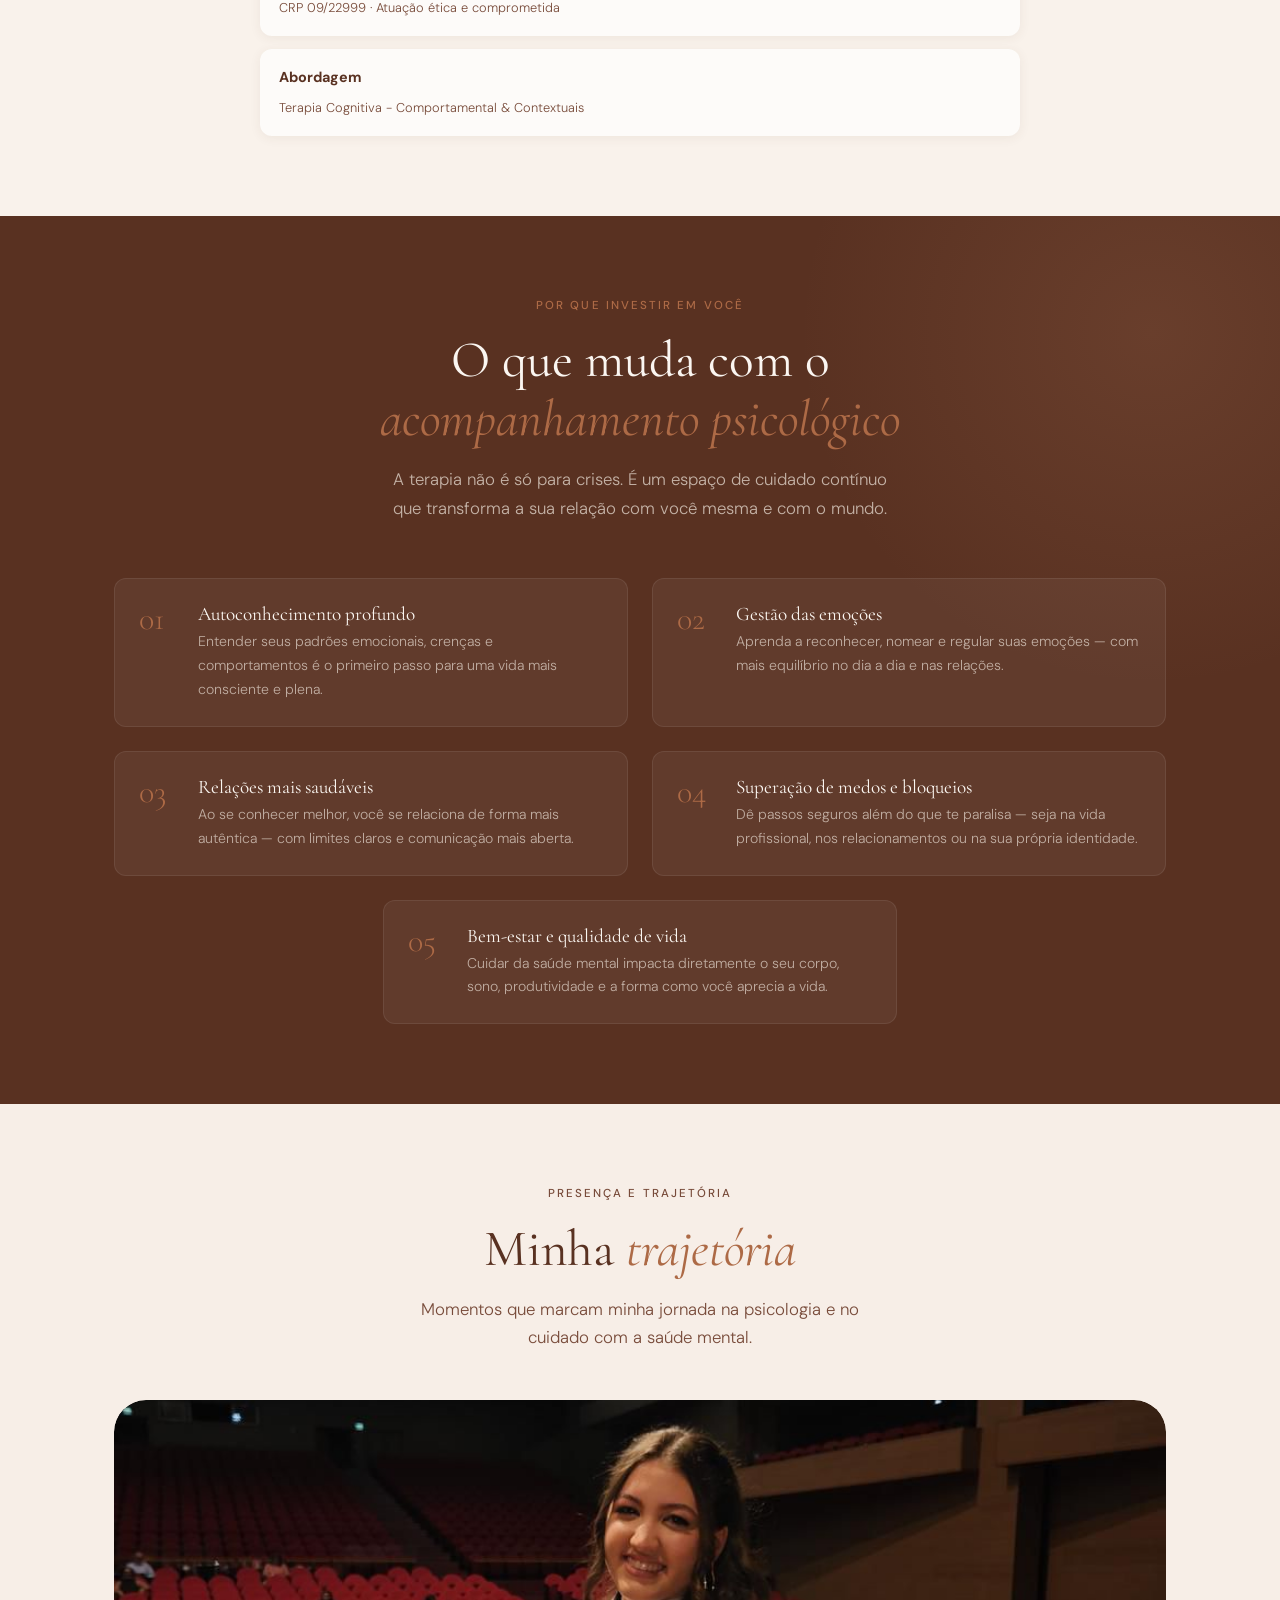
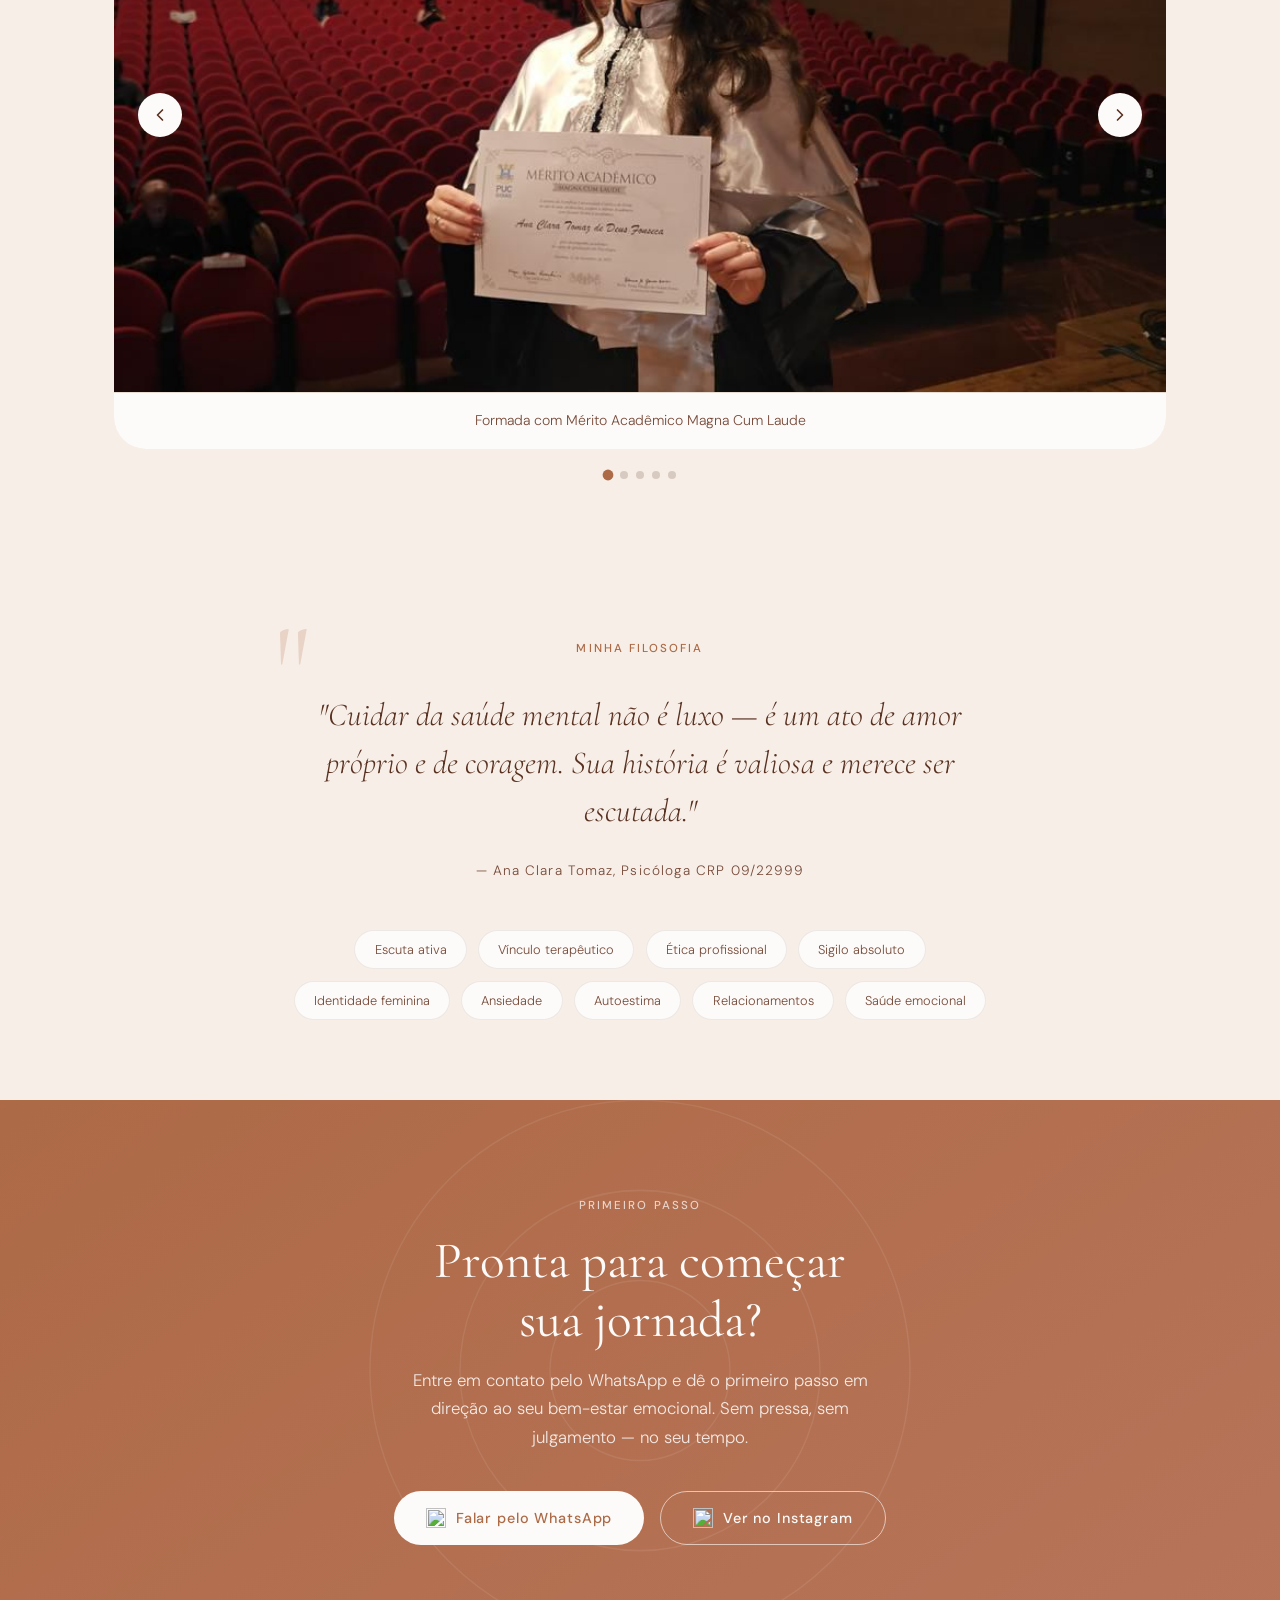
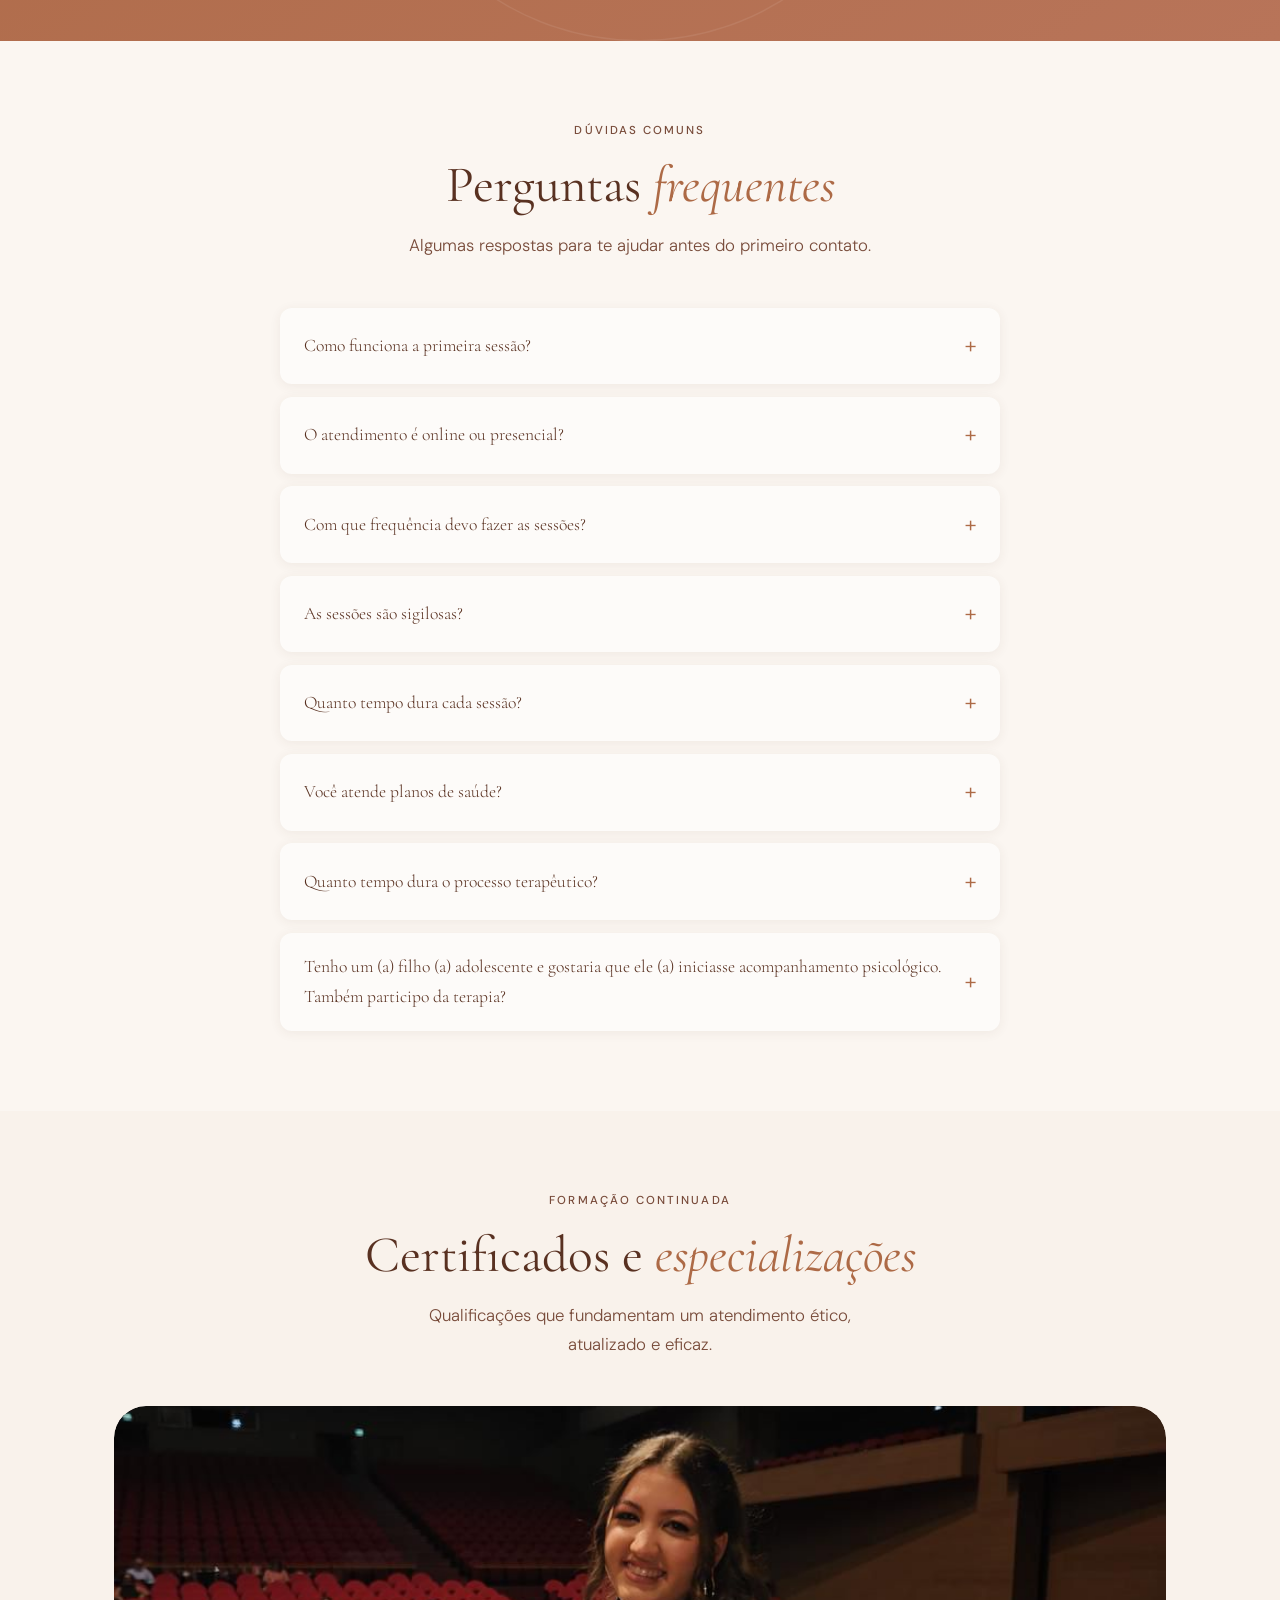
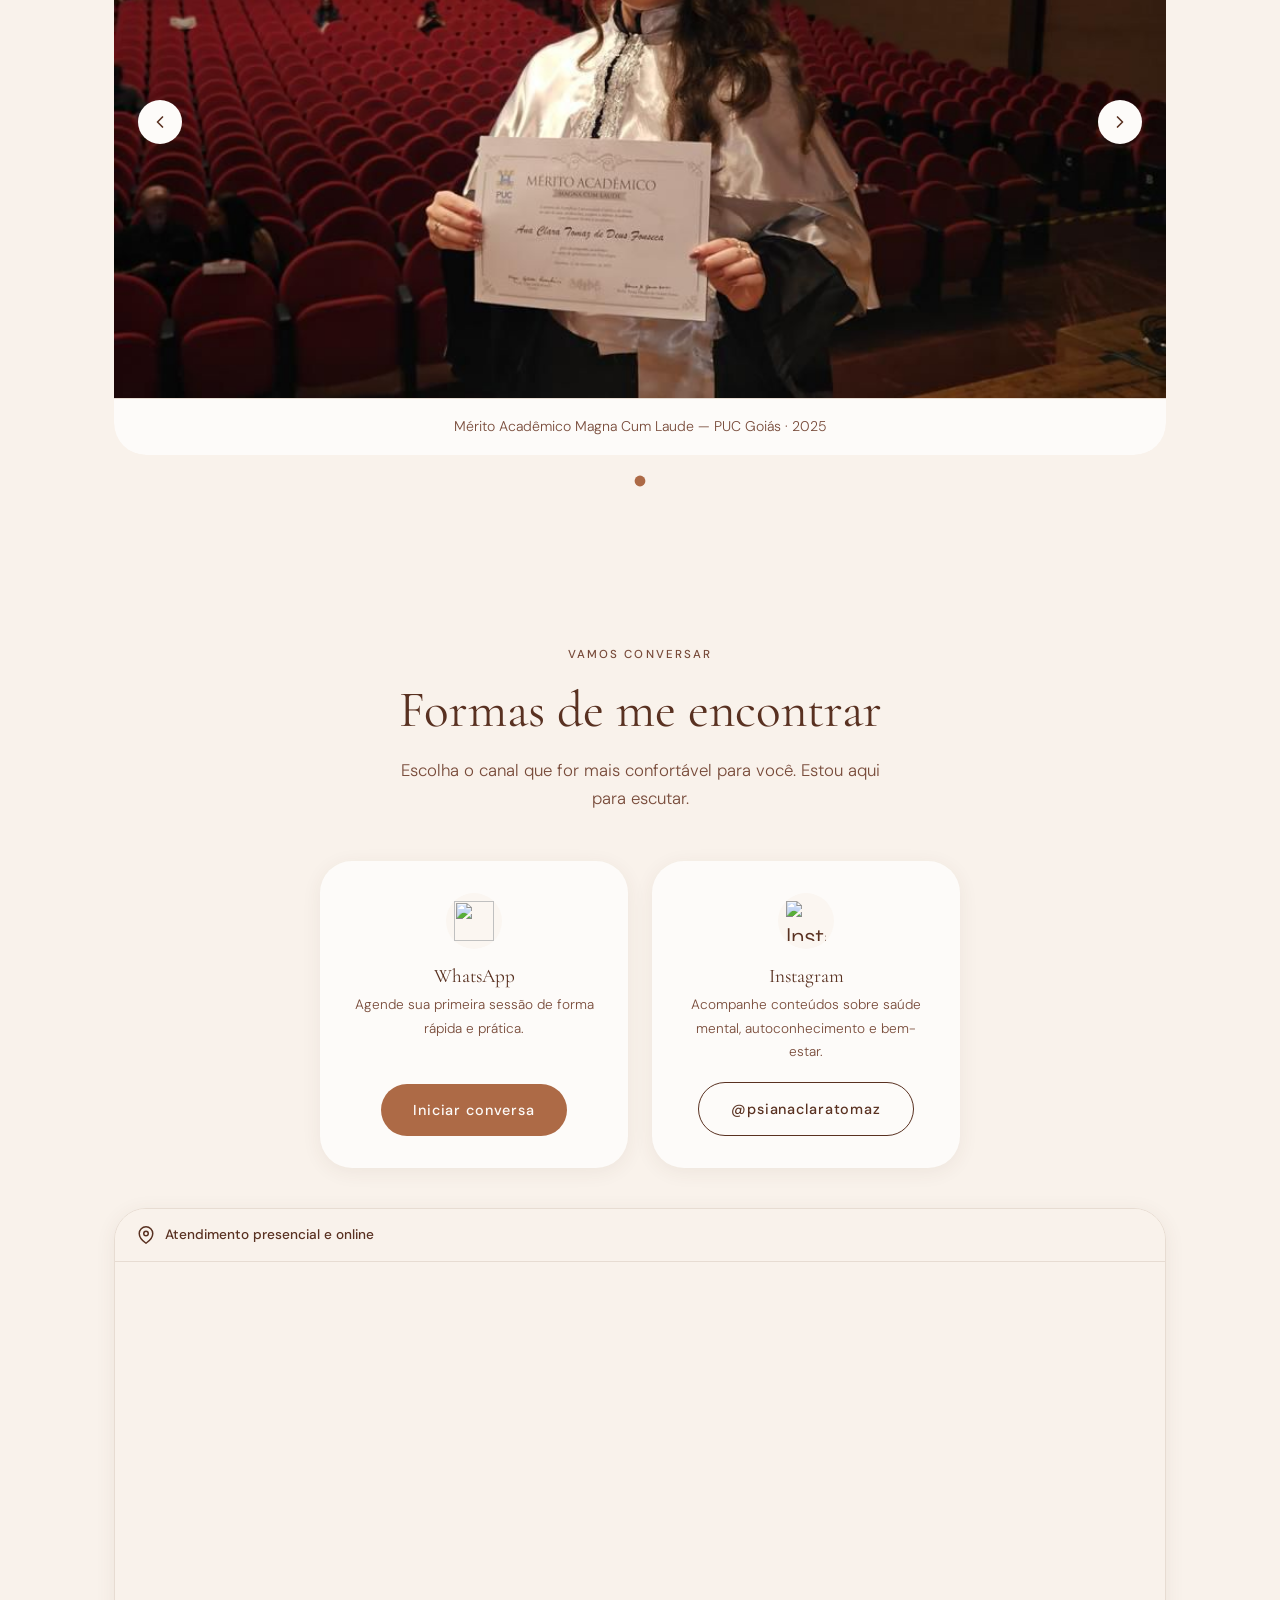
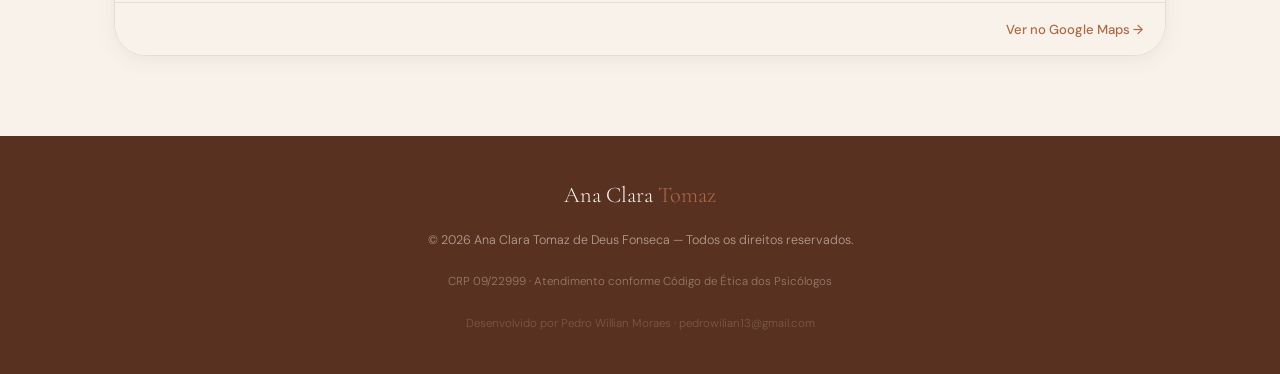
==== commit 5b9641fa: "Polish: performance, acessibilidade e ajustes mobile - Preload + fetchpriority=high na imagem hero (" ====
--- a/index.html
+++ b/index.html
@@ -31,6 +31,7 @@
   <link href="https://fonts.googleapis.com/css2?family=Cormorant+Garamond:ital,wght@0,300;0,400;0,600;1,300;1,400&family=DM+Sans:wght@300;400;500&display=swap" rel="stylesheet" />
   <link href="https://unpkg.com/aos@2.3.4/dist/aos.css" rel="stylesheet" />
   <link rel="stylesheet" href="css/style.css" />
+  <link rel="preload" as="image" href="img/capa.JPG" />
 
   <!-- Microsoft Clarity -->
   <script type="text/javascript">
@@ -52,10 +53,12 @@
 </head>
 <body>
 
+  <a href="#sobre" class="skip-link">Pular para o conteúdo</a>
+
   <div class="progress-bar" id="progressBar" aria-hidden="true"></div>
 
   <!-- NAVBAR -->
-  <nav id="navbar" role="navigation" aria-label="Navegação principal">
+  <nav id="navbar" aria-label="Navegação principal">
     <div class="container nav-inner">
       <a href="#hero" class="nav-logo">Ana Clara <span>Tomaz</span></a>
       <ul class="nav-links" role="list">
@@ -94,6 +97,7 @@
         class="hero-photo"
         width="800"
         height="1067"
+        fetchpriority="high"
       />
       <div class="hero-photo-fade" aria-hidden="true"></div>
     </div>
@@ -219,7 +223,7 @@
   <section id="abordagem" aria-labelledby="abordagem-label">
     <div class="container">
       <div class="quote-block" data-aos="fade-up">
-        <p id="abordagem-label" class="tag" style="margin-bottom:2rem;">Minha filosofia</p>
+        <p id="abordagem-label" class="tag">Minha filosofia</p>
         <blockquote class="quote-text">
           "Cuidar da saúde mental não é luxo — é um ato de amor próprio e de coragem. Sua história é valiosa e merece ser escutada."
         </blockquote>
@@ -255,7 +259,7 @@
           rel="noopener noreferrer"
           class="btn btn-cta-white"
         >
-            <img src="img/logo_wpp.png" alt="" aria-hidden="true" style="width:20px;height:20px;object-fit:contain;"> Falar pelo WhatsApp
+            <img src="img/logo_wpp.png" alt="" aria-hidden="true" class="icon-sm"> Falar pelo WhatsApp
         </a>
         <a
           href="https://www.instagram.com/psianaclaratomaz/"
@@ -263,7 +267,7 @@
           rel="noopener noreferrer"
           class="btn btn-cta-ghost"
         >
-          <img src="img/logo_insta.png" alt="" aria-hidden="true" style="width:20px;height:20px;object-fit:contain;"> Ver no Instagram
+          <img src="img/logo_insta.png" alt="" aria-hidden="true" class="icon-sm"> Ver no Instagram
         </a>
       </div>
     </div>
@@ -319,7 +323,7 @@
       <div class="contato-grid contato-grid--2">
 
         <div class="contato-card" data-aos="fade-up" data-aos-delay="0">
-          <div class="contato-icon" aria-hidden="true"><img src="img/logo_wpp.png" alt="" style="width:40px;height:40px;object-fit:contain;"></div>
+          <div class="contato-icon" aria-hidden="true"><img src="img/logo_wpp.png" alt="" class="icon-md"></div>
           <h4>WhatsApp</h4>
           <p>Agende sua primeira sessão de forma rápida e prática.</p>
           <a
@@ -334,7 +338,7 @@
         </div>
 
         <div class="contato-card" data-aos="fade-up" data-aos-delay="100">
-          <div class="contato-icon" aria-hidden="true"><img src="img/logo_insta.png" alt="Instagram" style="width:40px;height:40px;object-fit:contain;"></div>
+          <div class="contato-icon" aria-hidden="true"><img src="img/logo_insta.png" alt="Instagram" class="icon-md"></div>
           <h4>Instagram</h4>
           <p>Acompanhe conteúdos sobre saúde mental, autoconhecimento e bem-estar.</p>
           <a
--- a/css/style.css
+++ b/css/style.css
@@ -62,6 +62,24 @@
 /* =============================================================================
    02. RESET & BASE
 ============================================================================= */
+
+/* Skip link — acessibilidade para teclado */
+.skip-link {
+  position: absolute;
+  top: -100%;
+  left: 1rem;
+  background: var(--marrom);
+  color: var(--nude);
+  padding: 0.6rem 1.2rem;
+  border-radius: 0 0 var(--radius-sm) var(--radius-sm);
+  font-size: 0.85rem;
+  font-weight: 500;
+  z-index: 9999;
+  transition: top 0.2s;
+}
+.skip-link:focus {
+  top: 0;
+}
 *, *::before, *::after {
   box-sizing: border-box;
   margin: 0;
@@ -110,6 +128,9 @@
 h4 { font-size: clamp(0.95rem, 2vw, 1.1rem); }
 p  { font-size: clamp(0.95rem, 2.5vw, 1.05rem); }
 
+/* Margem inferior padrão das tags de seção */
+#abordagem-label { margin-bottom: 2rem; }
+
 /* Label de seção (ex: "Quem sou eu", "Para quem é") */
 .tag {
   font-family: var(--font-body);
@@ -133,6 +154,22 @@
 
 section {
   padding-block: 5rem;
+}
+
+
+/* Ícones inline nos botões e cards */
+.icon-sm {
+  width: 20px;
+  height: 20px;
+  object-fit: contain;
+  display: inline-block;
+  vertical-align: middle;
+}
+.icon-md {
+  width: 40px;
+  height: 40px;
+  object-fit: contain;
+  display: block;
 }
 
 
@@ -351,22 +388,26 @@
   position: absolute;
   inset: 0;
   pointer-events: none;
-}
-
+  overflow: hidden;
+}
+
+/* Mobile: foto mais alta que o container + top negativo = corta o topo */
 .hero-bg-photo .hero-photo {
   width: 100%;
-  height: 100%;
+  height: 85%;          /* 20% a mais de altura */
+  position: relative;
+  top: -15%;             /* sobe 20% → topo fica fora da área visível */
   object-fit: cover;
-  object-position: center center;
+  object-position: center top;
   border-radius: 0;
   aspect-ratio: unset;
 }
 
-/* Degradê vertical (mobile): transparente no topo → creme sólido em ~75% */
+/* Degradê vertical (mobile): transparente no topo → creme sólido em ~62% */
 .hero-photo-fade {
   position: absolute;
   inset: 0;
-  background: linear-gradient(to bottom, transparent 25%, var(--nude) 75%);
+  background: linear-gradient(to bottom, transparent 25%, var(--nude) 67%);
 }
 
 .hero-inner {
@@ -381,29 +422,6 @@
   z-index: 1;
 }
 
-/* Ornamentos de fundo — formas orgânicas em pseudo-elementos */
-#hero::before {
-  content: '';
-  position: absolute;
-  top: -10%;
-  right: -20%;
-  width: min(70vw, 600px);
-  height: min(70vw, 600px);
-  border-radius: 60% 40% 55% 45% / 50% 55% 45% 50%;
-  background: radial-gradient(ellipse at center, rgba(196, 137, 106, 0.12) 0%, transparent 70%);
-  pointer-events: none;
-}
-#hero::after {
-  content: '';
-  position: absolute;
-  bottom: -5%;
-  left: -15%;
-  width: min(50vw, 400px);
-  height: min(50vw, 400px);
-  border-radius: 50%;
-  background: radial-gradient(ellipse at center, rgba(143, 168, 138, 0.15) 0%, transparent 70%);
-  pointer-events: none;
-}
 
 /* Coluna de texto */
 .hero-text {
@@ -654,7 +672,12 @@
   cursor: pointer;
   transition: background 0.2s, color 0.2s;
 }
-.pill:hover {
+.pill:hover,
+.pill:focus-visible {
+  background: var(--terracota);
+  color: var(--branco);
+}
+.pill[data-selected="true"] {
   background: var(--terracota);
   color: var(--branco);
 }
@@ -939,7 +962,7 @@
 
 /* =============================================================================
    15. CONTATO
-=============================================================================  */
+============================================================================= */
 #contato {
   background: var(--creme);
 }
@@ -1193,6 +1216,15 @@
     bottom: 0;
   }
 
+  /* Remove o transform mobile — desktop usa object-position normalmente */
+  /* Desktop: reset dos ajustes mobile */
+  .hero-bg-photo .hero-photo {
+    height: 100%;
+    position: static;
+    top: 0;
+    object-position: center 50%;
+  }
+
   /* Degradê horizontal (desktop): creme sólido na esquerda → transparente */
   .hero-photo-fade {
     background: linear-gradient(to right, var(--nude) 0%, transparent 40%);
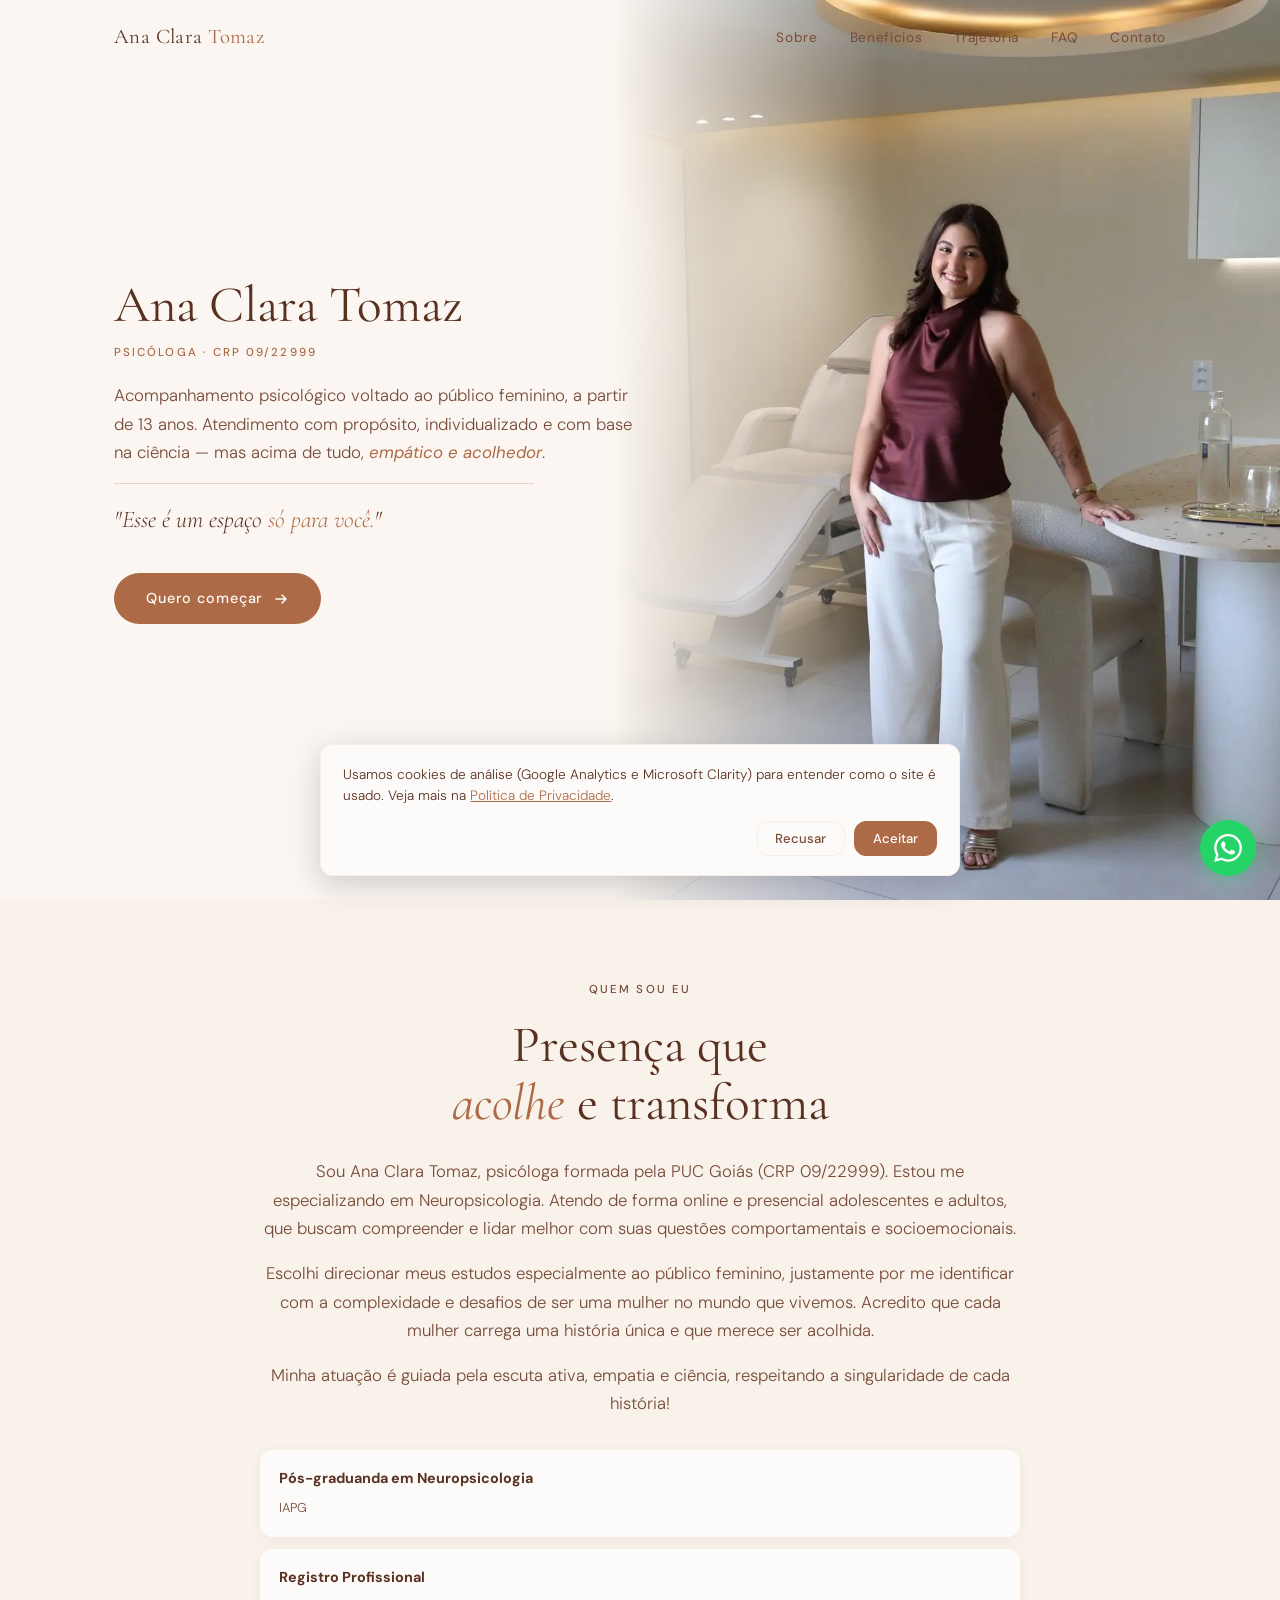
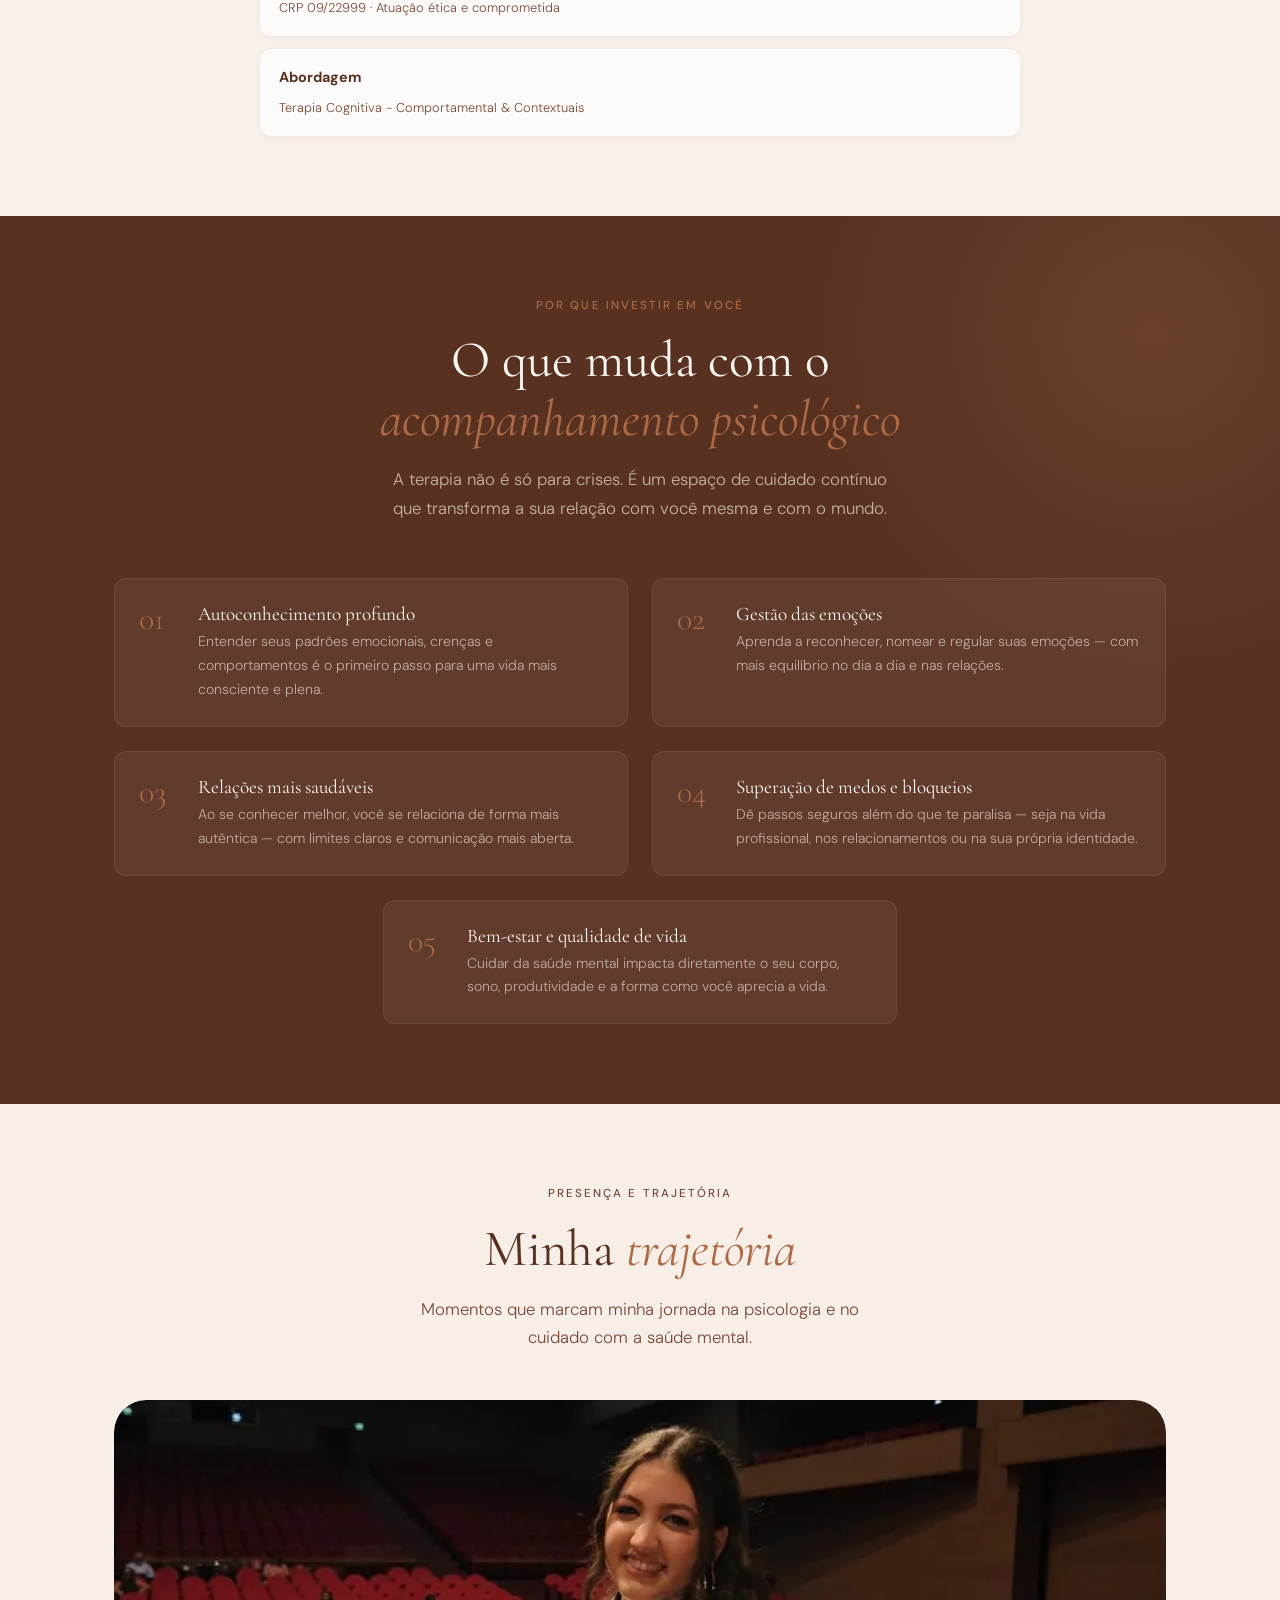
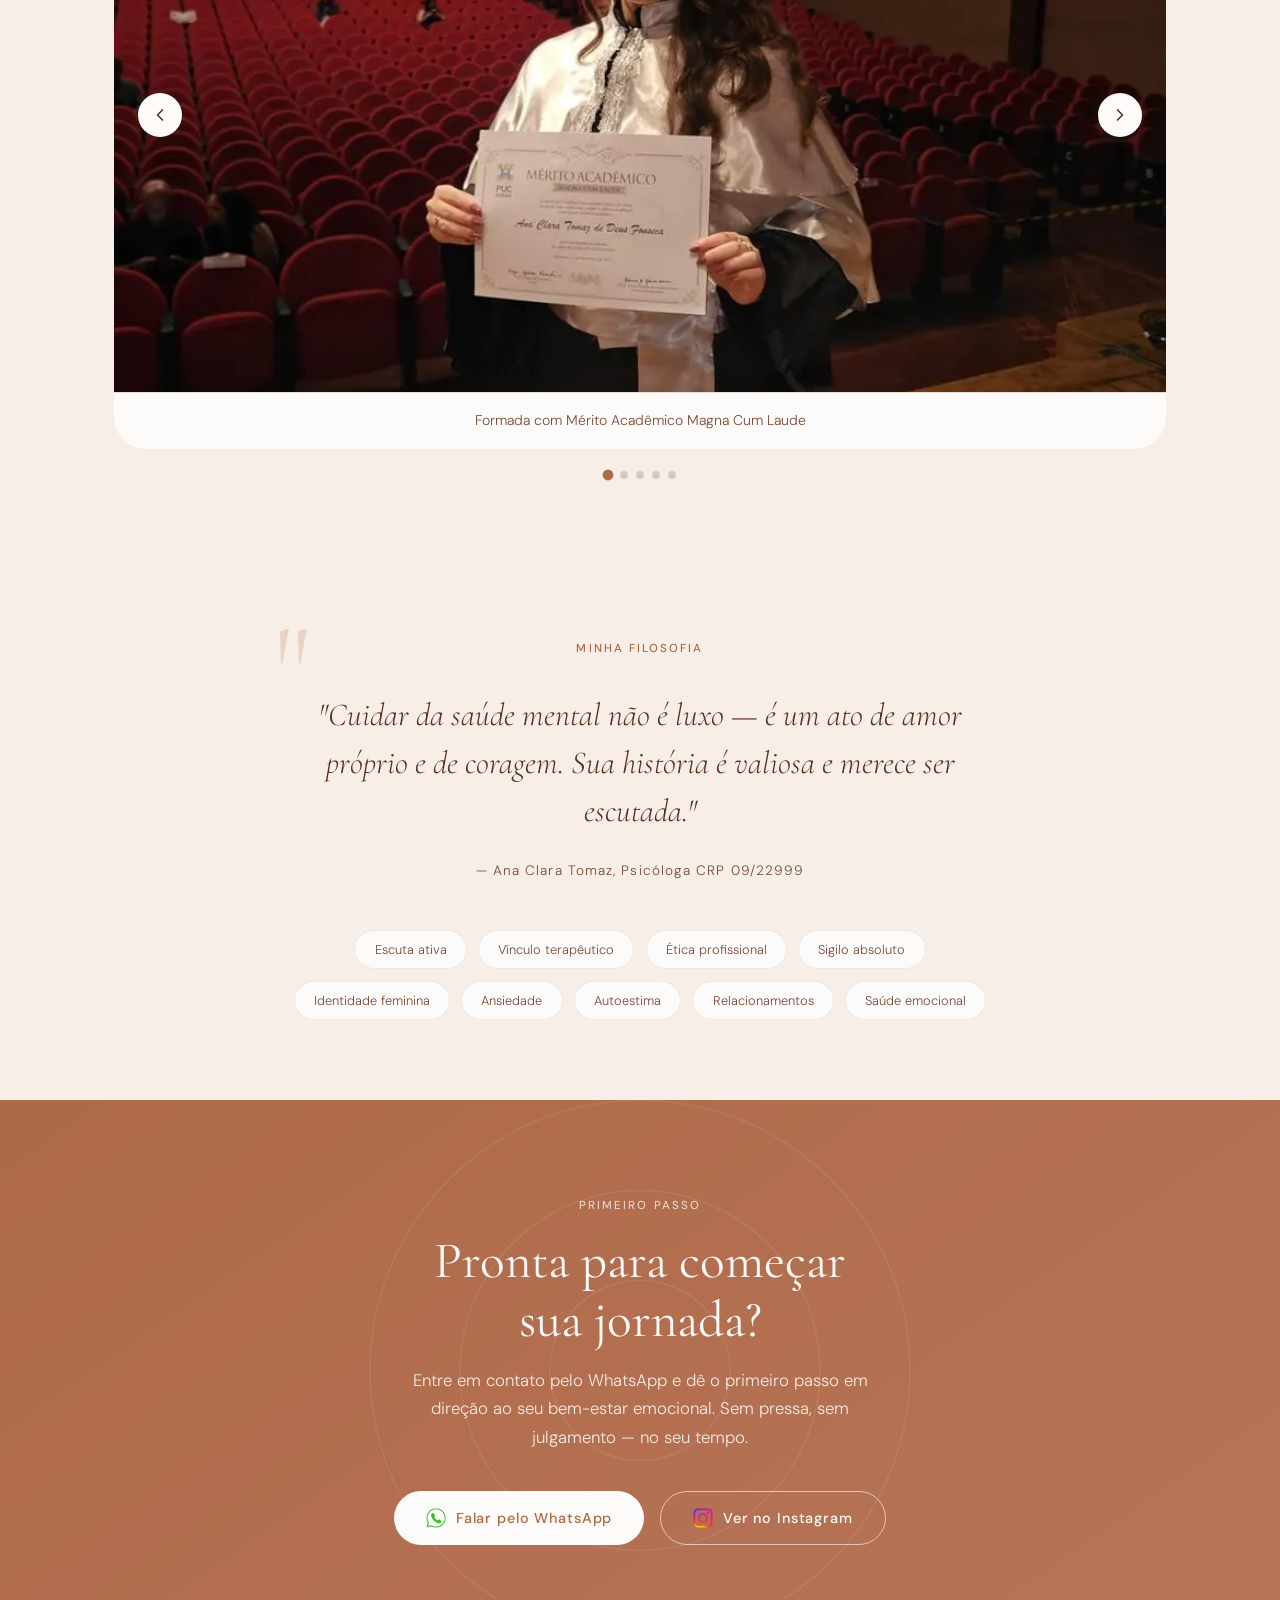
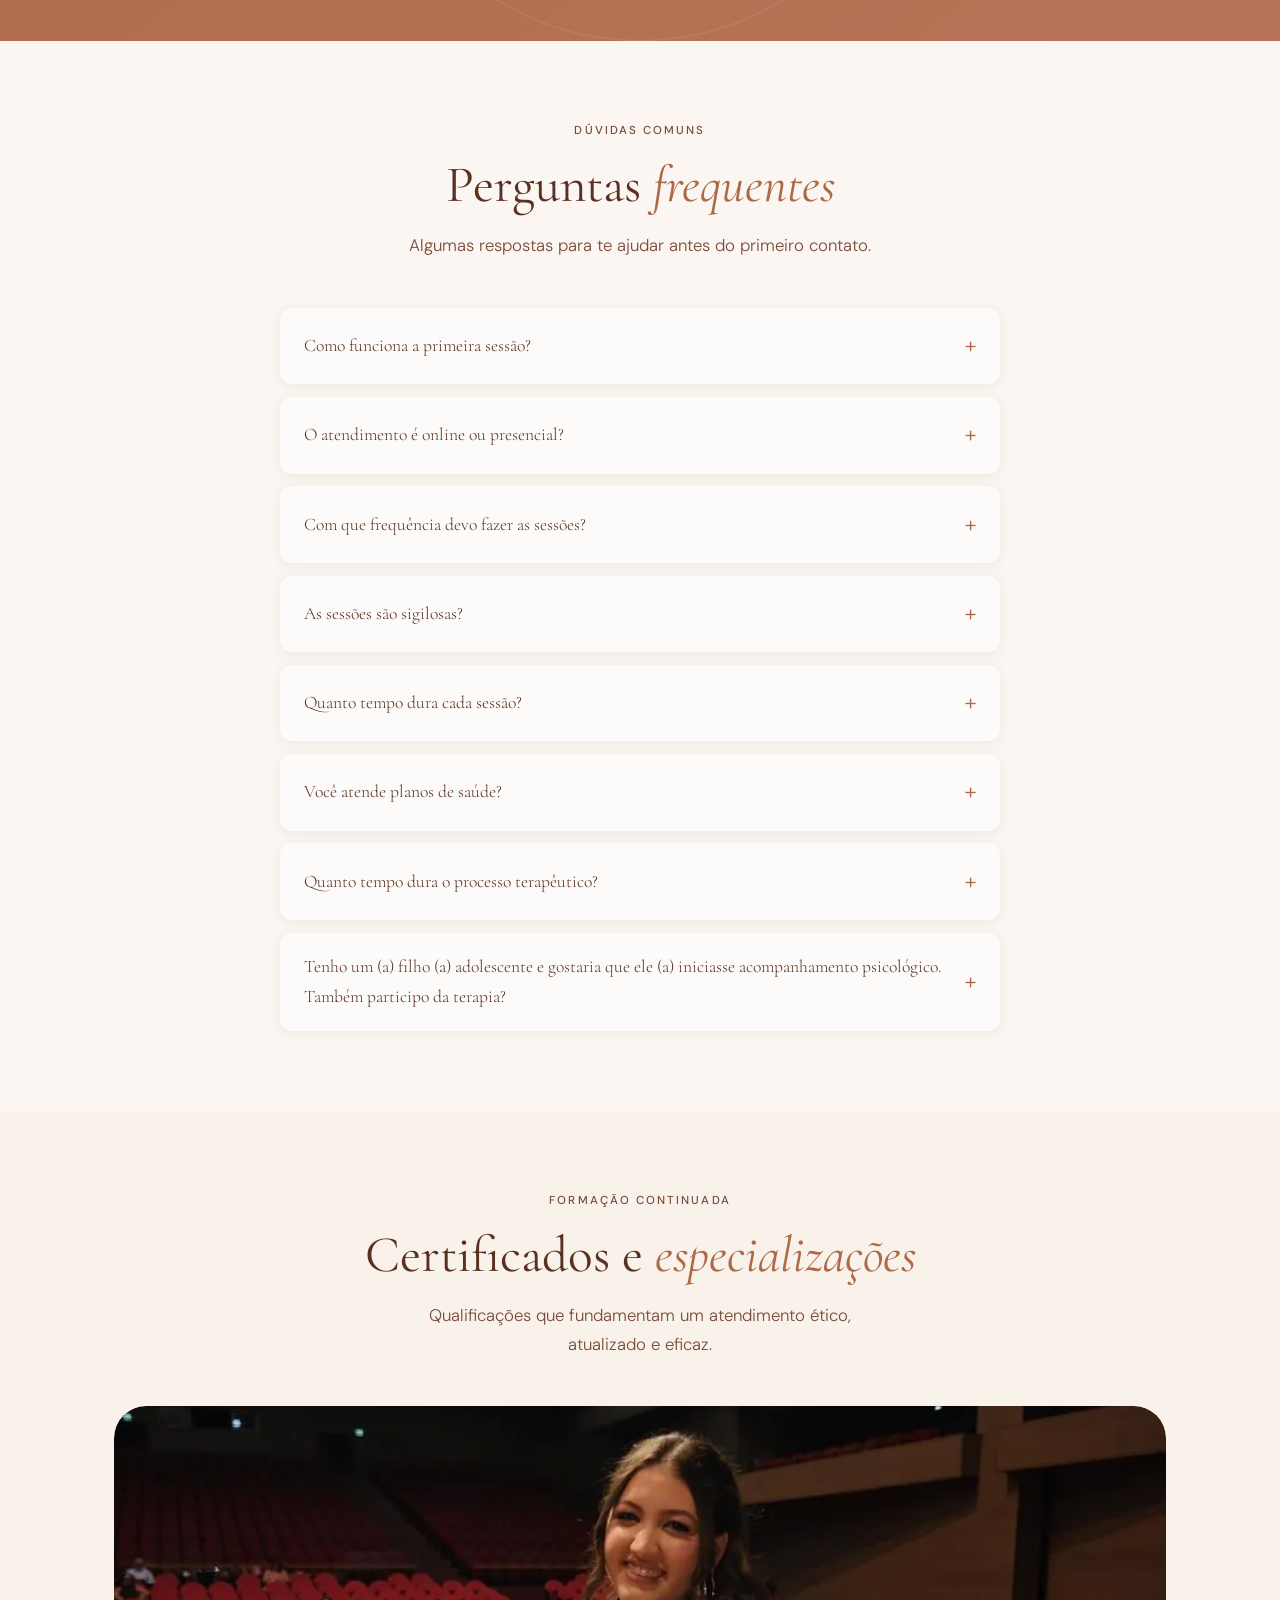
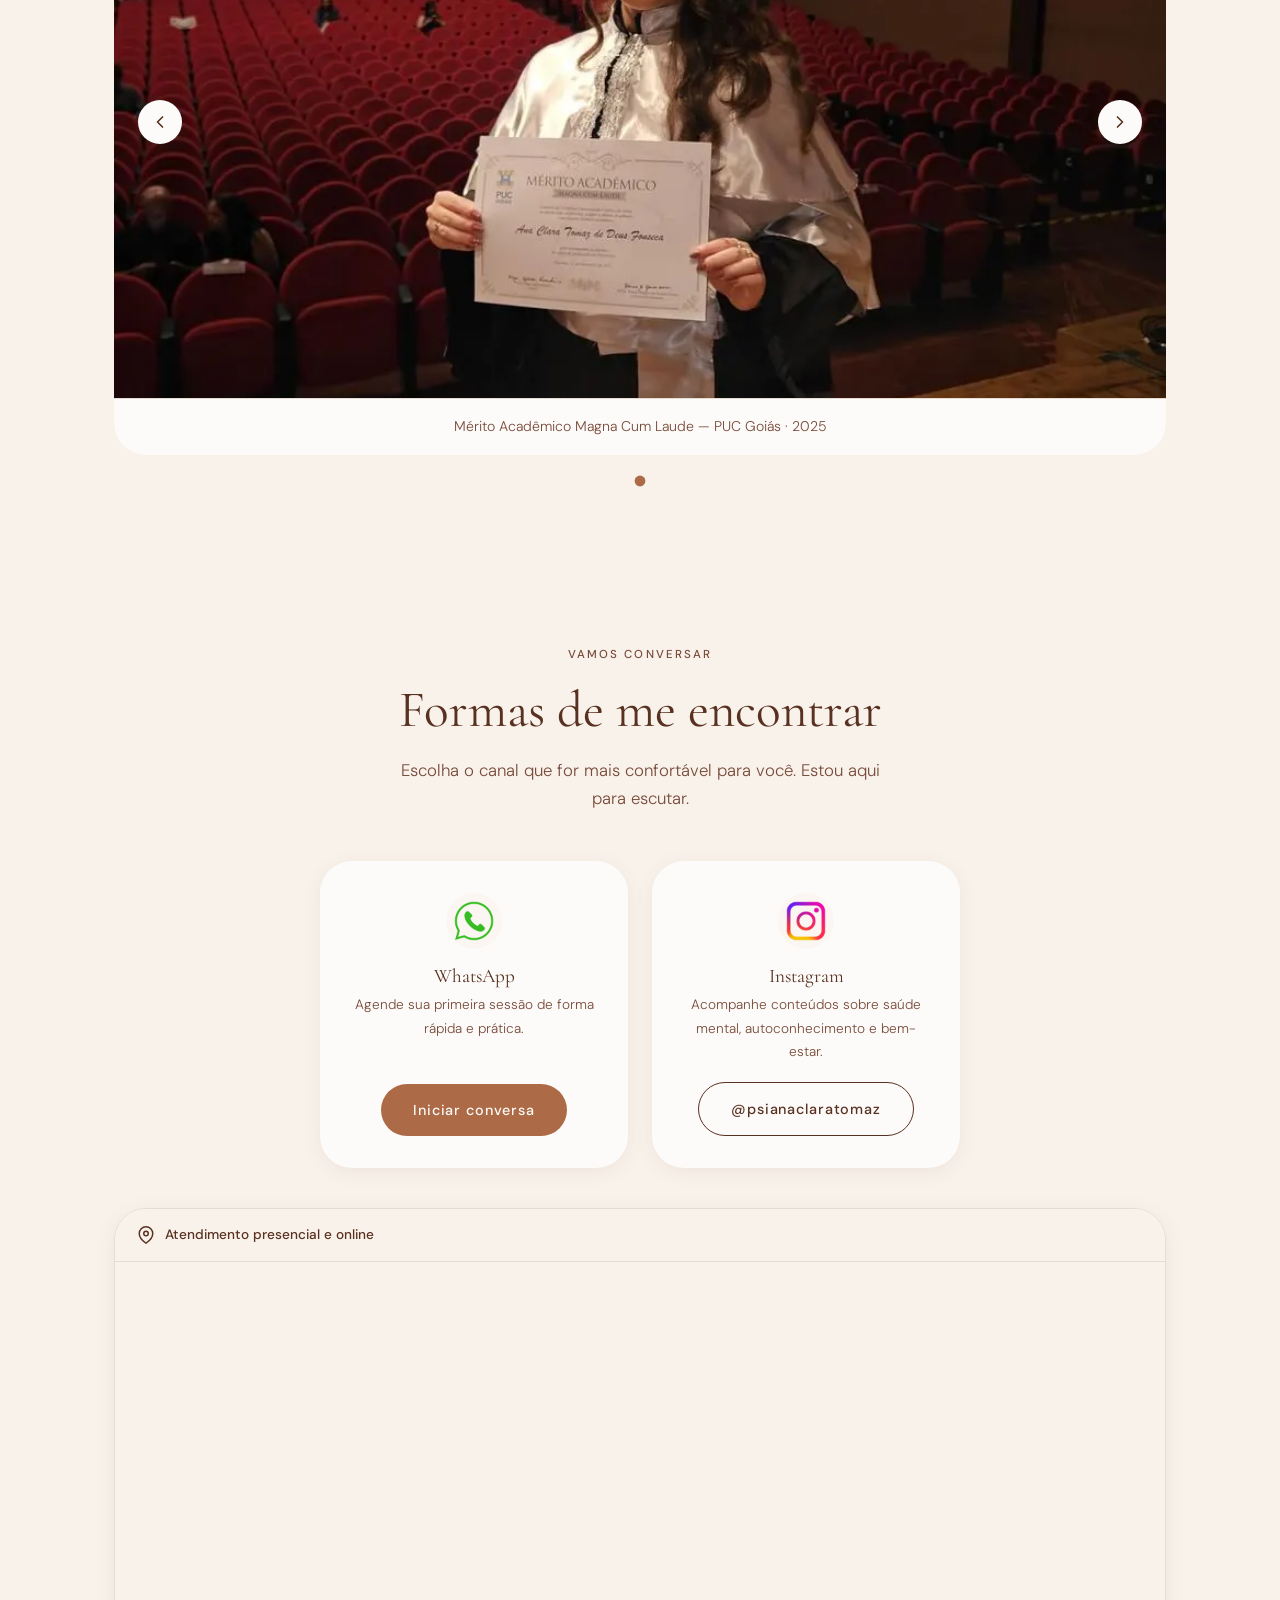
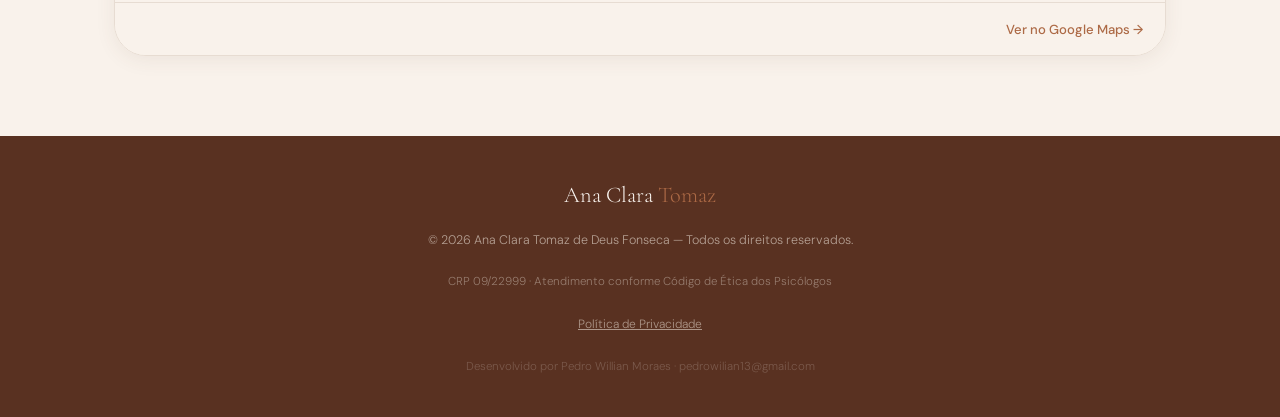
==== commit 31d7c565: "SEO, privacidade e performance: canonical, JSON-LD, cookie consent, WebP e limpeza de repo - Adicion" ====
--- a/index.html
+++ b/index.html
@@ -5,6 +5,9 @@
   <meta name="viewport" content="width=device-width, initial-scale=1.0" />
   <meta name="description" content="Ana Clara Tomaz — Psicóloga CRP 09/22999. Acompanhamento psicológico para adolescentes e adultos que desejam se conhecer melhor e cuidar da saúde emocional." />
   <title>Ana Clara Tomaz | Psicóloga</title>
+
+  <!-- ── Canonical ─────────────────────────────────────────────────────────── -->
+  <link rel="canonical" href="https://psianaclaratomaz.com.br/" />
 
   <!-- ── Favicon ───────────────────────────────────────────────────────────── -->
   <link rel="icon" type="image/png" href="img/favicon.png" />
@@ -26,30 +29,41 @@
   <meta name="twitter:description" content="Acompanhamento psicológico voltado ao público feminino, a partir de 13 anos. Atendimento com propósito, empático e acolhedor." />
   <meta name="twitter:image"       content="https://psianaclaratomaz.com.br/img/capa.JPG" />
 
+  <!-- ── Dados estruturados (schema.org) ──────────────────────────────────── -->
+  <script type="application/ld+json">
+  {
+    "@context": "https://schema.org",
+    "@type": "ProfessionalService",
+    "name": "Ana Clara Tomaz | Psicóloga",
+    "image": "https://psianaclaratomaz.com.br/img/capa.JPG",
+    "url": "https://psianaclaratomaz.com.br/",
+    "telephone": "+5562981112485",
+    "description": "Acompanhamento psicológico voltado ao público feminino, a partir de 13 anos. Atendimento com propósito, individualizado e com base na ciência.",
+    "areaServed": "BR",
+    "sameAs": [
+      "https://www.instagram.com/psianaclaratomaz/"
+    ],
+    "founder": {
+      "@type": "Person",
+      "name": "Ana Clara Tomaz de Deus Fonseca",
+      "jobTitle": "Psicóloga",
+      "hasCredential": {
+        "@type": "EducationalOccupationalCredential",
+        "credentialCategory": "CRP 09/22999"
+      }
+    }
+  }
+  </script>
+
   <link rel="preconnect" href="https://fonts.googleapis.com" />
   <link rel="preconnect" href="https://fonts.gstatic.com" crossorigin />
   <link href="https://fonts.googleapis.com/css2?family=Cormorant+Garamond:ital,wght@0,300;0,400;0,600;1,300;1,400&family=DM+Sans:wght@300;400;500&display=swap" rel="stylesheet" />
   <link href="https://unpkg.com/aos@2.3.4/dist/aos.css" rel="stylesheet" />
   <link rel="stylesheet" href="css/style.css" />
-  <link rel="preload" as="image" href="img/capa.JPG" />
-
-  <!-- Microsoft Clarity -->
-  <script type="text/javascript">
-    (function(c,l,a,r,i,t,y){
-        c[a]=c[a]||function(){(c[a].q=c[a].q||[]).push(arguments)};
-        t=l.createElement(r);t.async=1;t.src="https://www.clarity.ms/tag/"+i;
-        y=l.getElementsByTagName(r)[0];y.parentNode.insertBefore(t,y);
-    })(window, document, "clarity", "script", "x0bhpx7zdt");
-  </script>
-
-  <!-- Google Analytics (GA4) -->
-  <script async src="https://www.googletagmanager.com/gtag/js?id=G-8SKCY341N2"></script>
-  <script>
-    window.dataLayer = window.dataLayer || [];
-    function gtag(){dataLayer.push(arguments);}
-    gtag('js', new Date());
-    gtag('config', 'G-8SKCY341N2');
-  </script>
+  <link rel="preload" as="image" href="img/capa.webp" type="image/webp" />
+
+  <!-- Google Analytics (GA4) e Microsoft Clarity só são carregados após
+       consentimento no banner de cookies — ver js/consent.js -->
 </head>
 <body>
 
@@ -90,15 +104,18 @@
 
     <!-- FOTO FULL-BLEED -->
     <div class="hero-bg-photo">
-      <img
-        id="heroBgPhoto"
-        src="img/capa.JPG"
-        alt="Ana Clara Tomaz, psicóloga"
-        class="hero-photo"
-        width="800"
-        height="1067"
-        fetchpriority="high"
-      />
+      <picture>
+        <source id="heroBgPhotoWebp" type="image/webp" srcset="img/capa.webp" />
+        <img
+          id="heroBgPhoto"
+          src="img/capa.JPG"
+          alt="Ana Clara Tomaz, psicóloga"
+          class="hero-photo"
+          width="800"
+          height="1067"
+          fetchpriority="high"
+        />
+      </picture>
       <div class="hero-photo-fade" aria-hidden="true"></div>
     </div>
 
@@ -158,35 +175,35 @@
         <div class="beneficio-item" data-aos="fade-up" data-aos-delay="0">
           <div class="beneficio-num" aria-hidden="true">01</div>
           <div>
-            <h4>Autoconhecimento profundo</h4>
+            <h3>Autoconhecimento profundo</h3>
             <p>Entender seus padrões emocionais, crenças e comportamentos é o primeiro passo para uma vida mais consciente e plena.</p>
           </div>
         </div>
         <div class="beneficio-item" data-aos="fade-up" data-aos-delay="80">
           <div class="beneficio-num" aria-hidden="true">02</div>
           <div>
-            <h4>Gestão das emoções</h4>
+            <h3>Gestão das emoções</h3>
             <p>Aprenda a reconhecer, nomear e regular suas emoções — com mais equilíbrio no dia a dia e nas relações.</p>
           </div>
         </div>
         <div class="beneficio-item" data-aos="fade-up" data-aos-delay="160">
           <div class="beneficio-num" aria-hidden="true">03</div>
           <div>
-            <h4>Relações mais saudáveis</h4>
+            <h3>Relações mais saudáveis</h3>
             <p>Ao se conhecer melhor, você se relaciona de forma mais autêntica — com limites claros e comunicação mais aberta.</p>
           </div>
         </div>
         <div class="beneficio-item" data-aos="fade-up" data-aos-delay="240">
           <div class="beneficio-num" aria-hidden="true">04</div>
           <div>
-            <h4>Superação de medos e bloqueios</h4>
+            <h3>Superação de medos e bloqueios</h3>
             <p>Dê passos seguros além do que te paralisa — seja na vida profissional, nos relacionamentos ou na sua própria identidade.</p>
           </div>
         </div>
         <div class="beneficio-item" data-aos="fade-up" data-aos-delay="320">
           <div class="beneficio-num" aria-hidden="true">05</div>
           <div>
-            <h4>Bem-estar e qualidade de vida</h4>
+            <h3>Bem-estar e qualidade de vida</h3>
             <p>Cuidar da saúde mental impacta diretamente o seu corpo, sono, produtividade e a forma como você aprecia a vida.</p>
           </div>
         </div>
@@ -324,7 +341,7 @@
 
         <div class="contato-card" data-aos="fade-up" data-aos-delay="0">
           <div class="contato-icon" aria-hidden="true"><img src="img/logo_wpp.png" alt="" class="icon-md"></div>
-          <h4>WhatsApp</h4>
+          <h3>WhatsApp</h3>
           <p>Agende sua primeira sessão de forma rápida e prática.</p>
           <a
             href="https://api.whatsapp.com/send?phone=5562981112485&text=Oii+Ana%2C+gostaria+de+iniciar+acompanhamento+psicol%C3%B3gico+com+voc%C3%AA%21+%F0%9F%92%8C"
@@ -339,7 +356,7 @@
 
         <div class="contato-card" data-aos="fade-up" data-aos-delay="100">
           <div class="contato-icon" aria-hidden="true"><img src="img/logo_insta.png" alt="Instagram" class="icon-md"></div>
-          <h4>Instagram</h4>
+          <h3>Instagram</h3>
           <p>Acompanhe conteúdos sobre saúde mental, autoconhecimento e bem-estar.</p>
           <a
             href="https://www.instagram.com/psianaclaratomaz/"
@@ -388,6 +405,7 @@
       <div class="footer-logo">Ana Clara <span>Tomaz</span></div>
       <p>© 2026 Ana Clara Tomaz de Deus Fonseca — Todos os direitos reservados.</p>
       <p class="footer-crp">CRP 09/22999 · Atendimento conforme Código de Ética dos Psicólogos</p>
+      <p class="footer-links"><a href="politica-de-privacidade.html">Política de Privacidade</a></p>
       <p class="dev-credit">Desenvolvido por Pedro Willian Moraes · <a href="mailto:pedrowilian13@gmail.com">pedrowilian13@gmail.com</a></p>
     </div>
   </footer>
@@ -405,6 +423,19 @@
     </svg>
   </a>
 
+  <!-- COOKIE CONSENT -->
+  <div class="cookie-banner" id="cookieBanner" role="dialog" aria-label="Aviso de cookies" aria-live="polite">
+    <p>
+      Usamos cookies de análise (Google Analytics e Microsoft Clarity) para entender como o site é
+      usado. Veja mais na <a href="politica-de-privacidade.html">Política de Privacidade</a>.
+    </p>
+    <div class="cookie-banner-actions">
+      <button type="button" id="cookieRecusar" class="btn-cookie btn-cookie-recusar">Recusar</button>
+      <button type="button" id="cookieAceitar" class="btn-cookie btn-cookie-aceitar">Aceitar</button>
+    </div>
+  </div>
+
+  <script src="js/consent.js"></script>
   <script src="https://unpkg.com/aos@2.3.4/dist/aos.js"></script>
   <script src="js/main.js"></script>
 
--- a/css/style.css
+++ b/css/style.css
@@ -601,7 +601,7 @@
   flex-shrink: 0;
   width: 2.5rem;
 }
-.beneficio-item h4 {
+.beneficio-item h3 {
   color: var(--nude);
   font-family: var(--font-display);
   font-size: 1.2rem;
@@ -1022,7 +1022,7 @@
   margin-bottom: 1rem;
   font-size: 1.5rem;
 }
-.contato-card h4 {
+.contato-card h3 {
   font-family: var(--font-display);
   font-size: 1.2rem;
   margin-bottom: 0.4rem;
@@ -1109,6 +1109,16 @@
   color: rgba(242, 234, 224, 0.4);
   margin-top: 0.3rem;
 }
+.footer-links {
+  font-size: 0.75rem;
+  margin-top: 0.4rem;
+}
+.footer-links a {
+  color: rgba(242, 234, 224, 0.55);
+  text-decoration: underline;
+  transition: color 0.2s;
+}
+.footer-links a:hover { color: var(--nude); }
 .dev-credit {
     margin-top: 0.4rem;
     font-size: 0.72rem;
@@ -1123,6 +1133,73 @@
 
 .dev-credit a:hover {
     color: var(--nude);
+}
+
+
+/* =============================================================================
+   16b. COOKIE BANNER (LGPD)
+============================================================================= */
+.cookie-banner {
+  position: fixed;
+  left: 1rem;
+  right: 1rem;
+  bottom: -120%;
+  z-index: 300;
+  max-width: 640px;
+  margin-inline: auto;
+  background: var(--branco);
+  color: var(--marrom);
+  border: 1px solid var(--nude-dark);
+  border-radius: var(--radius-sm);
+  padding: 1.2rem 1.4rem;
+  box-shadow: 0 8px 32px rgba(0, 0, 0, 0.18);
+  display: flex;
+  flex-direction: column;
+  gap: 0.9rem;
+  transition: bottom 0.4s var(--ease-smooth);
+}
+.cookie-banner.show { bottom: 1.5rem; }
+
+.cookie-banner p {
+  font-size: 0.85rem;
+  line-height: 1.55;
+  margin: 0;
+}
+.cookie-banner a {
+  color: var(--terracota);
+  text-decoration: underline;
+}
+
+.cookie-banner-actions {
+  display: flex;
+  justify-content: flex-end;
+  gap: 0.6rem;
+}
+.btn-cookie {
+  font-family: var(--font-body);
+  font-size: 0.82rem;
+  font-weight: 500;
+  padding: 0.5rem 1.1rem;
+  border-radius: var(--radius-sm);
+  cursor: pointer;
+  transition: background 0.2s, color 0.2s;
+}
+.btn-cookie-recusar {
+  background: transparent;
+  border: 1px solid var(--nude-dark);
+  color: var(--marrom-mid);
+}
+.btn-cookie-recusar:hover { border-color: var(--marrom-mid); color: var(--marrom); }
+.btn-cookie-aceitar {
+  background: var(--terracota);
+  border: 1px solid var(--terracota);
+  color: white;
+}
+.btn-cookie-aceitar:hover { background: var(--marrom); border-color: var(--marrom); }
+
+@media (max-width: 480px) {
+  .cookie-banner-actions { justify-content: stretch; }
+  .btn-cookie { flex: 1; }
 }
 
 
